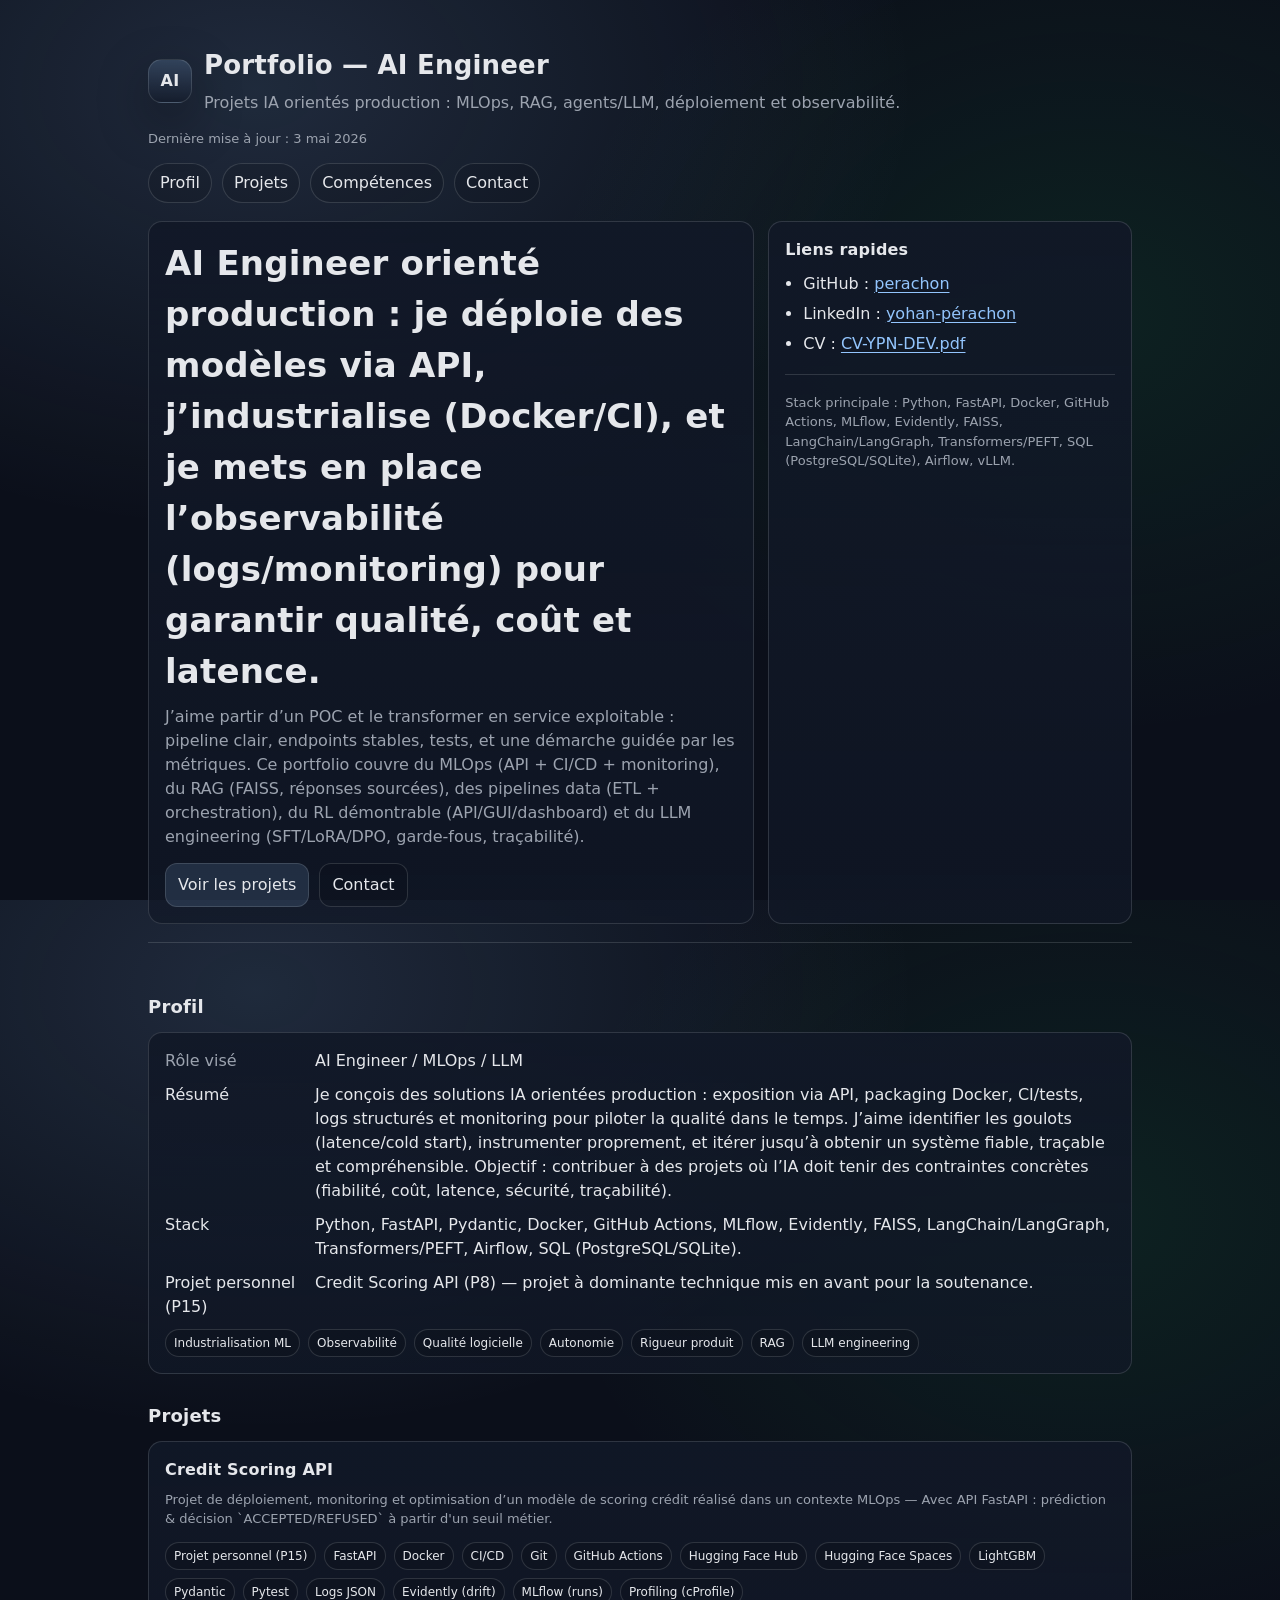
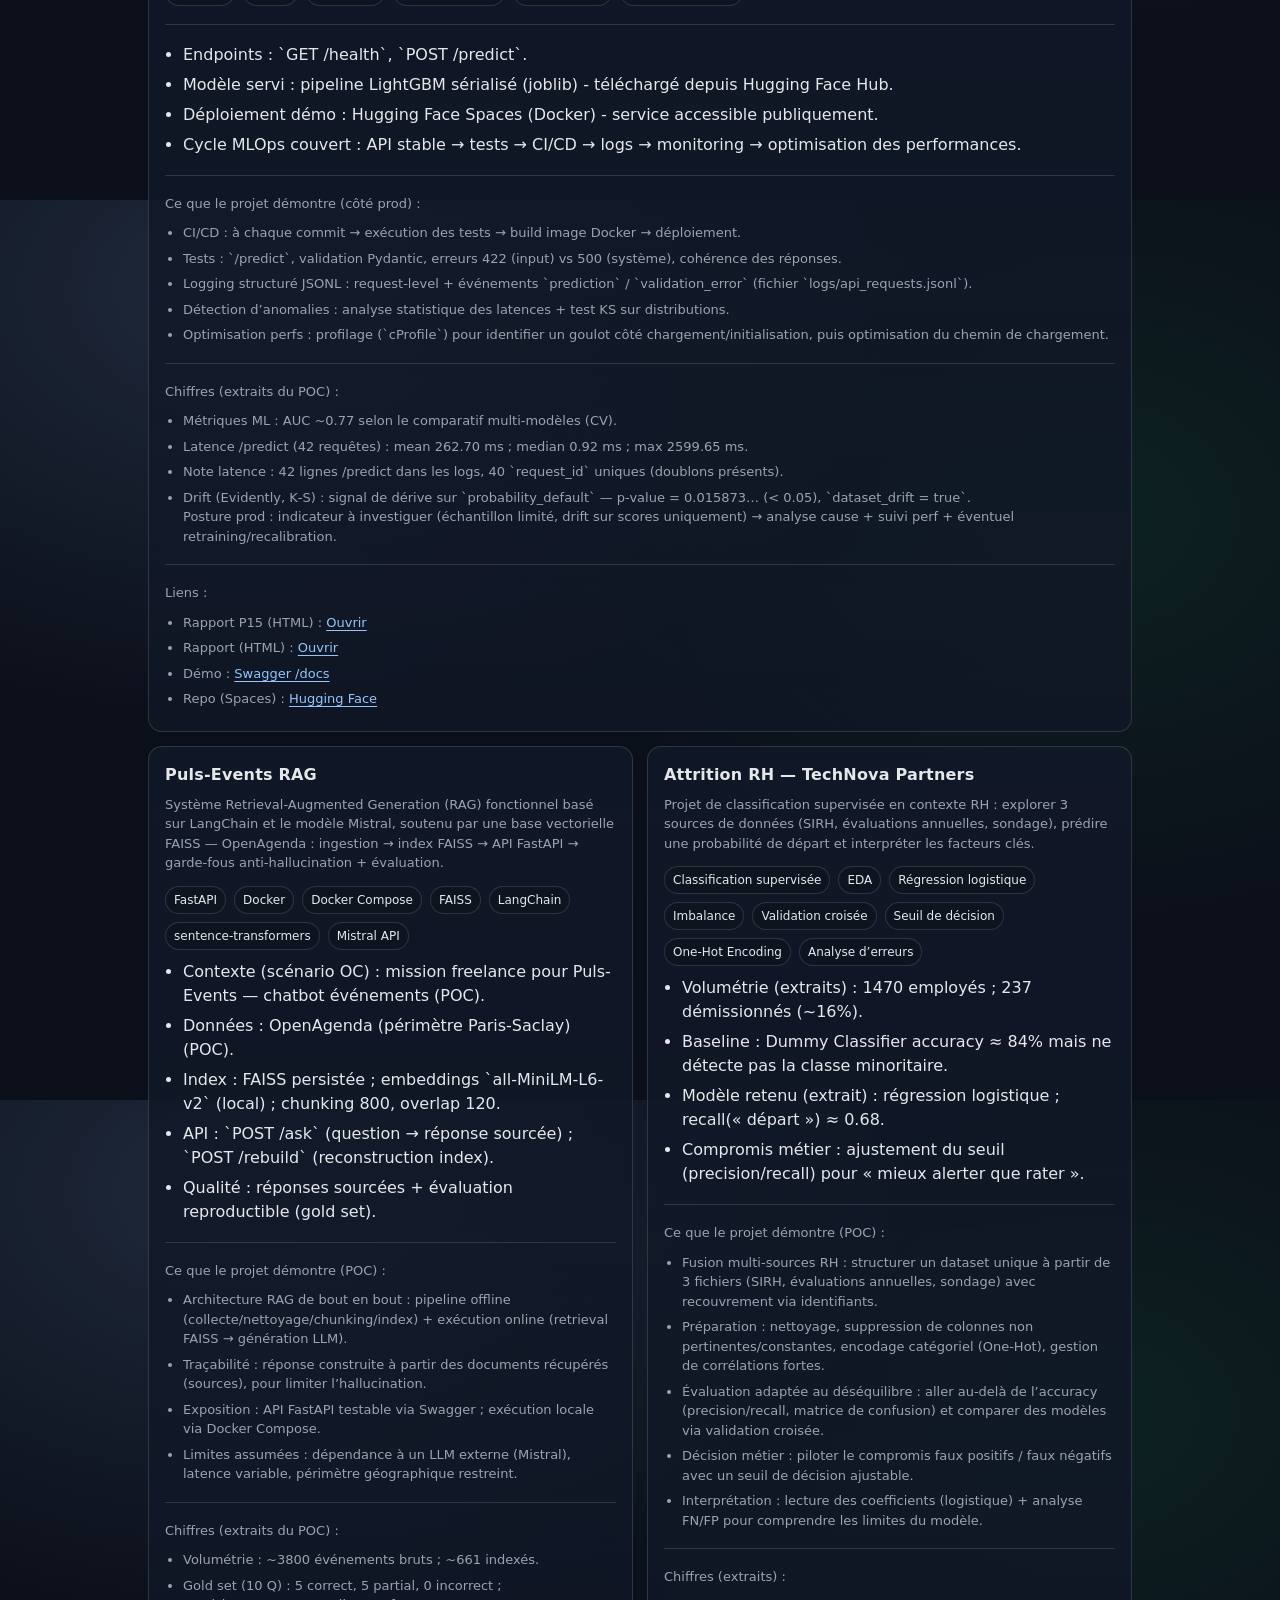
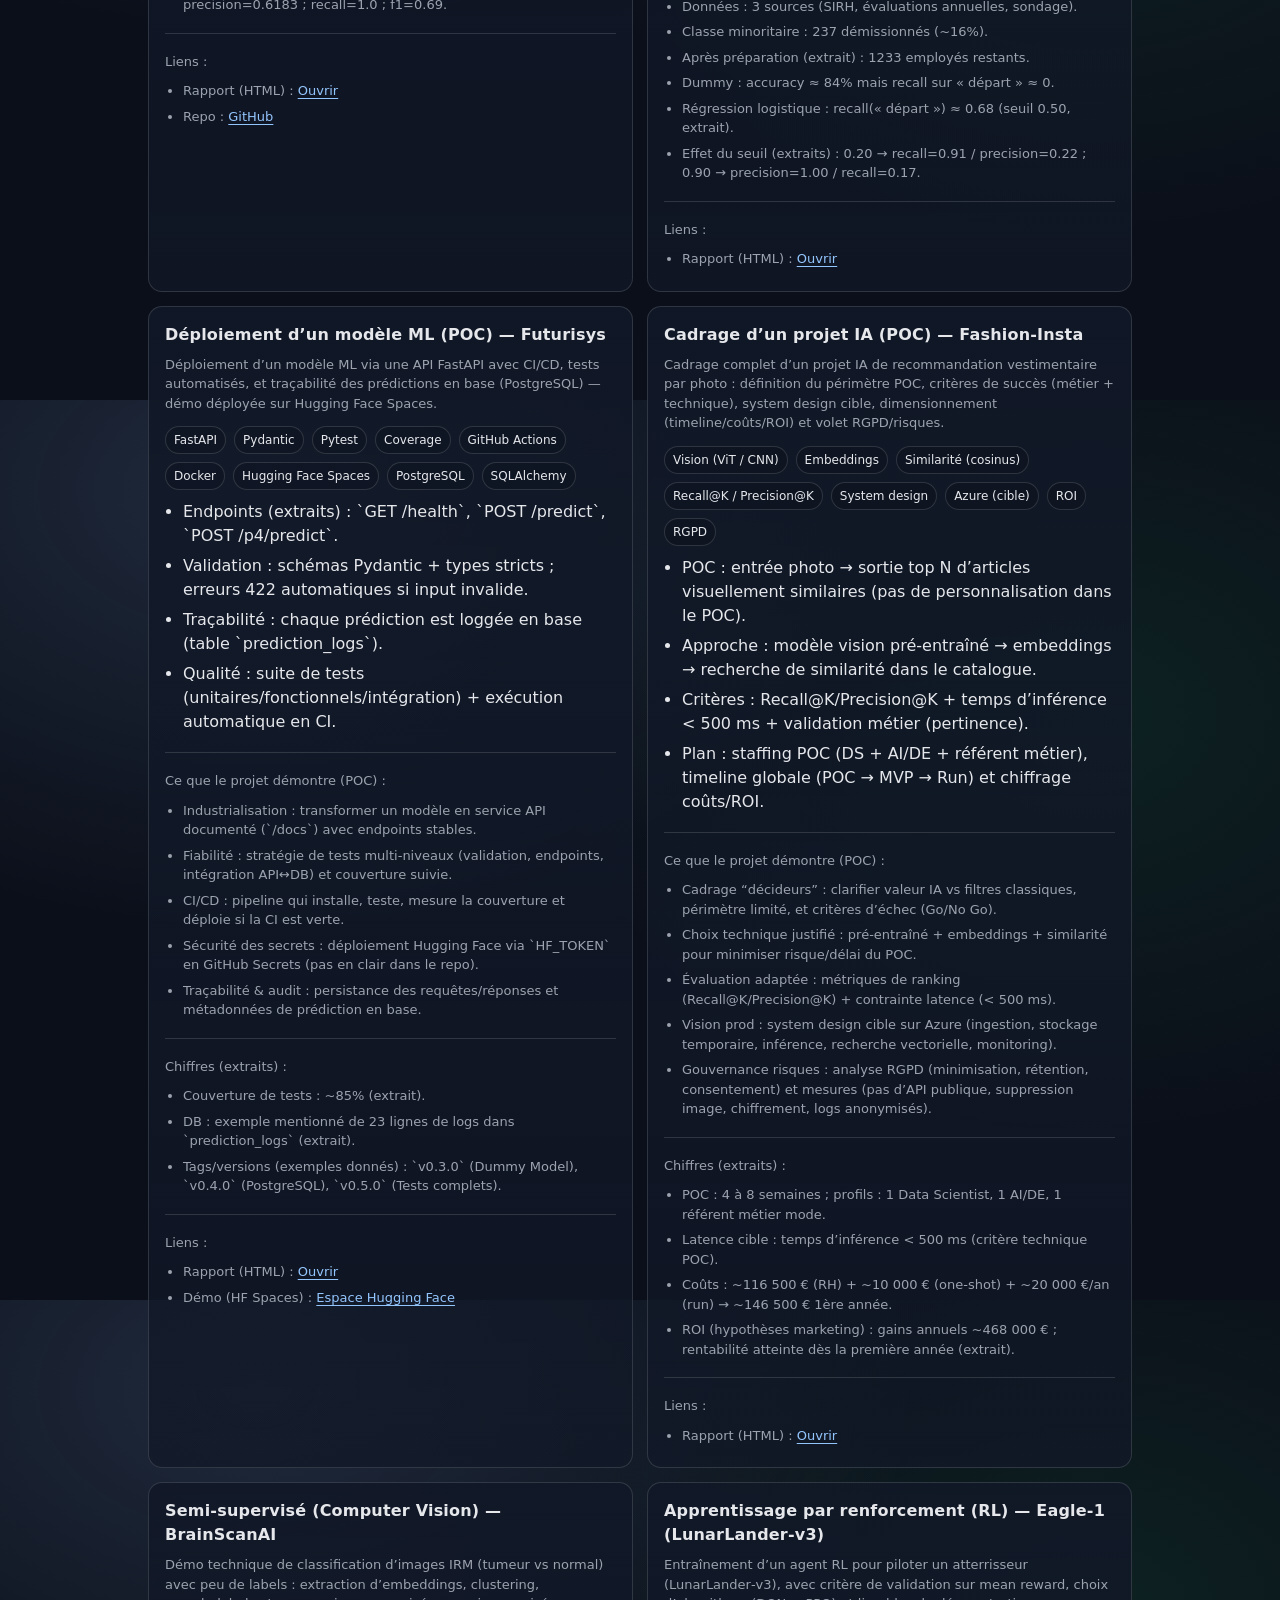
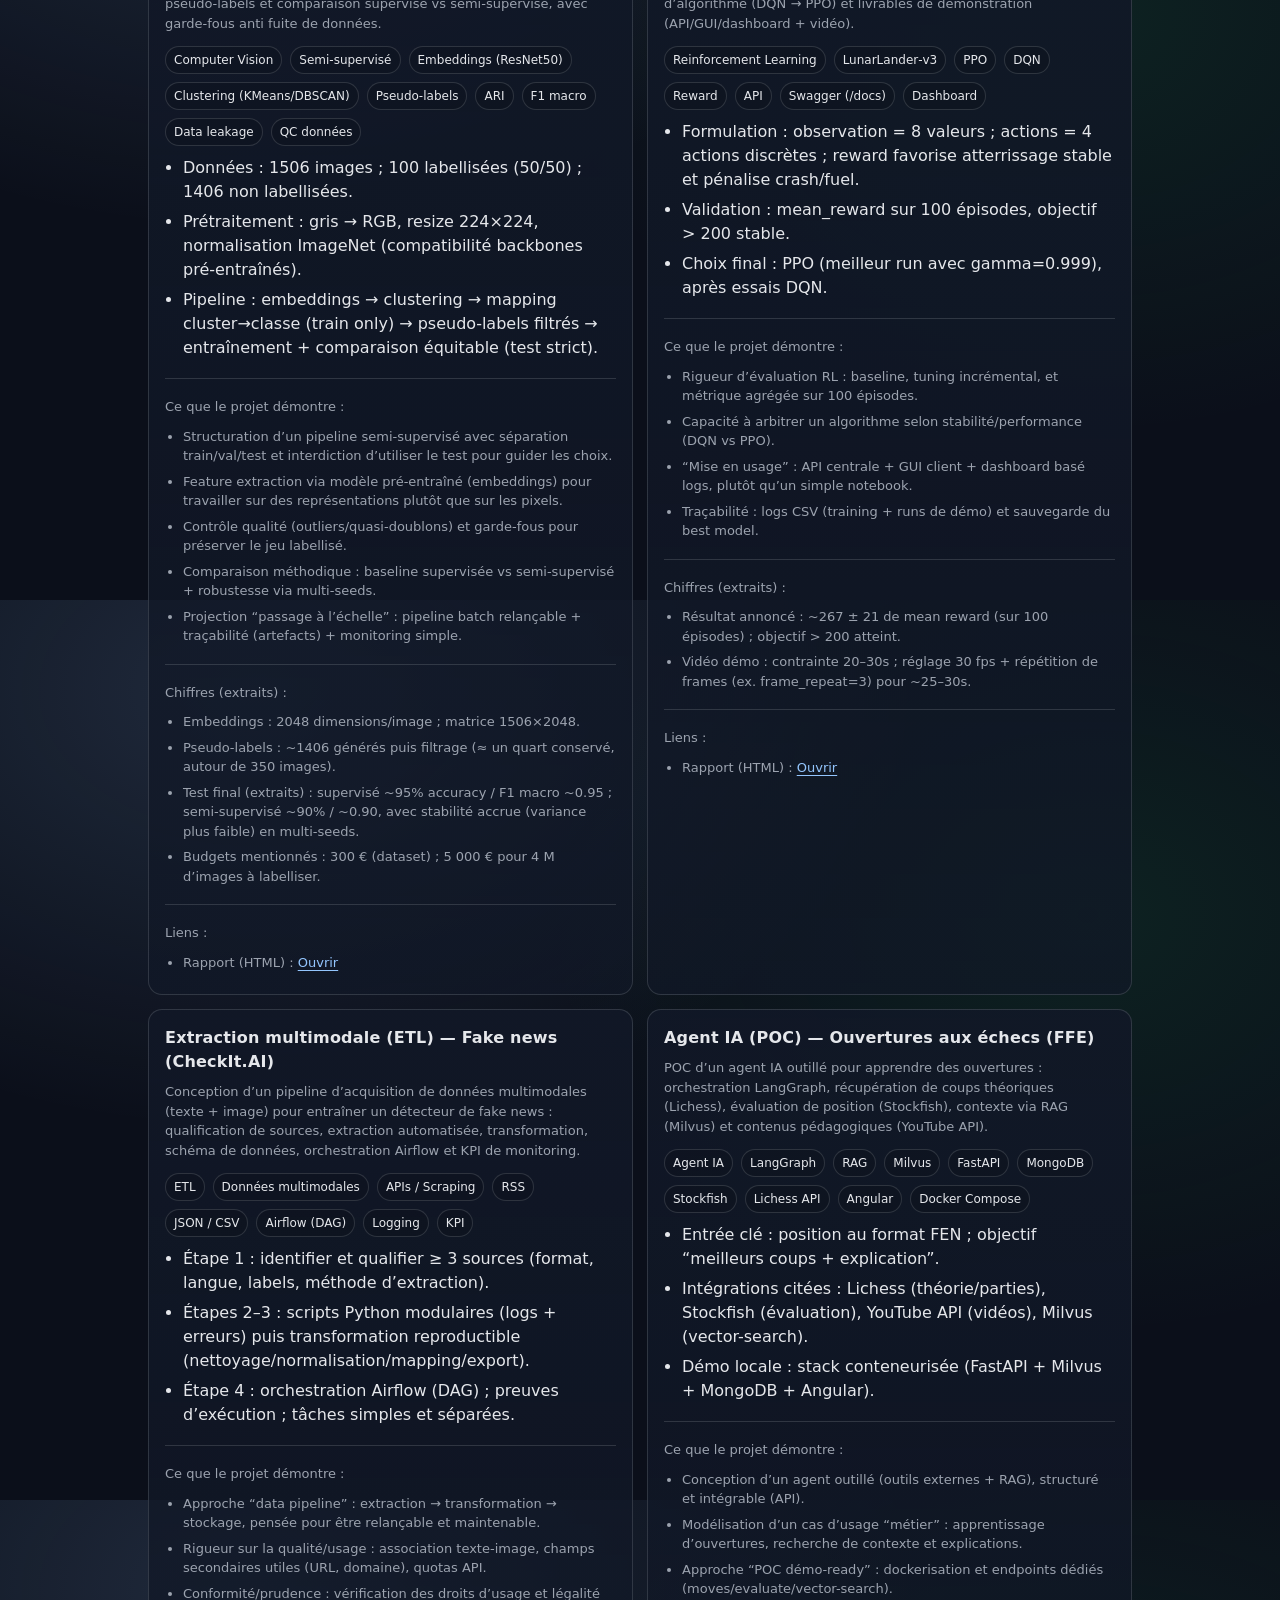
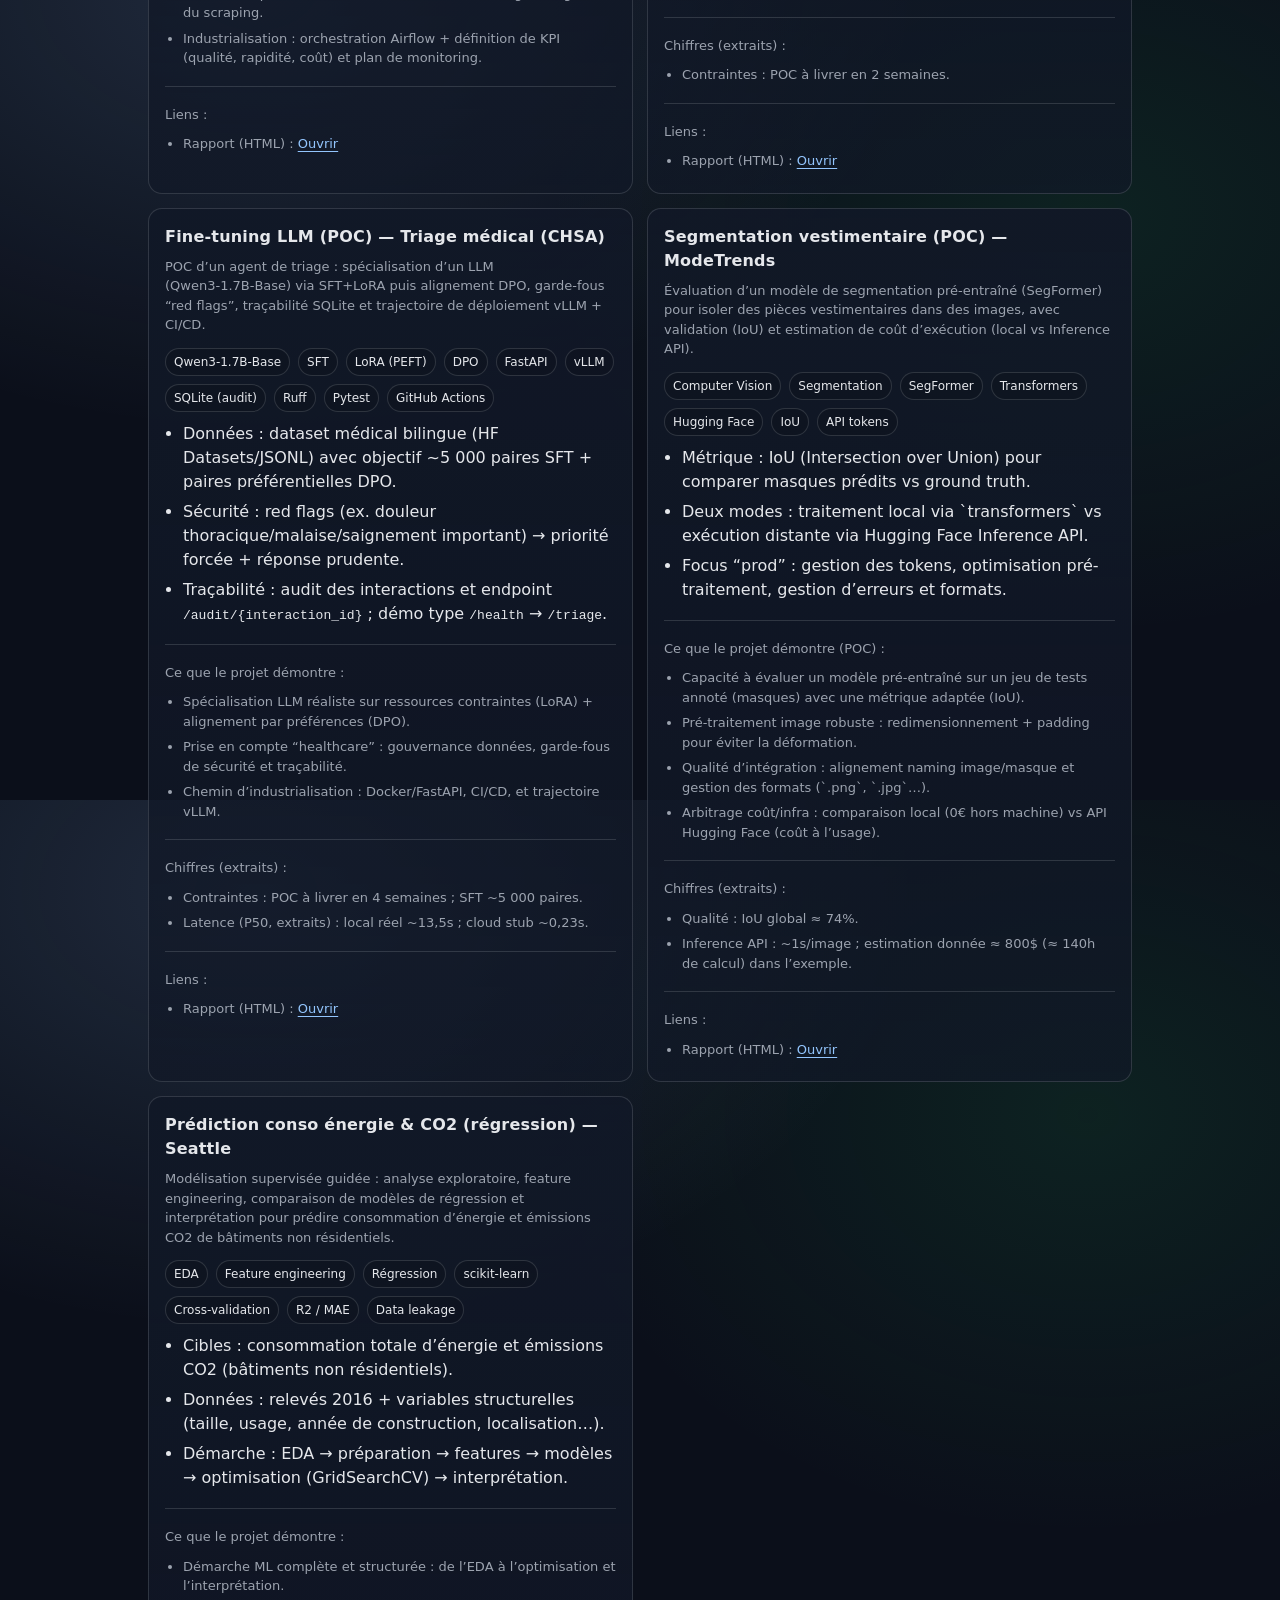
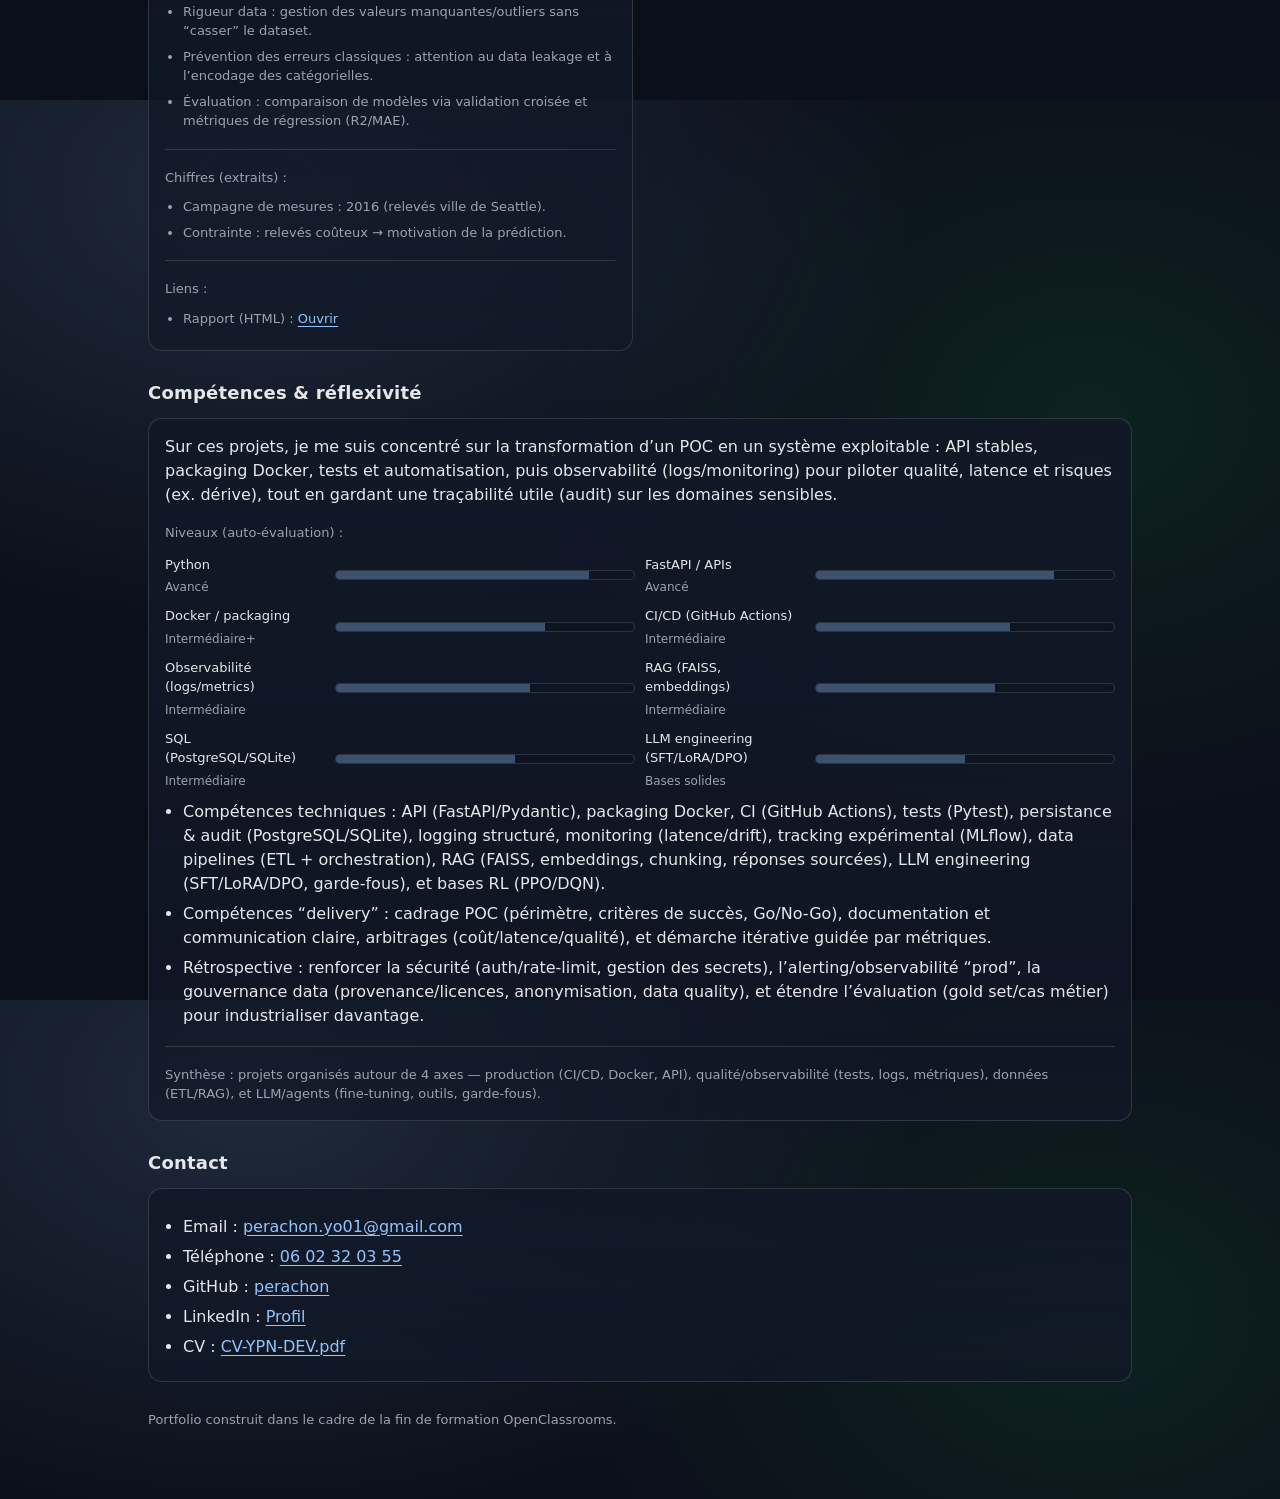
==== docs/index.html @ b08e054f "Add P15 report for P8 personal project" ====
<!doctype html>
<html lang="fr">
  <head>
    <meta charset="utf-8" />
    <meta name="viewport" content="width=device-width, initial-scale=1" />
    <title>Portfolio — AI Engineer</title>
    <meta name="description" content="Portfolio (P15 OpenClassrooms) : projets, compétences et contact." />
    <link rel="stylesheet" href="./style.css" />
  </head>
  <body>
    <div class="container">
      <header>
        <div class="brand">
          <div class="brand__left">
            <div class="logo" aria-hidden="true">AI</div>
            <div>
              <h1>Portfolio — AI Engineer</h1>
              <p class="mb-0">
                Projets IA orientés production : MLOps, RAG, agents/LLM, déploiement et observabilité.
              </p>
            </div>
          </div>
          <div class="small muted">
            Dernière mise à jour : 3 mai 2026
          </div>
        </div>
        <nav>
          <a href="#profil">Profil</a>
          <a href="#projets">Projets</a>
          <a href="#competences">Compétences</a>
          <a href="#contact">Contact</a>
        </nav>

        <div class="hero">
          <div class="card">
            <h2 class="hero__title">AI Engineer orienté production : je déploie des modèles via API, j’industrialise (Docker/CI), et je mets en place l’observabilité (logs/monitoring) pour garantir qualité, coût et latence.</h2>
            <p class="hero__subtitle">
              J’aime partir d’un POC et le transformer en service exploitable : pipeline clair, endpoints stables, tests, et une démarche guidée par les métriques.
              Ce portfolio couvre du MLOps (API + CI/CD + monitoring), du RAG (FAISS, réponses sourcées), des pipelines data (ETL + orchestration), du RL démontrable (API/GUI/dashboard) et du LLM engineering (SFT/LoRA/DPO, garde-fous, traçabilité).
            </p>
            <div class="actions">
              <a class="btn" href="#projets">Voir les projets</a>
              <a class="btn btn--ghost" href="#contact">Contact</a>
            </div>
          </div>

          <div class="card">
            <h3>Liens rapides</h3>
            <ul>
              <li>GitHub : <a href="https://github.com/perachon" target="_blank" rel="noreferrer">perachon</a></li>
              <li>LinkedIn : <a href="https://www.linkedin.com/in/yohan-p%C3%A9rachon-b7b6a2107/" target="_blank" rel="noreferrer">yohan-pérachon</a></li>
              <li>CV : <a href="./CV-YPN-DEV.pdf" target="_blank" rel="noreferrer">CV-YPN-DEV.pdf</a></li>
            </ul>
            <hr />
            <div class="small muted">
              Stack principale : Python, FastAPI, Docker, GitHub Actions, MLflow, Evidently, FAISS, LangChain/LangGraph, Transformers/PEFT, SQL (PostgreSQL/SQLite), Airflow, vLLM.
            </div>
          </div>
        </div>
      </header>

      <main>
        <section id="profil">
          <h2>Profil</h2>
          <div class="card">
            <div class="kv">
              <div>Rôle visé</div>
              <div>AI Engineer / MLOps / LLM</div>

              <div>Résumé</div>
              <div>
                Je conçois des solutions IA orientées production : exposition via API, packaging Docker, CI/tests, logs structurés et monitoring pour piloter la qualité dans le temps.
                J’aime identifier les goulots (latence/cold start), instrumenter proprement, et itérer jusqu’à obtenir un système fiable, traçable et compréhensible.
                Objectif : contribuer à des projets où l’IA doit tenir des contraintes concrètes (fiabilité, coût, latence, sécurité, traçabilité).
              </div>

              <div>Stack</div>
              <div>Python, FastAPI, Pydantic, Docker, GitHub Actions, MLflow, Evidently, FAISS, LangChain/LangGraph, Transformers/PEFT, Airflow, SQL (PostgreSQL/SQLite).</div>

              <div>Projet personnel (P15)</div>
              <div>Credit Scoring API (P8) — projet à dominante technique mis en avant pour la soutenance.</div>
            </div>
            <div class="badges" aria-label="mots-clés">
              <span class="badge">Industrialisation ML</span>
              <span class="badge">Observabilité</span>
              <span class="badge">Qualité logicielle</span>
              <span class="badge">Autonomie</span>
              <span class="badge">Rigueur produit</span>
              <span class="badge">RAG</span>
              <span class="badge">LLM engineering</span>
            </div>
          </div>
        </section>

        <section id="projets">
          <h2>Projets</h2>
          <div class="grid">
            <div class="card col-12">
              <h3>Credit Scoring API</h3>
              <p class="small mt-0">
                Projet de déploiement, monitoring et optimisation d’un modèle de scoring crédit réalisé dans un contexte MLOps — Avec API FastAPI : prédiction & décision `ACCEPTED/REFUSED` à partir d'un seuil métier.
              </p>

              <div class="badges" aria-label="stack p8">
                <span class="badge">Projet personnel (P15)</span>
                <span class="badge">FastAPI</span>
                <span class="badge">Docker</span>
                <span class="badge">CI/CD</span>
                <span class="badge">Git</span>
                <span class="badge">GitHub Actions</span>
                <span class="badge">Hugging Face Hub</span>
                <span class="badge">Hugging Face Spaces</span>
                <span class="badge">LightGBM</span>
                <span class="badge">Pydantic</span>
                <span class="badge">Pytest</span>
                <span class="badge">Logs JSON</span>
                <span class="badge">Evidently (drift)</span>
                <span class="badge">MLflow (runs)</span>
                <span class="badge">Profiling (cProfile)</span>
              </div>

              <hr />

              <ul>
                <li>Endpoints : `GET /health`, `POST /predict`.</li>
                <li>Modèle servi : pipeline LightGBM sérialisé (joblib) - téléchargé depuis Hugging Face Hub.</li>
                <li>Déploiement démo : Hugging Face Spaces (Docker) - service accessible publiquement.</li>
                <li>Cycle MLOps couvert : API stable → tests → CI/CD → logs → monitoring → optimisation des performances.</li>
              </ul>

              <hr />
              <div class="small">
                Ce que le projet démontre (côté prod) :
                <ul>
                  <li>CI/CD : à chaque commit → exécution des tests → build image Docker → déploiement.</li>
                  <li>Tests : `/predict`, validation Pydantic, erreurs 422 (input) vs 500 (système), cohérence des réponses.</li>
                  <li>Logging structuré JSONL : request-level + événements `prediction` / `validation_error` (fichier `logs/api_requests.jsonl`).</li>
                  <li>Détection d’anomalies : analyse statistique des latences + test KS sur distributions.</li>
                  <li>Optimisation perfs : profilage (`cProfile`) pour identifier un goulot côté chargement/initialisation, puis optimisation du chemin de chargement.</li>
                </ul>
              </div>

              <hr />
              <div class="small">
                Chiffres (extraits du POC) :
                <ul>
                  <li>Métriques ML : AUC ~0.77 selon le comparatif multi-modèles (CV).</li>
                  <li>Latence /predict (42 requêtes) : mean 262.70 ms ; median 0.92 ms ; max 2599.65 ms.</li>
                  <li>Note latence : 42 lignes /predict dans les logs, 40 `request_id` uniques (doublons présents).</li>
                  <li>
                    Drift (Evidently, K‑S) : signal de dérive sur `probability_default` — p-value = 0.015873… (&lt; 0.05), `dataset_drift = true`.
                    <br>Posture prod : indicateur à investiguer (échantillon limité, drift sur scores uniquement) → analyse cause + suivi perf + éventuel retraining/recalibration.
                  </li>
                </ul>
              </div>
              <hr />
              <div class="small">
                Liens :
                <ul>
                  <li>Rapport P15 (HTML) : <a target="_blank" href="./rapports/rapport_P15_projet_perso_credit_scoring.html">Ouvrir</a></li>
                  <li>Rapport (HTML) : <a target="_blank" href="./rapports/rapport_P8_credit_scoring.html">Ouvrir</a></li>
                  <li>Démo : <a href="https://perachon-credit-scoring-api-v2.hf.space/docs" target="_blank" rel="noreferrer">Swagger /docs</a></li>
                  <li>Repo (Spaces) : <a href="https://huggingface.co/spaces/perachon/credit-scoring-api-v2/tree/main" target="_blank" rel="noreferrer">Hugging Face</a></li>
                </ul>
              </div>
            </div>

            <div class="card col-6">
              <h3>Puls-Events RAG</h3>
              <p class="small mt-0">
                Système Retrieval-Augmented Generation (RAG) fonctionnel basé sur LangChain et le modèle Mistral, soutenu par une base vectorielle FAISS — OpenAgenda : ingestion → index FAISS → API FastAPI → garde-fous anti-hallucination + évaluation.
              </p>

              <div class="badges" aria-label="stack p7">
                <span class="badge">FastAPI</span>
                <span class="badge">Docker</span>
                <span class="badge">Docker Compose</span>
                <span class="badge">FAISS</span>
                <span class="badge">LangChain</span>
                <span class="badge">sentence-transformers</span>
                <span class="badge">Mistral API</span>
              </div>

              <ul>
                <li>Contexte (scénario OC) : mission freelance pour Puls-Events — chatbot événements (POC).</li>
                <li>Données : OpenAgenda (périmètre Paris-Saclay) (POC).</li>
                <li>Index : FAISS persistée ; embeddings `all-MiniLM-L6-v2` (local) ; chunking 800, overlap 120.</li>
                <li>API : `POST /ask` (question → réponse sourcée) ; `POST /rebuild` (reconstruction index).</li>
                <li>Qualité : réponses sourcées + évaluation reproductible (gold set).</li>
              </ul>

              <hr />
              <div class="small">
                Ce que le projet démontre (POC) :
                <ul>
                  <li>Architecture RAG de bout en bout : pipeline offline (collecte/nettoyage/chunking/index) + exécution online (retrieval FAISS → génération LLM).</li>
                  <li>Traçabilité : réponse construite à partir des documents récupérés (sources), pour limiter l’hallucination.</li>
                  <li>Exposition : API FastAPI testable via Swagger ; exécution locale via Docker Compose.</li>
                  <li>Limites assumées : dépendance à un LLM externe (Mistral), latence variable, périmètre géographique restreint.</li>
                </ul>
              </div>

              <hr />
              <div class="small">
                Chiffres (extraits du POC) :
                <ul>
                  <li>Volumétrie : ~3800 événements bruts ; ~661 indexés.</li>
                  <li>Gold set (10 Q) : 5 correct, 5 partial, 0 incorrect ; precision=0.6183 ; recall=1.0 ; f1=0.69.</li>
                </ul>
              </div>
              <hr />
              <div class="small">
                Liens :
                <ul>
                  <li>Rapport (HTML) : <a target="_blank" href="./rapports/rapport_P7_puls_events_rag.html">Ouvrir</a></li>
                  <li>Repo : <a href="https://github.com/perachon/p7-puls-events-rag" target="_blank" rel="noreferrer">GitHub</a></li>
                </ul>
              </div>
            </div>

            <div class="card col-6">
              <h3>Attrition RH — TechNova Partners</h3>
              <p class="small mt-0">
                Projet de classification supervisée en contexte RH : explorer 3 sources de données (SIRH, évaluations annuelles, sondage), prédire une probabilité de départ et interpréter les facteurs clés.
              </p>

              <div class="badges" aria-label="stack p4">
                <span class="badge">Classification supervisée</span>
                <span class="badge">EDA</span>
                <span class="badge">Régression logistique</span>
                <span class="badge">Imbalance</span>
                <span class="badge">Validation croisée</span>
                <span class="badge">Seuil de décision</span>
                <span class="badge">One‑Hot Encoding</span>
                <span class="badge">Analyse d’erreurs</span>
              </div>

              <ul>
                <li>Volumétrie (extraits) : 1470 employés ; 237 démissionnés (~16%).</li>
                <li>Baseline : Dummy Classifier accuracy ≈ 84% mais ne détecte pas la classe minoritaire.</li>
                <li>Modèle retenu (extrait) : régression logistique ; recall(« départ ») ≈ 0.68.</li>
                <li>Compromis métier : ajustement du seuil (precision/recall) pour « mieux alerter que rater ».</li>
              </ul>

              <hr />
              <div class="small">
                Ce que le projet démontre (POC) :
                <ul>
                  <li>Fusion multi-sources RH : structurer un dataset unique à partir de 3 fichiers (SIRH, évaluations annuelles, sondage) avec recouvrement via identifiants.</li>
                  <li>Préparation : nettoyage, suppression de colonnes non pertinentes/constantes, encodage catégoriel (One‑Hot), gestion de corrélations fortes.</li>
                  <li>Évaluation adaptée au déséquilibre : aller au-delà de l’accuracy (precision/recall, matrice de confusion) et comparer des modèles via validation croisée.</li>
                  <li>Décision métier : piloter le compromis faux positifs / faux négatifs avec un seuil de décision ajustable.</li>
                  <li>Interprétation : lecture des coefficients (logistique) + analyse FN/FP pour comprendre les limites du modèle.</li>
                </ul>
              </div>

              <hr />
              <div class="small">
                Chiffres (extraits) :
                <ul>
                  <li>Données : 3 sources (SIRH, évaluations annuelles, sondage).</li>
                  <li>Classe minoritaire : 237 démissionnés (~16%).</li>
                  <li>Après préparation (extrait) : 1233 employés restants.</li>
                  <li>Dummy : accuracy ≈ 84% mais recall sur « départ » ≈ 0.</li>
                  <li>Régression logistique : recall(« départ ») ≈ 0.68 (seuil 0.50, extrait).</li>
                  <li>Effet du seuil (extraits) : 0.20 → recall=0.91 / precision=0.22 ; 0.90 → precision=1.00 / recall=0.17.</li>
                </ul>
              </div>

              <hr />
              <div class="small">
                Liens :
                <ul>
                  <li>Rapport (HTML) : <a target="_blank" href="./rapports/rapport_P4_attrition.html">Ouvrir</a></li>
                </ul>
              </div>
            </div>

            <div class="card col-6">
              <h3>Déploiement d’un modèle ML (POC) — Futurisys</h3>
              <p class="small mt-0">
                Déploiement d’un modèle ML via une API FastAPI avec CI/CD, tests automatisés, et traçabilité des prédictions en base (PostgreSQL) — démo déployée sur Hugging Face Spaces.
              </p>

              <div class="badges" aria-label="stack p5">
                <span class="badge">FastAPI</span>
                <span class="badge">Pydantic</span>
                <span class="badge">Pytest</span>
                <span class="badge">Coverage</span>
                <span class="badge">GitHub Actions</span>
                <span class="badge">Docker</span>
                <span class="badge">Hugging Face Spaces</span>
                <span class="badge">PostgreSQL</span>
                <span class="badge">SQLAlchemy</span>
              </div>

              <ul>
                <li>Endpoints (extraits) : `GET /health`, `POST /predict`, `POST /p4/predict`.</li>
                <li>Validation : schémas Pydantic + types stricts ; erreurs 422 automatiques si input invalide.</li>
                <li>Traçabilité : chaque prédiction est loggée en base (table `prediction_logs`).</li>
                <li>Qualité : suite de tests (unitaires/fonctionnels/intégration) + exécution automatique en CI.</li>
              </ul>

              <hr />
              <div class="small">
                Ce que le projet démontre (POC) :
                <ul>
                  <li>Industrialisation : transformer un modèle en service API documenté (`/docs`) avec endpoints stables.</li>
                  <li>Fiabilité : stratégie de tests multi-niveaux (validation, endpoints, intégration API↔DB) et couverture suivie.</li>
                  <li>CI/CD : pipeline qui installe, teste, mesure la couverture et déploie si la CI est verte.</li>
                  <li>Sécurité des secrets : déploiement Hugging Face via `HF_TOKEN` en GitHub Secrets (pas en clair dans le repo).</li>
                  <li>Traçabilité & audit : persistance des requêtes/réponses et métadonnées de prédiction en base.</li>
                </ul>
              </div>

              <hr />
              <div class="small">
                Chiffres (extraits) :
                <ul>
                  <li>Couverture de tests : ~85% (extrait).</li>
                  <li>DB : exemple mentionné de 23 lignes de logs dans `prediction_logs` (extrait).</li>
                  <li>Tags/versions (exemples donnés) : `v0.3.0` (Dummy Model), `v0.4.0` (PostgreSQL), `v0.5.0` (Tests complets).</li>
                </ul>
              </div>

              <hr />
              <div class="small">
                Liens :
                <ul>
                  <li>Rapport (HTML) : <a target="_blank" href="./rapports/rapport_P5_deploiement_modele_ml.html">Ouvrir</a></li>
                  <li>Démo (HF Spaces) : <a href="https://huggingface.co/spaces/perachon/p5-ml-deploy-poc-dev" target="_blank" rel="noreferrer">Espace Hugging Face</a></li>
                </ul>
              </div>
            </div>

            <div class="card col-6">
              <h3>Cadrage d’un projet IA (POC) — Fashion‑Insta</h3>
              <p class="small mt-0">
                Cadrage complet d’un projet IA de recommandation vestimentaire par photo : définition du périmètre POC, critères de succès (métier + technique), system design cible, dimensionnement (timeline/coûts/ROI) et volet RGPD/risques.
              </p>

              <div class="badges" aria-label="stack p9">
                <span class="badge">Vision (ViT / CNN)</span>
                <span class="badge">Embeddings</span>
                <span class="badge">Similarité (cosinus)</span>
                <span class="badge">Recall@K / Precision@K</span>
                <span class="badge">System design</span>
                <span class="badge">Azure (cible)</span>
                <span class="badge">ROI</span>
                <span class="badge">RGPD</span>
              </div>

              <ul>
                <li>POC : entrée photo → sortie top N d’articles visuellement similaires (pas de personnalisation dans le POC).</li>
                <li>Approche : modèle vision pré-entraîné → embeddings → recherche de similarité dans le catalogue.</li>
                <li>Critères : Recall@K/Precision@K + temps d’inférence &lt; 500 ms + validation métier (pertinence).</li>
                <li>Plan : staffing POC (DS + AI/DE + référent métier), timeline globale (POC → MVP → Run) et chiffrage coûts/ROI.</li>
              </ul>

              <hr />
              <div class="small">
                Ce que le projet démontre (POC) :
                <ul>
                  <li>Cadrage “décideurs” : clarifier valeur IA vs filtres classiques, périmètre limité, et critères d’échec (Go/No Go).</li>
                  <li>Choix technique justifié : pré-entraîné + embeddings + similarité pour minimiser risque/délai du POC.</li>
                  <li>Évaluation adaptée : métriques de ranking (Recall@K/Precision@K) + contrainte latence (&lt; 500 ms).</li>
                  <li>Vision prod : system design cible sur Azure (ingestion, stockage temporaire, inférence, recherche vectorielle, monitoring).</li>
                  <li>Gouvernance risques : analyse RGPD (minimisation, rétention, consentement) et mesures (pas d’API publique, suppression image, chiffrement, logs anonymisés).</li>
                </ul>
              </div>

              <hr />
              <div class="small">
                Chiffres (extraits) :
                <ul>
                  <li>POC : 4 à 8 semaines ; profils : 1 Data Scientist, 1 AI/DE, 1 référent métier mode.</li>
                  <li>Latence cible : temps d’inférence &lt; 500 ms (critère technique POC).</li>
                  <li>Coûts : ~116 500 € (RH) + ~10 000 € (one-shot) + ~20 000 €/an (run) → ~146 500 € 1ère année.</li>
                  <li>ROI (hypothèses marketing) : gains annuels ~468 000 € ; rentabilité atteinte dès la première année (extrait).</li>
                </ul>
              </div>

              <hr />
              <div class="small">
                Liens :
                <ul>
                  <li>Rapport (HTML) : <a target="_blank" href="./rapports/rapport_P9_cadrage_projet_ia.html">Ouvrir</a></li>
                </ul>
              </div>
            </div>

            <div class="card col-6">
              <h3>Semi‑supervisé (Computer Vision) — BrainScanAI</h3>
              <p class="small mt-0">
                Démo technique de classification d’images IRM (tumeur vs normal) avec peu de labels : extraction d’embeddings, clustering, pseudo‑labels et comparaison supervisé vs semi‑supervisé, avec garde‑fous anti fuite de données.
              </p>

              <div class="badges" aria-label="stack p10">
                <span class="badge">Computer Vision</span>
                <span class="badge">Semi‑supervisé</span>
                <span class="badge">Embeddings (ResNet50)</span>
                <span class="badge">Clustering (KMeans/DBSCAN)</span>
                <span class="badge">Pseudo‑labels</span>
                <span class="badge">ARI</span>
                <span class="badge">F1 macro</span>
                <span class="badge">Data leakage</span>
                <span class="badge">QC données</span>
              </div>

              <ul>
                <li>Données : 1506 images ; 100 labellisées (50/50) ; 1406 non labellisées.</li>
                <li>Prétraitement : gris → RGB, resize 224×224, normalisation ImageNet (compatibilité backbones pré‑entraînés).</li>
                <li>Pipeline : embeddings → clustering → mapping cluster→classe (train only) → pseudo‑labels filtrés → entraînement + comparaison équitable (test strict).</li>
              </ul>

              <hr />
              <div class="small">
                Ce que le projet démontre :
                <ul>
                  <li>Structuration d’un pipeline semi‑supervisé avec séparation train/val/test et interdiction d’utiliser le test pour guider les choix.</li>
                  <li>Feature extraction via modèle pré‑entraîné (embeddings) pour travailler sur des représentations plutôt que sur les pixels.</li>
                  <li>Contrôle qualité (outliers/quasi‑doublons) et garde‑fous pour préserver le jeu labellisé.</li>
                  <li>Comparaison méthodique : baseline supervisée vs semi‑supervisé + robustesse via multi‑seeds.</li>
                  <li>Projection “passage à l’échelle” : pipeline batch relançable + traçabilité (artefacts) + monitoring simple.</li>
                </ul>
              </div>

              <hr />
              <div class="small">
                Chiffres (extraits) :
                <ul>
                  <li>Embeddings : 2048 dimensions/image ; matrice 1506×2048.</li>
                  <li>Pseudo‑labels : ~1406 générés puis filtrage (≈ un quart conservé, autour de 350 images).</li>
                  <li>Test final (extraits) : supervisé ~95% accuracy / F1 macro ~0.95 ; semi‑supervisé ~90% / ~0.90, avec stabilité accrue (variance plus faible) en multi‑seeds.</li>
                  <li>Budgets mentionnés : 300 € (dataset) ; 5 000 € pour 4 M d’images à labelliser.</li>
                </ul>
              </div>

              <hr />
              <div class="small">
                Liens :
                <ul>
                  <li>Rapport (HTML) : <a target="_blank" href="./rapports/rapport_P10_labellisez_semi_supervisees_traitement_images.html">Ouvrir</a></li>
                </ul>
              </div>
            </div>

            <div class="card col-6">
              <h3>Apprentissage par renforcement (RL) — Eagle‑1 (LunarLander‑v3)</h3>
              <p class="small mt-0">
                Entraînement d’un agent RL pour piloter un atterrisseur (LunarLander‑v3), avec critère de validation sur mean reward, choix d’algorithme (DQN → PPO) et livrables de démonstration (API/GUI/dashboard + vidéo).
              </p>

              <div class="badges" aria-label="stack p11">
                <span class="badge">Reinforcement Learning</span>
                <span class="badge">LunarLander‑v3</span>
                <span class="badge">PPO</span>
                <span class="badge">DQN</span>
                <span class="badge">Reward</span>
                <span class="badge">API</span>
                <span class="badge">Swagger (/docs)</span>
                <span class="badge">Dashboard</span>
              </div>

              <ul>
                <li>Formulation : observation = 8 valeurs ; actions = 4 actions discrètes ; reward favorise atterrissage stable et pénalise crash/fuel.</li>
                <li>Validation : mean_reward sur 100 épisodes, objectif &gt; 200 stable.</li>
                <li>Choix final : PPO (meilleur run avec gamma=0.999), après essais DQN.</li>
              </ul>

              <hr />
              <div class="small">
                Ce que le projet démontre :
                <ul>
                  <li>Rigueur d’évaluation RL : baseline, tuning incrémental, et métrique agrégée sur 100 épisodes.</li>
                  <li>Capacité à arbitrer un algorithme selon stabilité/performance (DQN vs PPO).</li>
                  <li>“Mise en usage” : API centrale + GUI client + dashboard basé logs, plutôt qu’un simple notebook.</li>
                  <li>Traçabilité : logs CSV (training + runs de démo) et sauvegarde du best model.</li>
                </ul>
              </div>

              <hr />
              <div class="small">
                Chiffres (extraits) :
                <ul>
                  <li>Résultat annoncé : ~267 ± 21 de mean reward (sur 100 épisodes) ; objectif &gt; 200 atteint.</li>
                  <li>Vidéo démo : contrainte 20–30s ; réglage 30 fps + répétition de frames (ex. frame_repeat=3) pour ~25–30s.</li>
                </ul>
              </div>

              <hr />
              <div class="small">
                Liens :
                <ul>
                  <li>Rapport (HTML) : <a target="_blank" href="./rapports/rapport_P11_entrainer_agent_rl.html">Ouvrir</a></li>
                </ul>
              </div>
            </div>

            <div class="card col-6">
              <h3>Extraction multimodale (ETL) — Fake news (CheckIt.AI)</h3>
              <p class="small mt-0">
                Conception d’un pipeline d’acquisition de données multimodales (texte + image) pour entraîner un détecteur de fake news : qualification de sources, extraction automatisée, transformation, schéma de données, orchestration Airflow et KPI de monitoring.
              </p>

              <div class="badges" aria-label="stack p12">
                <span class="badge">ETL</span>
                <span class="badge">Données multimodales</span>
                <span class="badge">APIs / Scraping</span>
                <span class="badge">RSS</span>
                <span class="badge">JSON / CSV</span>
                <span class="badge">Airflow (DAG)</span>
                <span class="badge">Logging</span>
                <span class="badge">KPI</span>
              </div>

              <ul>
                <li>Étape 1 : identifier et qualifier ≥ 3 sources (format, langue, labels, méthode d’extraction).</li>
                <li>Étapes 2–3 : scripts Python modulaires (logs + erreurs) puis transformation reproductible (nettoyage/normalisation/mapping/export).</li>
                <li>Étape 4 : orchestration Airflow (DAG) ; preuves d’exécution ; tâches simples et séparées.</li>
              </ul>

              <hr />
              <div class="small">
                Ce que le projet démontre :
                <ul>
                  <li>Approche “data pipeline” : extraction → transformation → stockage, pensée pour être relançable et maintenable.</li>
                  <li>Rigueur sur la qualité/usage : association texte‑image, champs secondaires utiles (URL, domaine), quotas API.</li>
                  <li>Conformité/prudence : vérification des droits d’usage et légalité du scraping.</li>
                  <li>Industrialisation : orchestration Airflow + définition de KPI (qualité, rapidité, coût) et plan de monitoring.</li>
                </ul>
              </div>

              <hr />
              <div class="small">
                Liens :
                <ul>
                  <li>Rapport (HTML) : <a target="_blank" href="./rapports/rapport_P12_extrayez_donnes_multimodales_web.html">Ouvrir</a></li>
                </ul>
              </div>
            </div>

            <div class="card col-6">
              <h3>Agent IA (POC) — Ouvertures aux échecs (FFE)</h3>
              <p class="small mt-0">
                POC d’un agent IA outillé pour apprendre des ouvertures : orchestration LangGraph, récupération de coups théoriques (Lichess), évaluation de position (Stockfish), contexte via RAG (Milvus) et contenus pédagogiques (YouTube API).
              </p>

              <div class="badges" aria-label="stack p13">
                <span class="badge">Agent IA</span>
                <span class="badge">LangGraph</span>
                <span class="badge">RAG</span>
                <span class="badge">Milvus</span>
                <span class="badge">FastAPI</span>
                <span class="badge">MongoDB</span>
                <span class="badge">Stockfish</span>
                <span class="badge">Lichess API</span>
                <span class="badge">Angular</span>
                <span class="badge">Docker Compose</span>
              </div>

              <ul>
                <li>Entrée clé : position au format FEN ; objectif “meilleurs coups + explication”.</li>
                <li>Intégrations citées : Lichess (théorie/parties), Stockfish (évaluation), YouTube API (vidéos), Milvus (vector-search).</li>
                <li>Démo locale : stack conteneurisée (FastAPI + Milvus + MongoDB + Angular).</li>
              </ul>

              <hr />
              <div class="small">
                Ce que le projet démontre :
                <ul>
                  <li>Conception d’un agent outillé (outils externes + RAG), structuré et intégrable (API).</li>
                  <li>Modélisation d’un cas d’usage “métier” : apprentissage d’ouvertures, recherche de contexte et explications.</li>
                  <li>Approche “POC démo‑ready” : dockerisation et endpoints dédiés (moves/evaluate/vector-search).</li>
                </ul>
              </div>

              <hr />
              <div class="small">
                Chiffres (extraits) :
                <ul>
                  <li>Contraintes : POC à livrer en 2 semaines.</li>
                </ul>
              </div>

              <hr />
              <div class="small">
                Liens :
                <ul>
                  <li>Rapport (HTML) : <a target="_blank" href="./rapports/rapport_P13_agent_ia.html">Ouvrir</a></li>
                </ul>
              </div>
            </div>

            <div class="card col-6">
              <h3>Fine-tuning LLM (POC) — Triage médical (CHSA)</h3>
              <p class="small mt-0">
                POC d’un agent de triage : spécialisation d’un LLM (Qwen3‑1.7B‑Base) via SFT+LoRA puis alignement DPO, garde‑fous “red flags”, traçabilité SQLite et trajectoire de déploiement vLLM + CI/CD.
              </p>

              <div class="badges" aria-label="stack p14">
                <span class="badge">Qwen3‑1.7B‑Base</span>
                <span class="badge">SFT</span>
                <span class="badge">LoRA (PEFT)</span>
                <span class="badge">DPO</span>
                <span class="badge">FastAPI</span>
                <span class="badge">vLLM</span>
                <span class="badge">SQLite (audit)</span>
                <span class="badge">Ruff</span>
                <span class="badge">Pytest</span>
                <span class="badge">GitHub Actions</span>
              </div>

              <ul>
                <li>Données : dataset médical bilingue (HF Datasets/JSONL) avec objectif ~5 000 paires SFT + paires préférentielles DPO.</li>
                <li>Sécurité : red flags (ex. douleur thoracique/malaise/saignement important) → priorité forcée + réponse prudente.</li>
                <li>Traçabilité : audit des interactions et endpoint <code>/audit/{interaction_id}</code> ; démo type <code>/health</code> → <code>/triage</code>.</li>
              </ul>

              <hr />
              <div class="small">
                Ce que le projet démontre :
                <ul>
                  <li>Spécialisation LLM réaliste sur ressources contraintes (LoRA) + alignement par préférences (DPO).</li>
                  <li>Prise en compte “healthcare” : gouvernance données, garde‑fous de sécurité et traçabilité.</li>
                  <li>Chemin d’industrialisation : Docker/FastAPI, CI/CD, et trajectoire vLLM.</li>
                </ul>
              </div>

              <hr />
              <div class="small">
                Chiffres (extraits) :
                <ul>
                  <li>Contraintes : POC à livrer en 4 semaines ; SFT ~5 000 paires.</li>
                  <li>Latence (P50, extraits) : local réel ~13,5s ; cloud stub ~0,23s.</li>
                </ul>
              </div>

              <hr />
              <div class="small">
                Liens :
                <ul>
                  <li>Rapport (HTML) : <a target="_blank" href="./rapports/rapport_P14_finetuning_poc_ia.html">Ouvrir</a></li>
                </ul>
              </div>
            </div>

            <div class="card col-6">
              <h3>Segmentation vestimentaire (POC) — ModeTrends</h3>
              <p class="small mt-0">
                Évaluation d’un modèle de segmentation pré‑entraîné (SegFormer) pour isoler des pièces vestimentaires dans des images, avec validation (IoU) et estimation de coût d’exécution (local vs Inference API).
              </p>

              <div class="badges" aria-label="stack p2">
                <span class="badge">Computer Vision</span>
                <span class="badge">Segmentation</span>
                <span class="badge">SegFormer</span>
                <span class="badge">Transformers</span>
                <span class="badge">Hugging Face</span>
                <span class="badge">IoU</span>
                <span class="badge">API tokens</span>
              </div>

              <ul>
                <li>Métrique : IoU (Intersection over Union) pour comparer masques prédits vs ground truth.</li>
                <li>Deux modes : traitement local via `transformers` vs exécution distante via Hugging Face Inference API.</li>
                <li>Focus “prod” : gestion des tokens, optimisation pré-traitement, gestion d’erreurs et formats.</li>
              </ul>

              <hr />
              <div class="small">
                Ce que le projet démontre (POC) :
                <ul>
                  <li>Capacité à évaluer un modèle pré‑entraîné sur un jeu de tests annoté (masques) avec une métrique adaptée (IoU).</li>
                  <li>Pré-traitement image robuste : redimensionnement + padding pour éviter la déformation.</li>
                  <li>Qualité d’intégration : alignement naming image/masque et gestion des formats (`.png`, `.jpg`…).</li>
                  <li>Arbitrage coût/infra : comparaison local (0€ hors machine) vs API Hugging Face (coût à l’usage).</li>
                </ul>
              </div>

              <hr />
              <div class="small">
                Chiffres (extraits) :
                <ul>
                  <li>Qualité : IoU global ≈ 74%.</li>
                  <li>Inference API : ~1s/image ; estimation donnée ≈ 800$ (≈ 140h de calcul) dans l’exemple.</li>
                </ul>
              </div>

              <hr />
              <div class="small">
                Liens :
                <ul>
                  <li>Rapport (HTML) : <a target="_blank" href="./rapports/rapport_P2_requetez_services_ia.html">Ouvrir</a></li>
                </ul>
              </div>
            </div>

            <div class="card col-6">
              <h3>Prédiction conso énergie & CO2 (régression) — Seattle</h3>
              <p class="small mt-0">
                Modélisation supervisée guidée : analyse exploratoire, feature engineering, comparaison de modèles de régression et interprétation pour prédire consommation d’énergie et émissions CO2 de bâtiments non résidentiels.
              </p>

              <div class="badges" aria-label="stack p3">
                <span class="badge">EDA</span>
                <span class="badge">Feature engineering</span>
                <span class="badge">Régression</span>
                <span class="badge">scikit-learn</span>
                <span class="badge">Cross-validation</span>
                <span class="badge">R2 / MAE</span>
                <span class="badge">Data leakage</span>
              </div>

              <ul>
                <li>Cibles : consommation totale d’énergie et émissions CO2 (bâtiments non résidentiels).</li>
                <li>Données : relevés 2016 + variables structurelles (taille, usage, année de construction, localisation…).</li>
                <li>Démarche : EDA → préparation → features → modèles → optimisation (GridSearchCV) → interprétation.</li>
              </ul>

              <hr />
              <div class="small">
                Ce que le projet démontre :
                <ul>
                  <li>Démarche ML complète et structurée : de l’EDA à l’optimisation et l’interprétation.</li>
                  <li>Rigueur data : gestion des valeurs manquantes/outliers sans “casser” le dataset.</li>
                  <li>Prévention des erreurs classiques : attention au data leakage et à l’encodage des catégorielles.</li>
                  <li>Évaluation : comparaison de modèles via validation croisée et métriques de régression (R2/MAE).</li>
                </ul>
              </div>

              <hr />
              <div class="small">
                Chiffres (extraits) :
                <ul>
                  <li>Campagne de mesures : 2016 (relevés ville de Seattle).</li>
                  <li>Contrainte : relevés coûteux → motivation de la prédiction.</li>
                </ul>
              </div>

              <hr />
              <div class="small">
                Liens :
                <ul>
                  <li>Rapport (HTML) : <a target="_blank" href="./rapports/rapport_P3_anticipez_besoins_consommations.html">Ouvrir</a></li>
                </ul>
              </div>
            </div>
          </div>

        </section>

        <section id="competences">
          <h2>Compétences & réflexivité</h2>
          <div class="card">
            <p class="mt-0">
              Sur ces projets, je me suis concentré sur la transformation d’un POC en un système exploitable : API stables, packaging Docker,
              tests et automatisation, puis observabilité (logs/monitoring) pour piloter qualité, latence et risques (ex. dérive), tout en gardant une traçabilité utile (audit) sur les domaines sensibles.
            </p>

            <div class="small">
              Niveaux (auto‑évaluation) :
              <div class="skills" aria-label="niveaux competences">
                <div class="skill">
                  <div>
                    <div class="skill__name">Python</div>
                    <div class="skill__level">Avancé</div>
                  </div>
                  <div class="meter" aria-hidden="true"><div class="meter__fill" style="width:85%"></div></div>
                </div>

                <div class="skill">
                  <div>
                    <div class="skill__name">FastAPI / APIs</div>
                    <div class="skill__level">Avancé</div>
                  </div>
                  <div class="meter" aria-hidden="true"><div class="meter__fill" style="width:80%"></div></div>
                </div>

                <div class="skill">
                  <div>
                    <div class="skill__name">Docker / packaging</div>
                    <div class="skill__level">Intermédiaire+</div>
                  </div>
                  <div class="meter" aria-hidden="true"><div class="meter__fill" style="width:70%"></div></div>
                </div>

                <div class="skill">
                  <div>
                    <div class="skill__name">CI/CD (GitHub Actions)</div>
                    <div class="skill__level">Intermédiaire</div>
                  </div>
                  <div class="meter" aria-hidden="true"><div class="meter__fill" style="width:65%"></div></div>
                </div>

                <div class="skill">
                  <div>
                    <div class="skill__name">Observabilité (logs/metrics)</div>
                    <div class="skill__level">Intermédiaire</div>
                  </div>
                  <div class="meter" aria-hidden="true"><div class="meter__fill" style="width:65%"></div></div>
                </div>

                <div class="skill">
                  <div>
                    <div class="skill__name">RAG (FAISS, embeddings)</div>
                    <div class="skill__level">Intermédiaire</div>
                  </div>
                  <div class="meter" aria-hidden="true"><div class="meter__fill" style="width:60%"></div></div>
                </div>

                <div class="skill">
                  <div>
                    <div class="skill__name">SQL (PostgreSQL/SQLite)</div>
                    <div class="skill__level">Intermédiaire</div>
                  </div>
                  <div class="meter" aria-hidden="true"><div class="meter__fill" style="width:60%"></div></div>
                </div>

                <div class="skill">
                  <div>
                    <div class="skill__name">LLM engineering (SFT/LoRA/DPO)</div>
                    <div class="skill__level">Bases solides</div>
                  </div>
                  <div class="meter" aria-hidden="true"><div class="meter__fill" style="width:50%"></div></div>
                </div>
              </div>
            </div>

            <ul>
              <li>Compétences techniques : API (FastAPI/Pydantic), packaging Docker, CI (GitHub Actions), tests (Pytest), persistance & audit (PostgreSQL/SQLite), logging structuré, monitoring (latence/drift), tracking expérimental (MLflow), data pipelines (ETL + orchestration), RAG (FAISS, embeddings, chunking, réponses sourcées), LLM engineering (SFT/LoRA/DPO, garde-fous), et bases RL (PPO/DQN).</li>
              <li>Compétences “delivery” : cadrage POC (périmètre, critères de succès, Go/No-Go), documentation et communication claire, arbitrages (coût/latence/qualité), et démarche itérative guidée par métriques.</li>
              <li>Rétrospective : renforcer la sécurité (auth/rate-limit, gestion des secrets), l’alerting/observabilité “prod”, la gouvernance data (provenance/licences, anonymisation, data quality), et étendre l’évaluation (gold set/cas métier) pour industrialiser davantage.</li>
            </ul>
            <hr />
            <div class="small">
              Synthèse : projets organisés autour de 4 axes — production (CI/CD, Docker, API), qualité/observabilité (tests, logs, métriques), données (ETL/RAG), et LLM/agents (fine-tuning, outils, garde-fous).
            </div>
          </div>
        </section>

        <section id="contact">
          <h2>Contact</h2>
          <div class="card">
            <ul>
              <li>Email : <a href="mailto:perachon.yo01@gmail.com">perachon.yo01@gmail.com</a></li>
              <li>Téléphone : <a href="tel:+33602320355">06 02 32 03 55</a></li>
              <li>GitHub : <a href="https://github.com/perachon" target="_blank" rel="noreferrer">perachon</a></li>
              <li>LinkedIn : <a href="https://www.linkedin.com/in/yohan-p%C3%A9rachon-b7b6a2107/" target="_blank" rel="noreferrer">Profil</a></li>
              <li>CV : <a href="./CV-YPN-DEV.pdf" target="_blank" rel="noreferrer">CV-YPN-DEV.pdf</a></li>
            </ul>
          </div>
        </section>
      </main>

      <footer>
        <div>Portfolio construit dans le cadre de la fin de formation OpenClassrooms.</div>
      </footer>
    </div>
  </body>
</html>
---- docs/style.css ----
:root{
  --bg:#0b0f1a;
  --panel:#111827;
  --text:#e5e7eb;
  --muted:#9ca3af;
  --link:#93c5fd;
  --border:rgba(229,231,235,.15);
  --border-strong:rgba(229,231,235,.22);
  --ring:rgba(147,197,253,.35);
  --shadow: 0 18px 50px rgba(0,0,0,.35);
}
*{box-sizing:border-box}
html,body{height:100%}
html{scroll-behavior:smooth}
body{
  margin:0;
  font-family: system-ui, -apple-system, Segoe UI, Roboto, Ubuntu, Cantarell, Noto Sans, Arial, "Apple Color Emoji", "Segoe UI Emoji";
  background: radial-gradient(1200px 800px at 20% 10%, rgba(147,197,253,.15), transparent 55%),
              radial-gradient(900px 700px at 85% 35%, rgba(34,197,94,.10), transparent 60%),
              var(--bg);
  color:var(--text);
  line-height:1.5;
}
.container{max-width:1020px;margin:0 auto;padding:28px 18px 70px}
header{padding:18px 0 18px;border-bottom:1px solid var(--border)}

.brand{display:flex;align-items:center;justify-content:space-between;gap:14px;flex-wrap:wrap}
.brand__left{display:flex;align-items:center;gap:12px;min-width:260px}
.logo{
  width:44px;height:44px;border-radius:14px;
  border:1px solid var(--border);
  background: linear-gradient(180deg, rgba(147,197,253,.18), rgba(17,24,39,.65));
  box-shadow: var(--shadow);
  display:grid;place-items:center;
  font-weight:700;letter-spacing:.3px;
}
.brand h1{margin:0;font-size:26px;letter-spacing:.2px}
.brand p{margin:6px 0 0;color:var(--muted)}

nav{margin-top:14px;display:flex;flex-wrap:wrap;gap:10px}
nav a{
  color:var(--text);
  text-decoration:none;
  padding:7px 11px;
  border:1px solid var(--border);
  border-radius:999px;
  background: rgba(0,0,0,.10);
  transition: border-color .15s ease, transform .15s ease, background-color .15s ease;
}
nav a:hover{border-color:var(--border-strong);background:rgba(0,0,0,.20);transform:translateY(-1px)}
nav a:focus-visible{outline:2px solid var(--ring);outline-offset:2px}

.hero{margin-top:18px;display:grid;grid-template-columns:1fr;gap:14px}
@media (min-width:820px){.hero{grid-template-columns:1.25fr .75fr;align-items:stretch}}
.hero__title{margin:0;font-size:30px;letter-spacing:.2px}
@media (min-width:820px){.hero__title{font-size:34px}}
.hero__subtitle{margin:8px 0 0;color:var(--muted)}
.actions{display:flex;flex-wrap:wrap;gap:10px;margin-top:14px}
.btn{
  display:inline-flex;align-items:center;justify-content:center;
  gap:8px;
  padding:9px 12px;
  border-radius:12px;
  border:1px solid var(--border);
  background: rgba(147,197,253,.14);
  color:var(--text);
  text-decoration:none;
  transition: transform .15s ease, border-color .15s ease, background-color .15s ease;
}
.btn:hover{transform:translateY(-1px);border-color:var(--border-strong);background:rgba(147,197,253,.18)}
.btn--ghost{background:rgba(0,0,0,.10)}
.btn--ghost:hover{background:rgba(0,0,0,.20)}
.btn:focus-visible{outline:2px solid var(--ring);outline-offset:2px}

main{padding-top:22px}
section{margin:28px 0}
section h2{margin:0 0 12px;font-size:18px;letter-spacing:.2px}
.card{
  background: linear-gradient(180deg, rgba(17,24,39,.92), rgba(17,24,39,.72));
  border:1px solid var(--border);
  border-radius:14px;
  padding:16px;
  box-shadow: 0 0 0 rgba(0,0,0,0);
  transition: transform .15s ease, border-color .15s ease, box-shadow .15s ease;
}
.card:hover{transform:translateY(-2px);border-color:var(--border-strong);box-shadow: var(--shadow)}
.card:focus-within{border-color:var(--border-strong);box-shadow: 0 0 0 4px rgba(147,197,253,.12)}
.grid{display:grid;grid-template-columns:repeat(12,1fr);gap:14px}
.col-12{grid-column:span 12}
.col-6{grid-column:span 12}
@media (min-width:820px){.col-6{grid-column:span 6}}
.kv{display:grid;grid-template-columns:140px 1fr;gap:10px}
.kv div:first-child{color:var(--muted)}
a{color:var(--link);text-decoration-thickness: from-font; text-underline-offset: 3px}
ul{margin:10px 0 0;padding-left:18px}
li{margin:6px 0}
.badges{display:flex;flex-wrap:wrap;gap:8px;margin-top:10px}
.badge{font-size:12px;color:var(--text);border:1px solid var(--border);padding:4px 8px;border-radius:999px;background:rgba(0,0,0,.12)}
hr{border:0;border-top:1px solid var(--border);margin:18px 0}
footer{margin-top:28px;color:var(--muted);font-size:13px}
.small{font-size:13px;color:var(--muted)}
.notice{border-left:3px solid rgba(147,197,253,.6);padding-left:12px;color:var(--muted)}

.skills{display:grid;grid-template-columns:1fr;gap:10px;margin-top:12px}
@media (min-width:820px){.skills{grid-template-columns:1fr 1fr}}
.skill{display:grid;grid-template-columns:160px 1fr;gap:10px;align-items:center}
.skill__name{color:var(--text);font-size:13px}
.meter{height:10px;border-radius:999px;border:1px solid var(--border);background:rgba(0,0,0,.10);overflow:hidden}
.meter__fill{height:100%;background:rgba(147,197,253,.35)}
.skill__level{color:var(--muted);font-size:12px;margin-top:4px}

h3{margin:0 0 8px;font-size:16px;letter-spacing:.2px}
.muted{color:var(--muted)}
.mb-0{margin-bottom:0}
.mt-0{margin-top:0}

@media (prefers-reduced-motion: reduce){
  html{scroll-behavior:auto}
  .card,.btn,nav a{transition:none}
  .card:hover,.btn:hover,nav a:hover{transform:none}
}
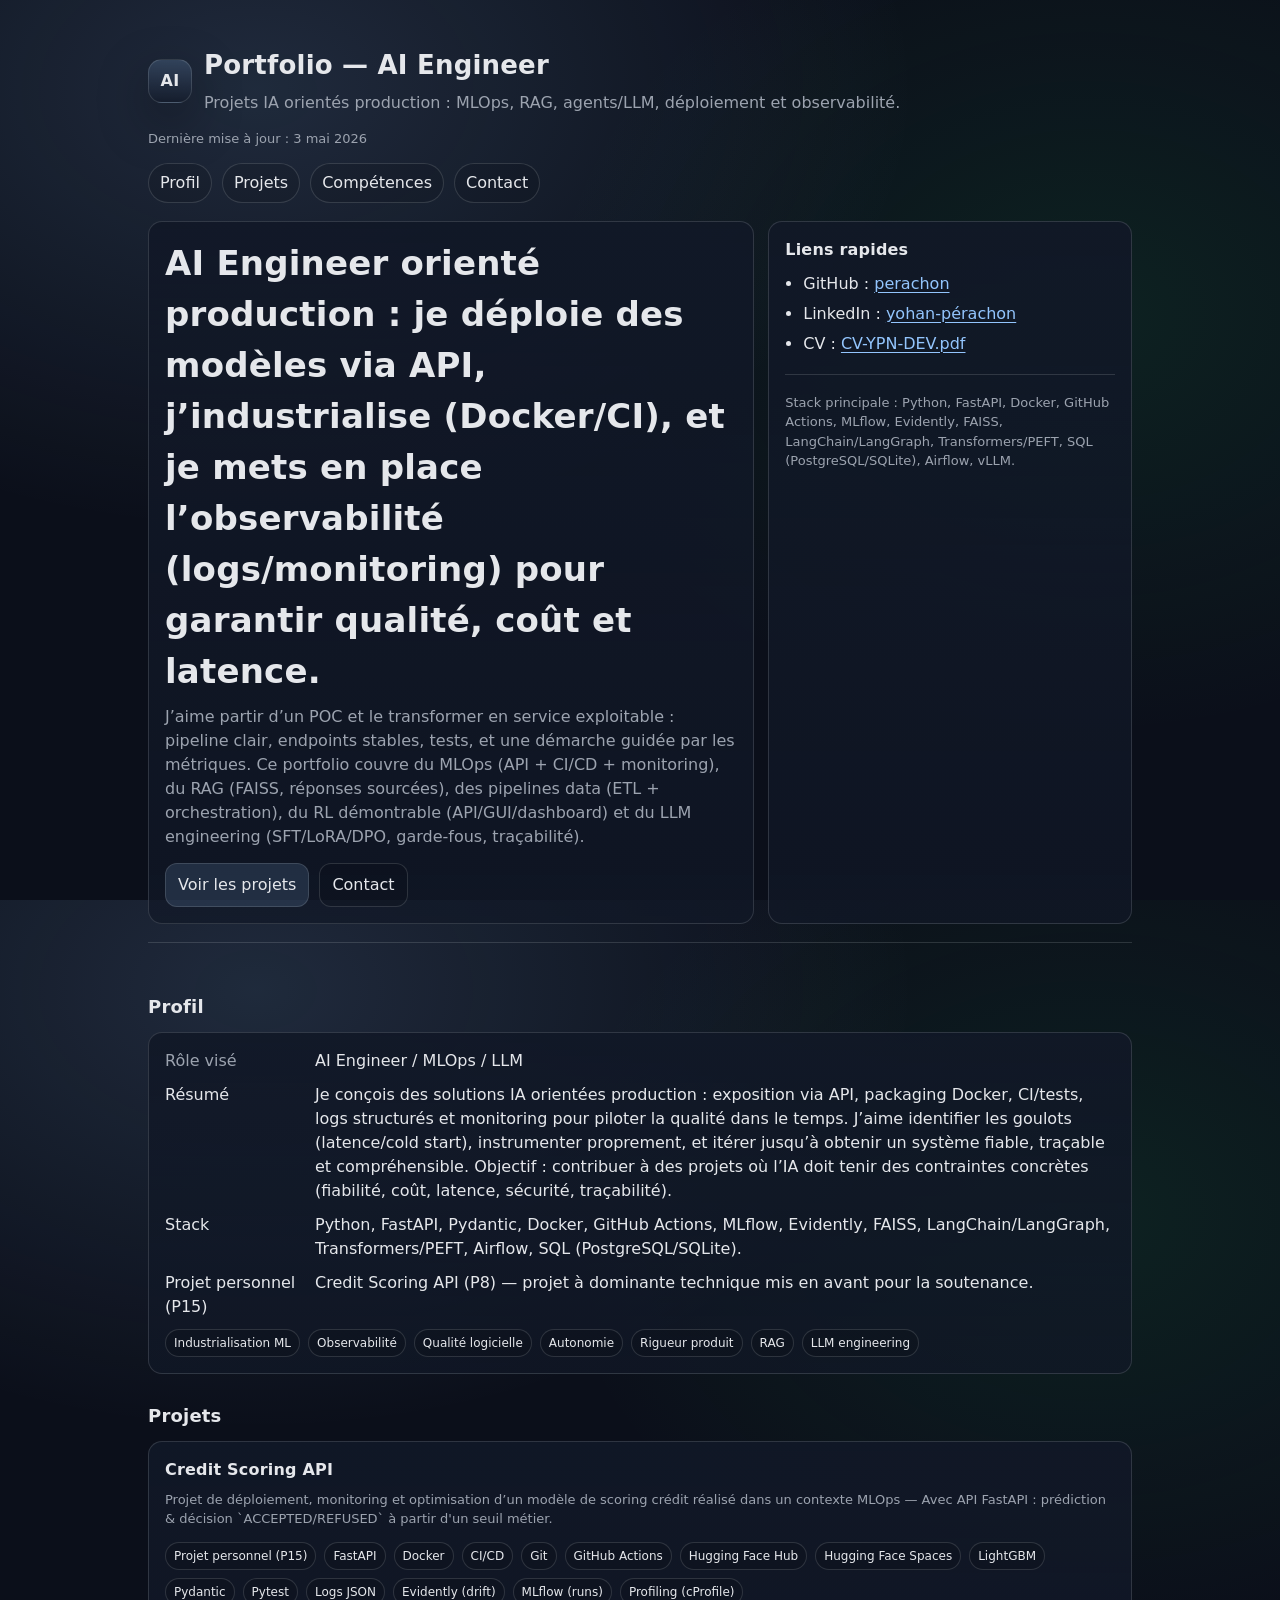
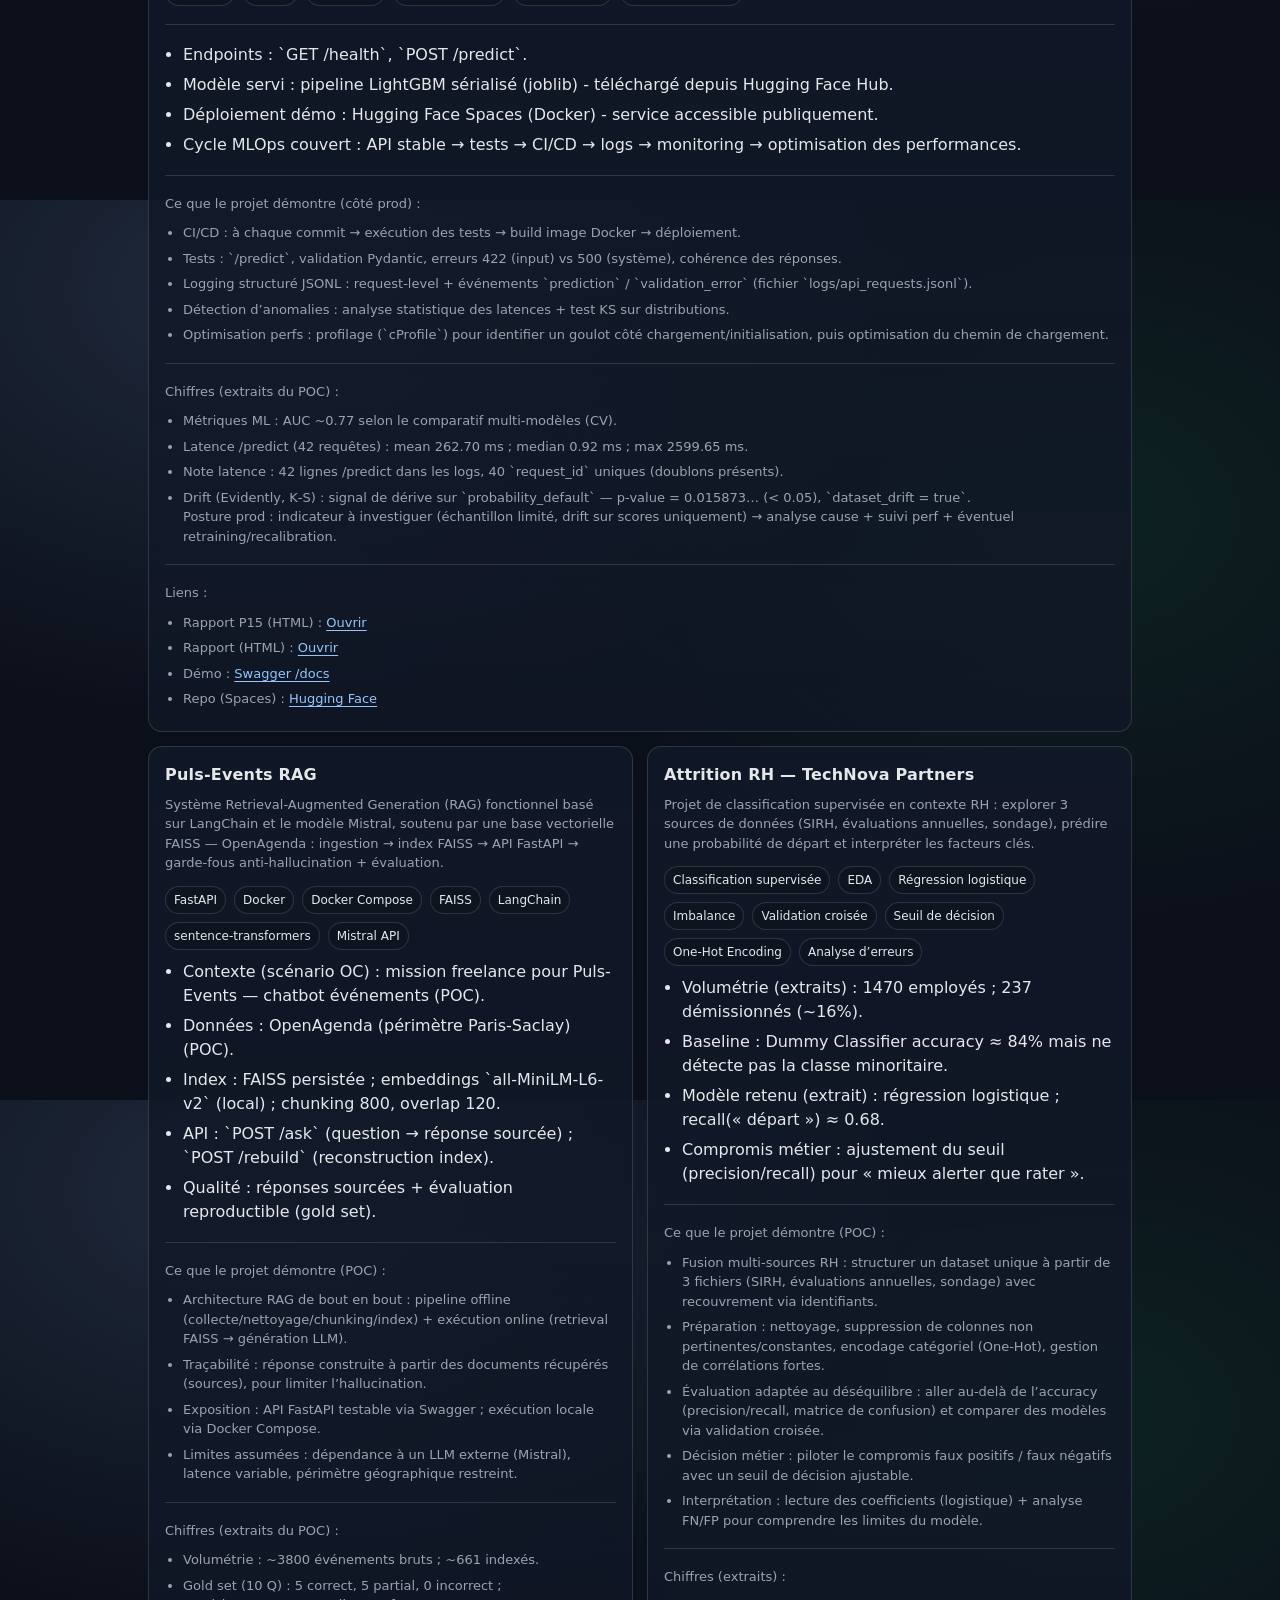
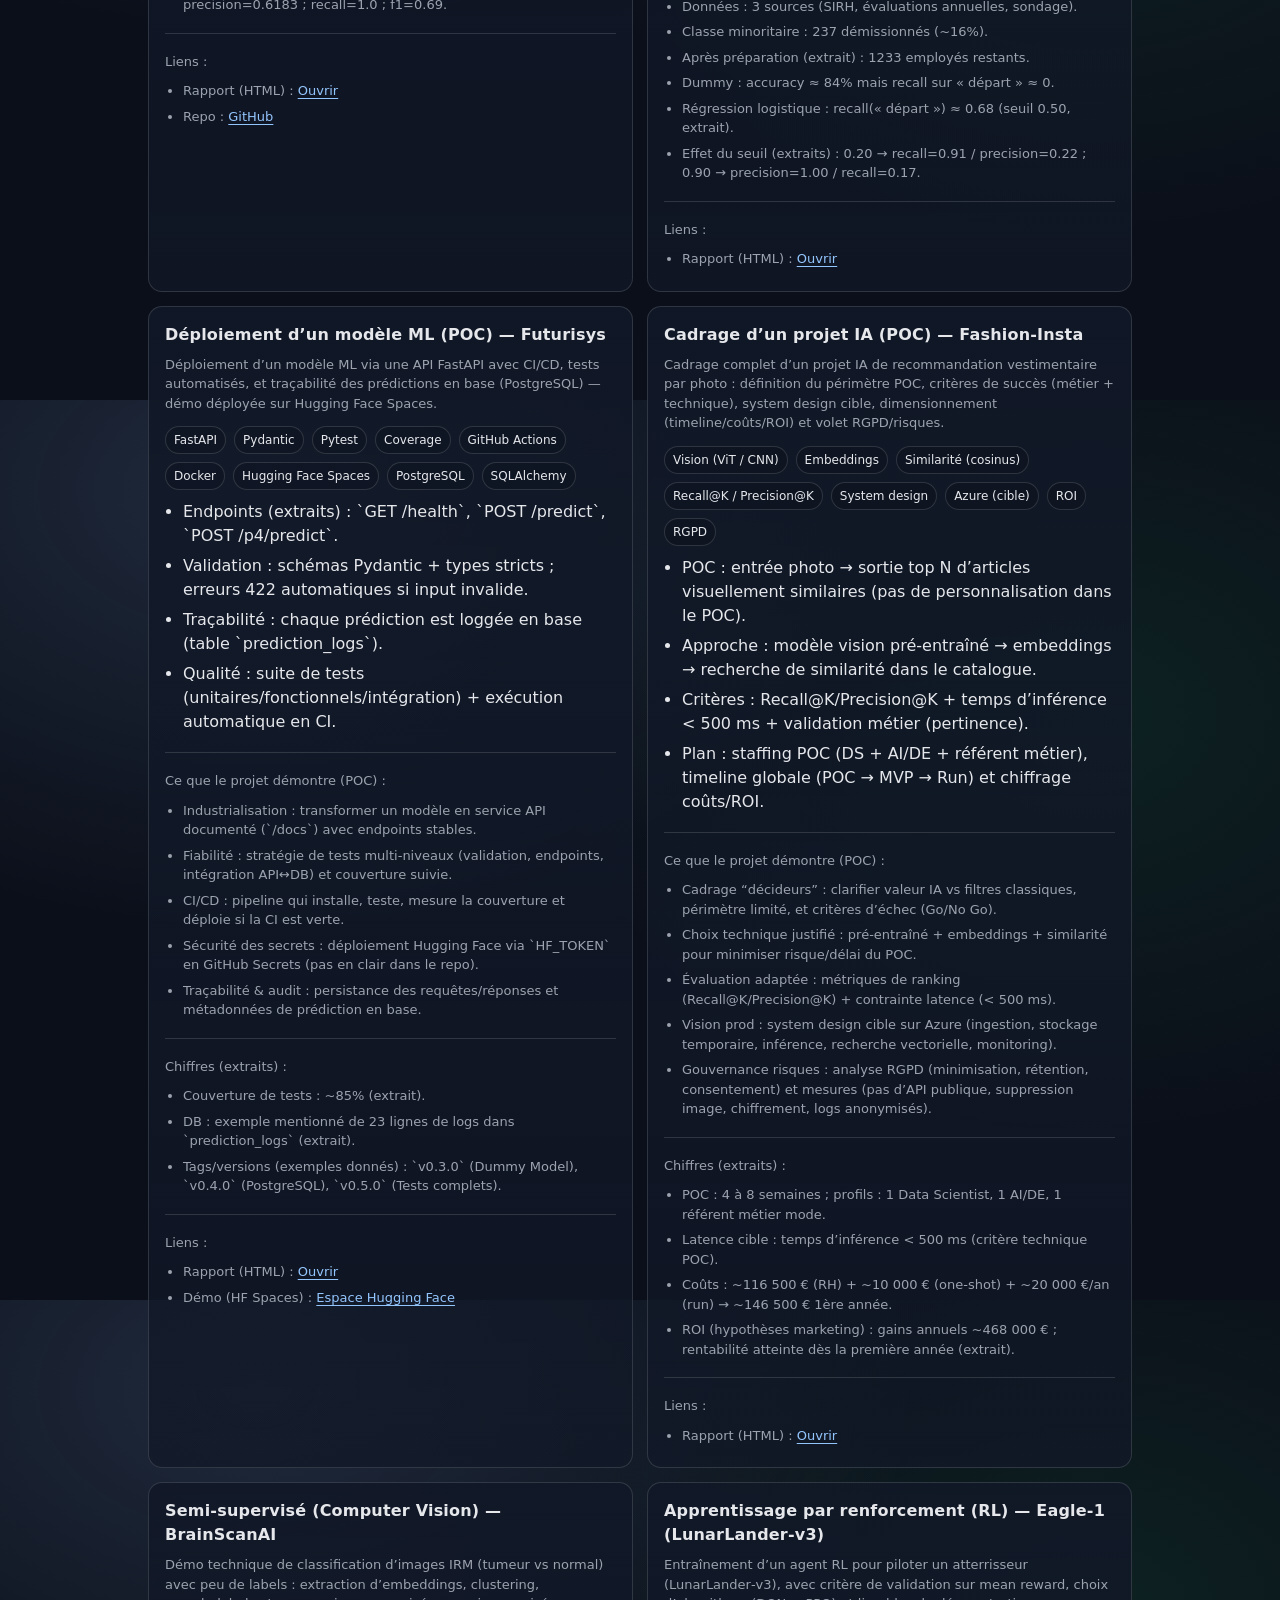
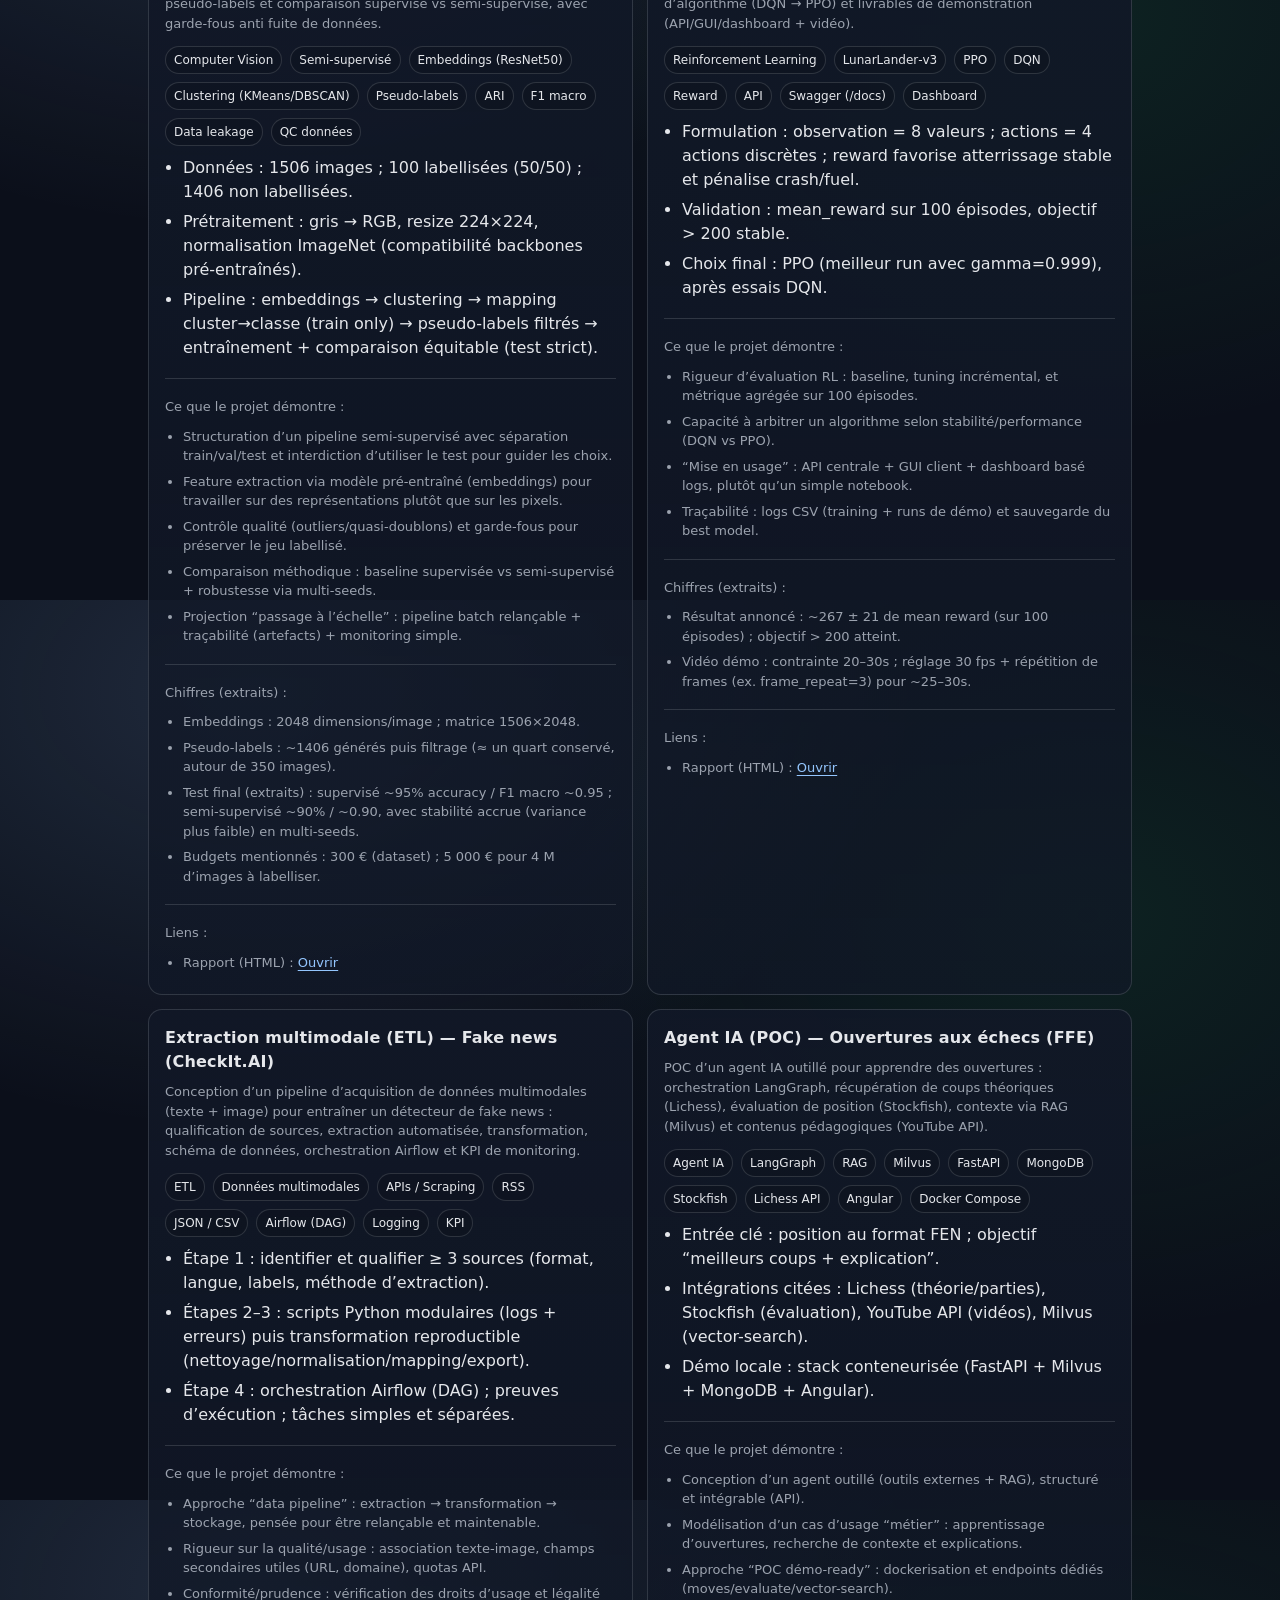
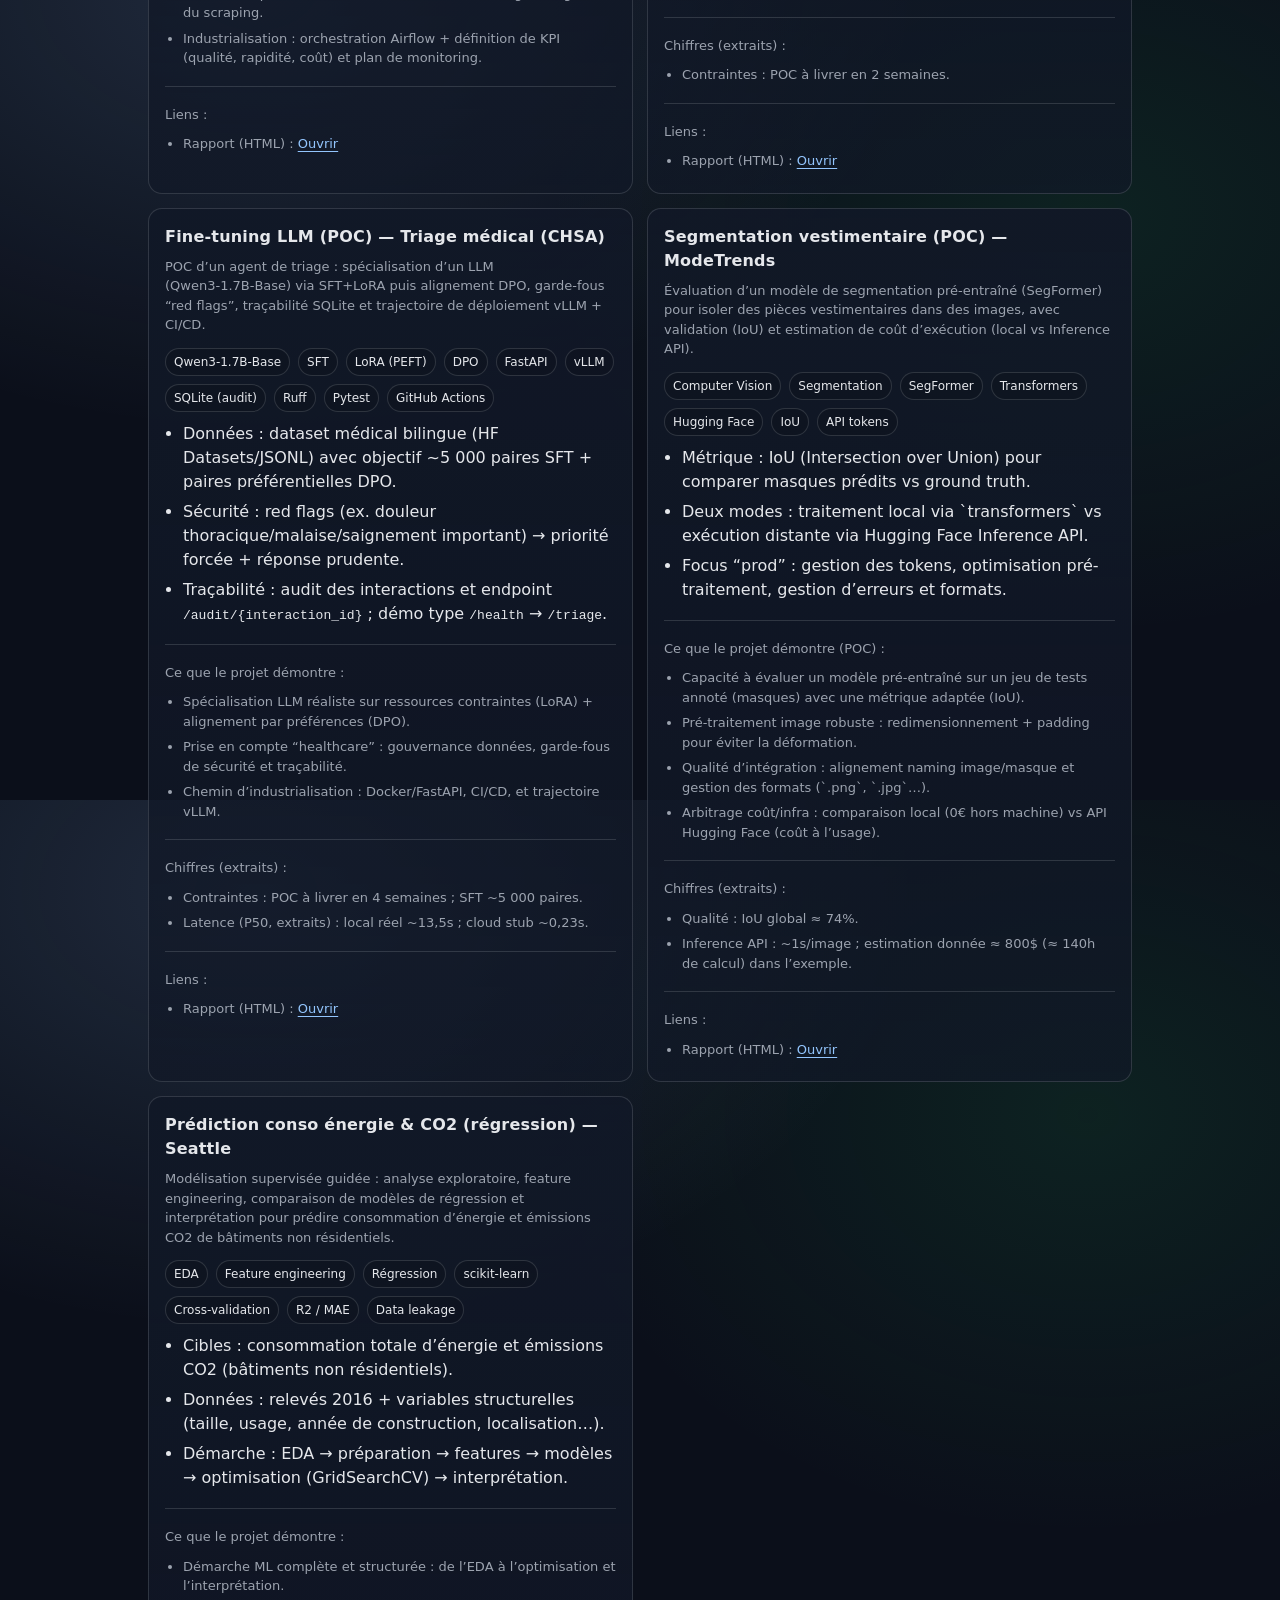
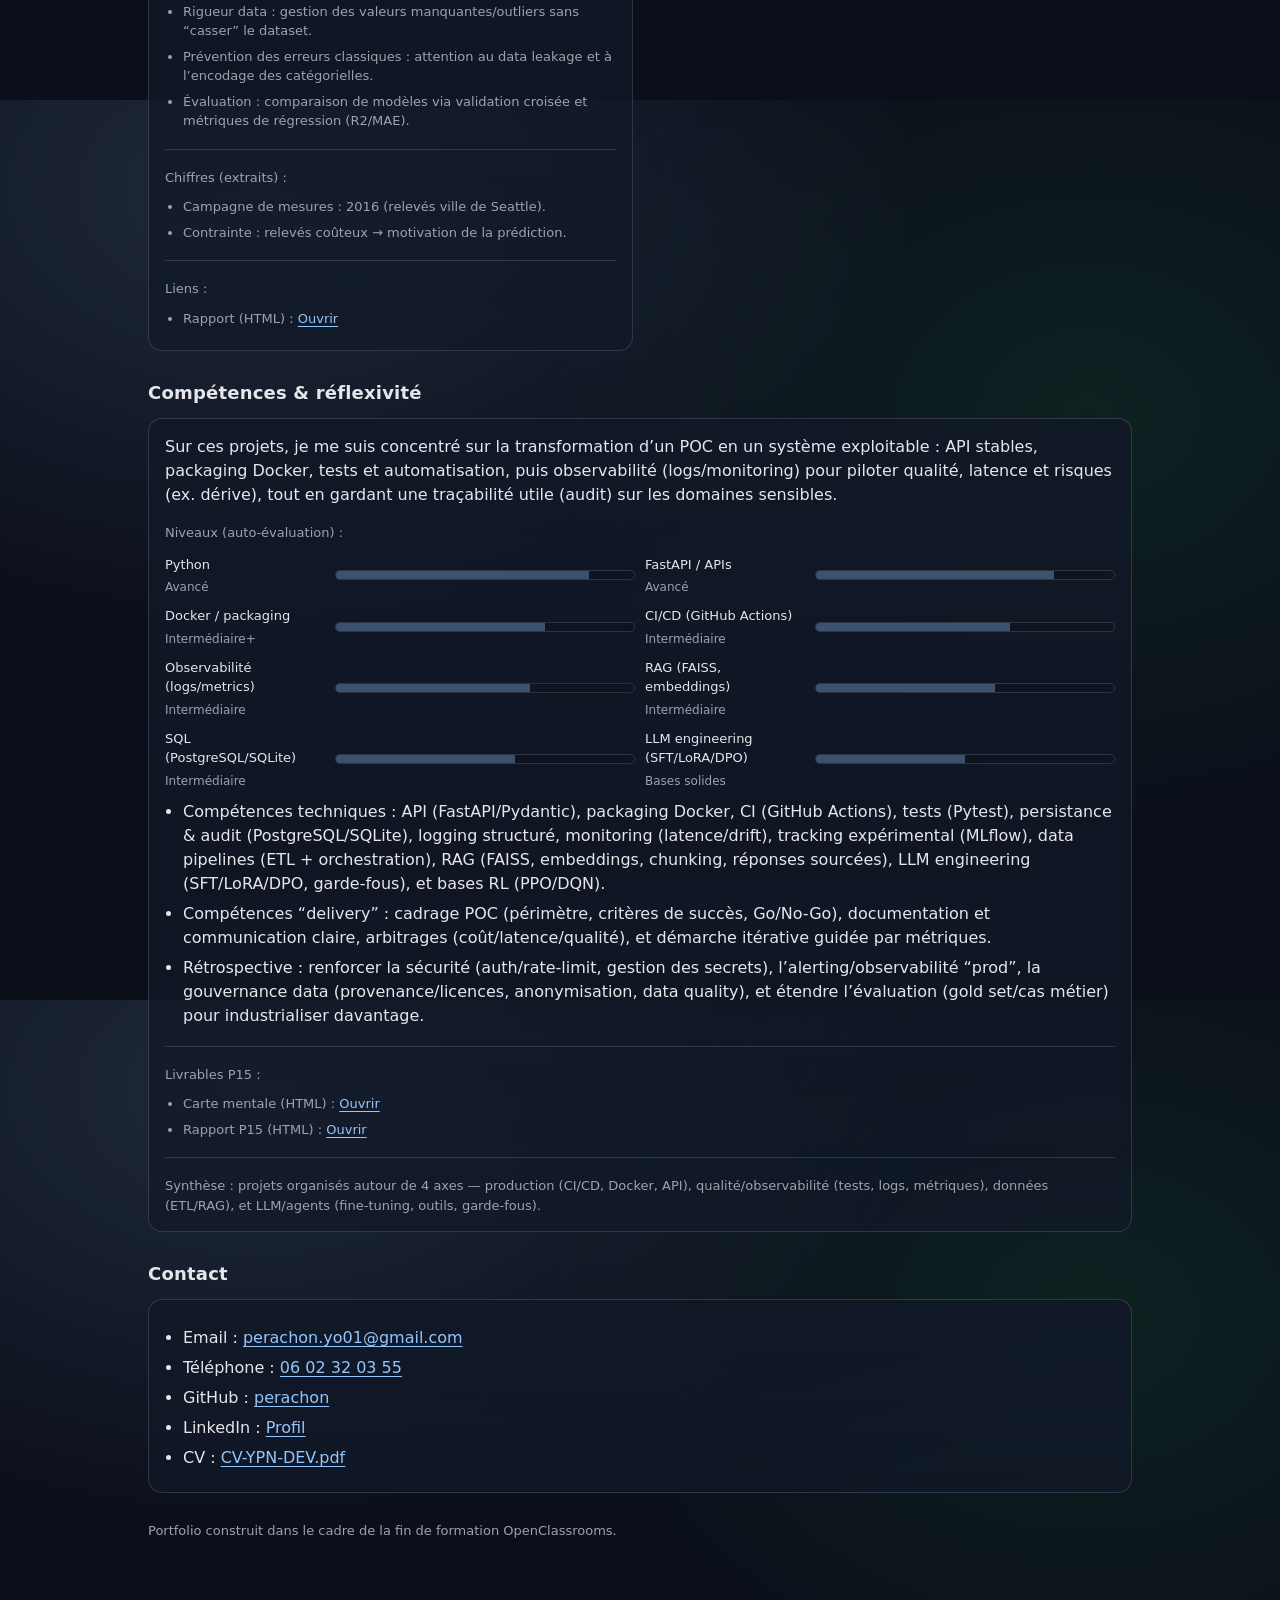
==== commit 7352f2d0: "Add P15 concept map and Step 1 transcripts" ====
--- a/docs/index.html
+++ b/docs/index.html
@@ -832,6 +832,15 @@
               <li>Compétences “delivery” : cadrage POC (périmètre, critères de succès, Go/No-Go), documentation et communication claire, arbitrages (coût/latence/qualité), et démarche itérative guidée par métriques.</li>
               <li>Rétrospective : renforcer la sécurité (auth/rate-limit, gestion des secrets), l’alerting/observabilité “prod”, la gouvernance data (provenance/licences, anonymisation, data quality), et étendre l’évaluation (gold set/cas métier) pour industrialiser davantage.</li>
             </ul>
+
+            <hr />
+            <div class="small">
+              Livrables P15 :
+              <ul>
+                <li>Carte mentale (HTML) : <a target="_blank" href="./rapports/carte_mentale_P15.html">Ouvrir</a></li>
+                <li>Rapport P15 (HTML) : <a target="_blank" href="./rapports/rapport_P15_projet_perso_credit_scoring.html">Ouvrir</a></li>
+              </ul>
+            </div>
             <hr />
             <div class="small">
               Synthèse : projets organisés autour de 4 axes — production (CI/CD, Docker, API), qualité/observabilité (tests, logs, métriques), données (ETL/RAG), et LLM/agents (fine-tuning, outils, garde-fous).
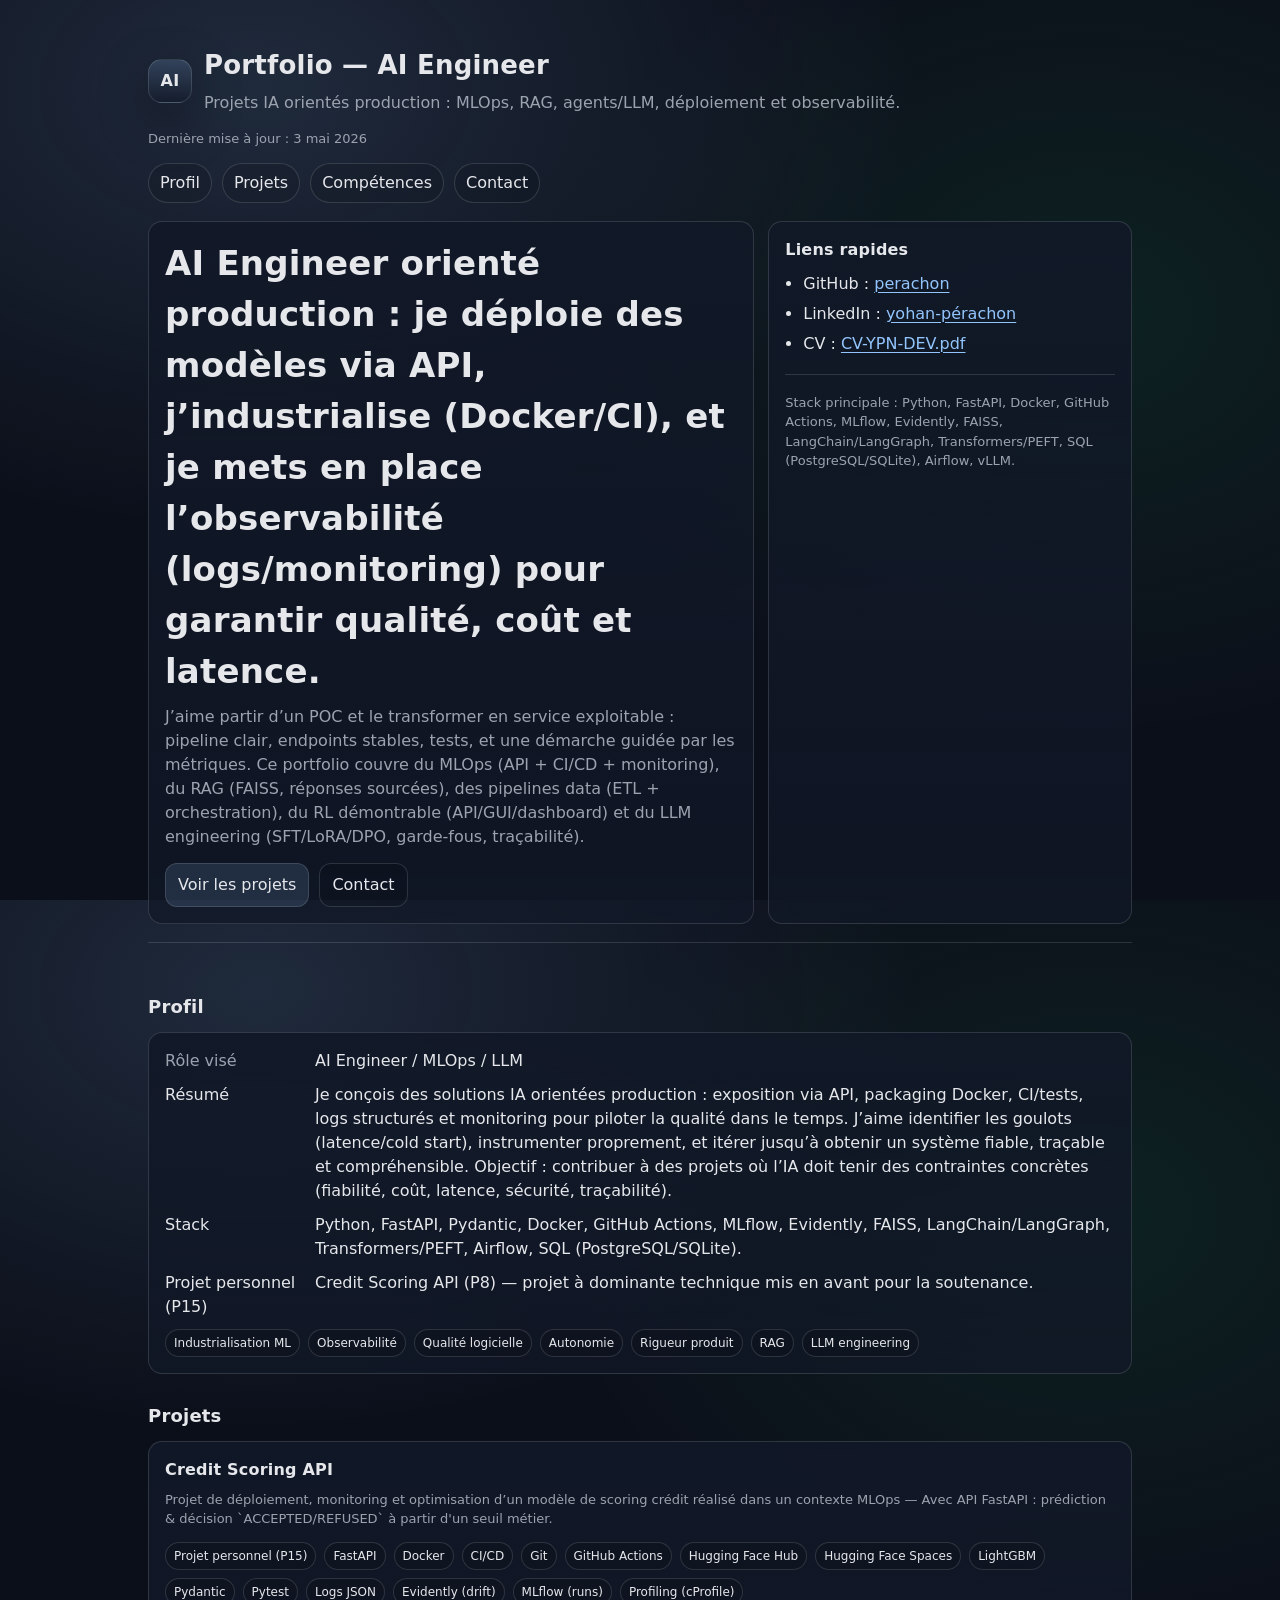
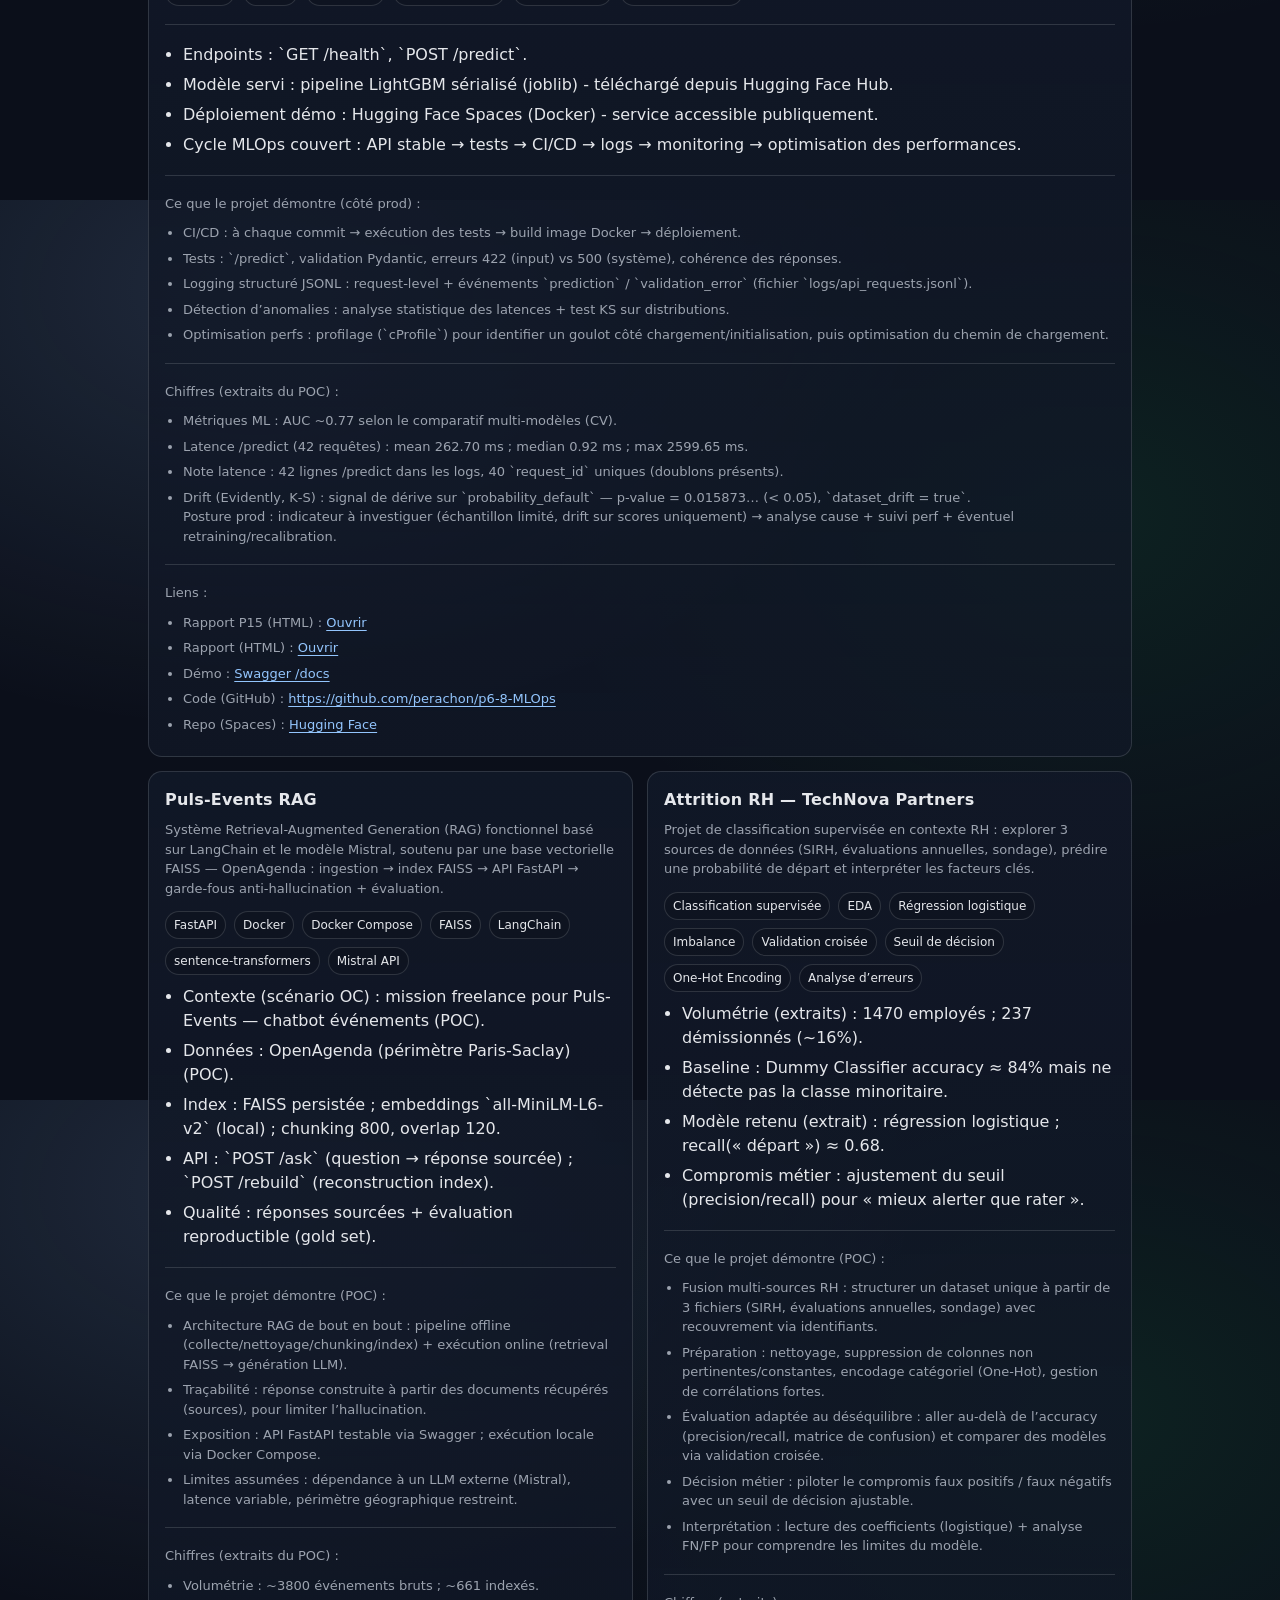
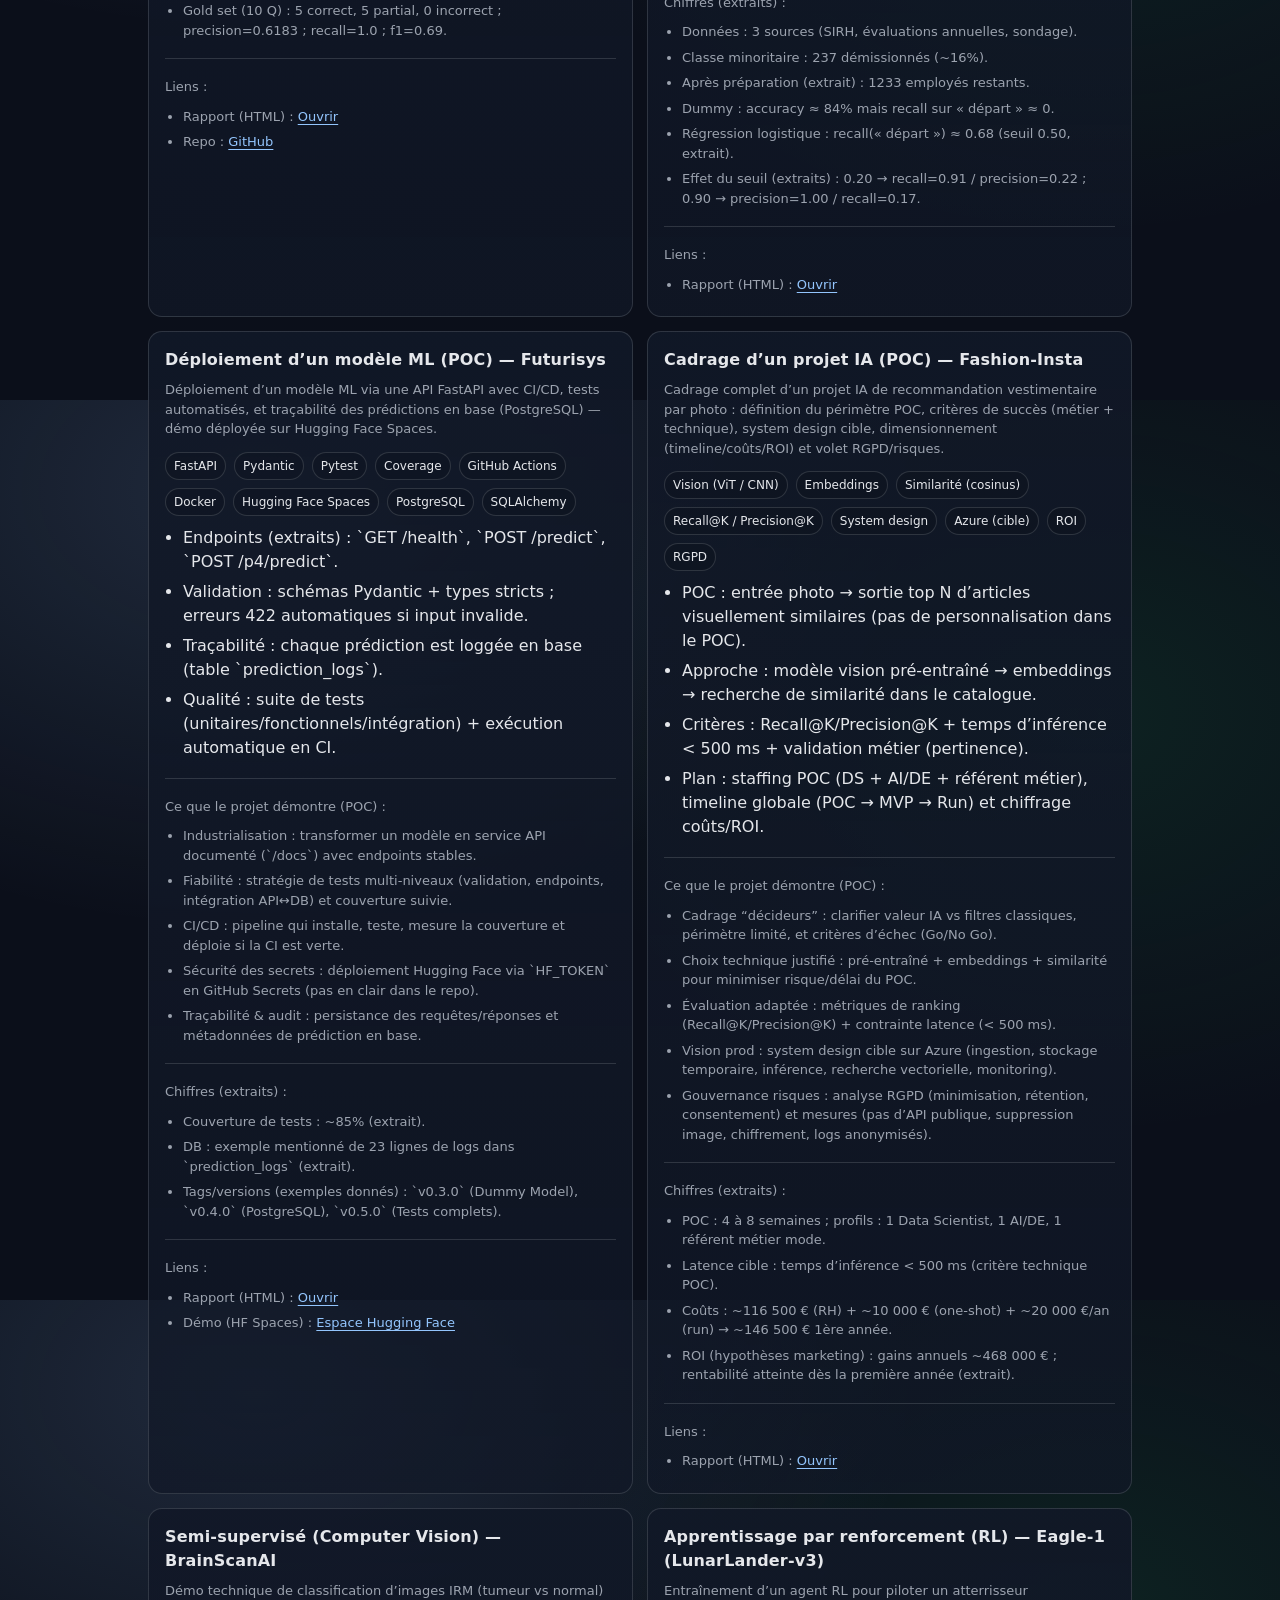
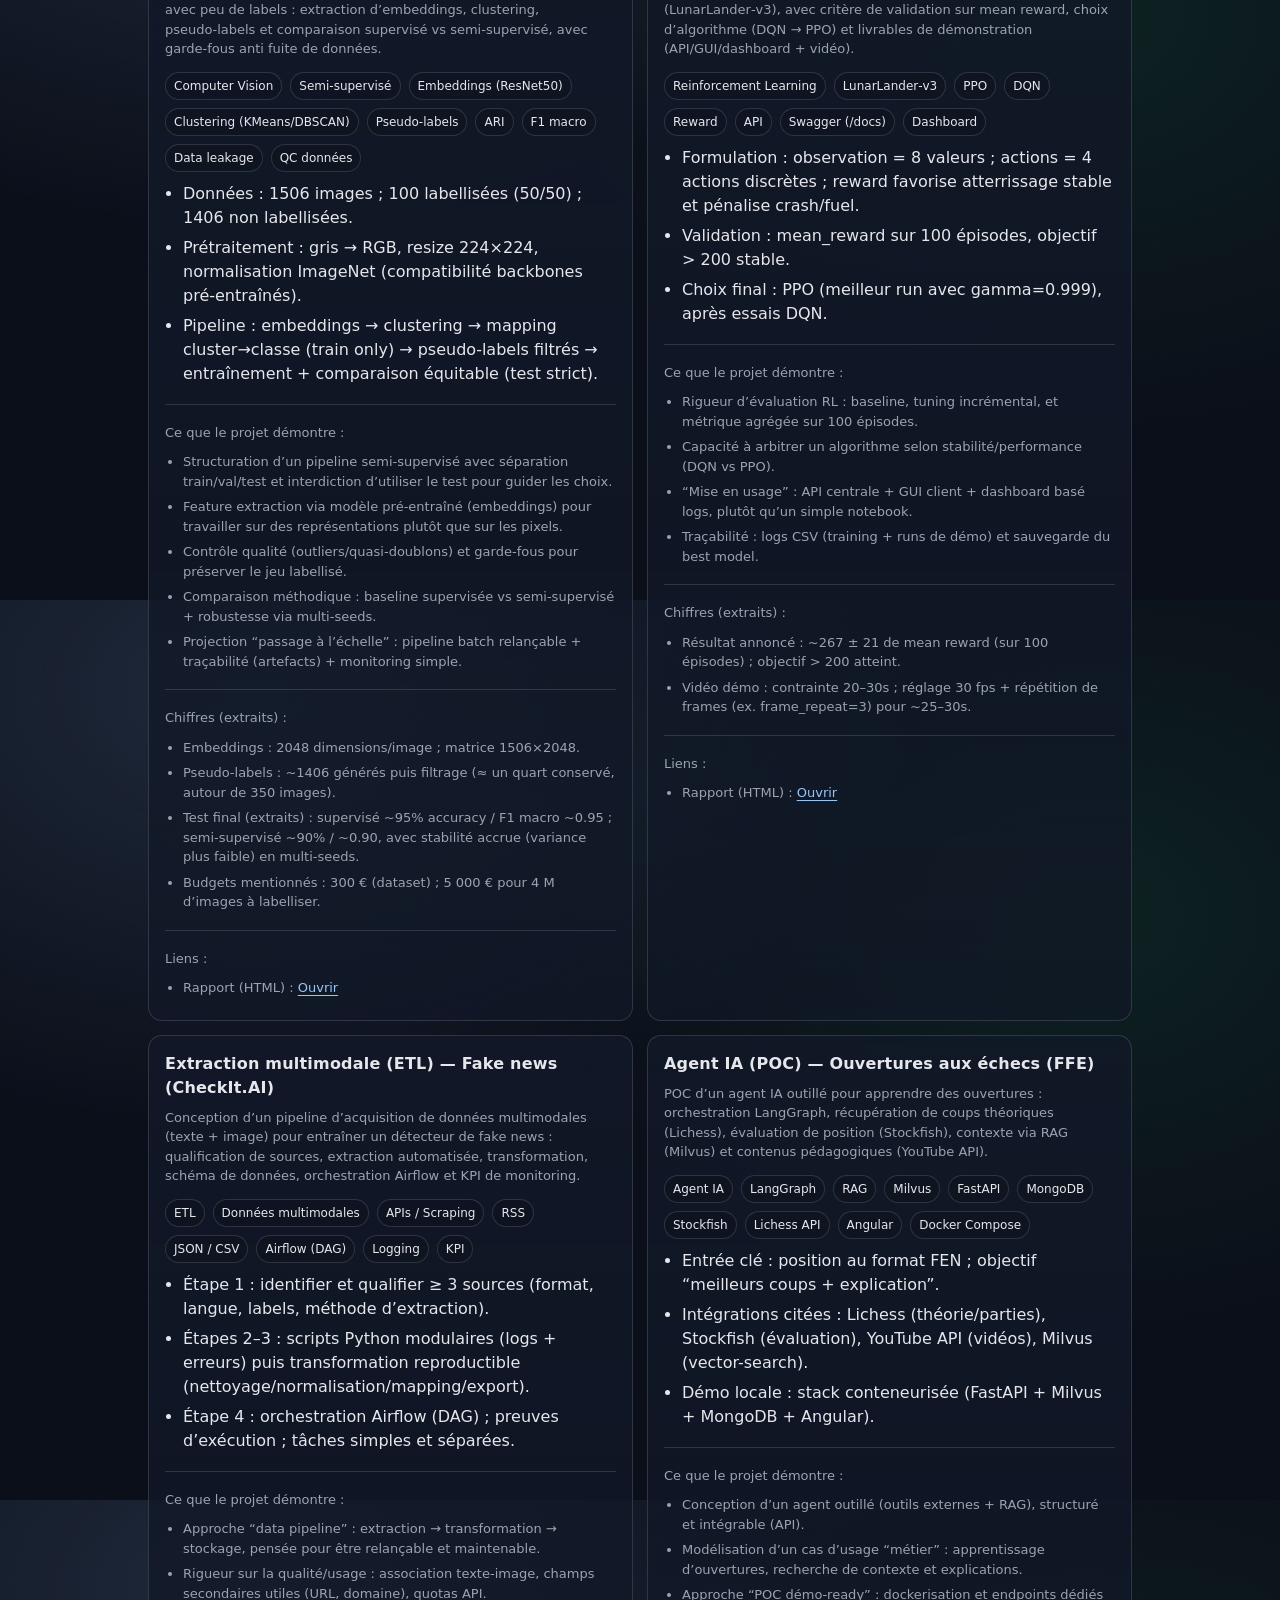
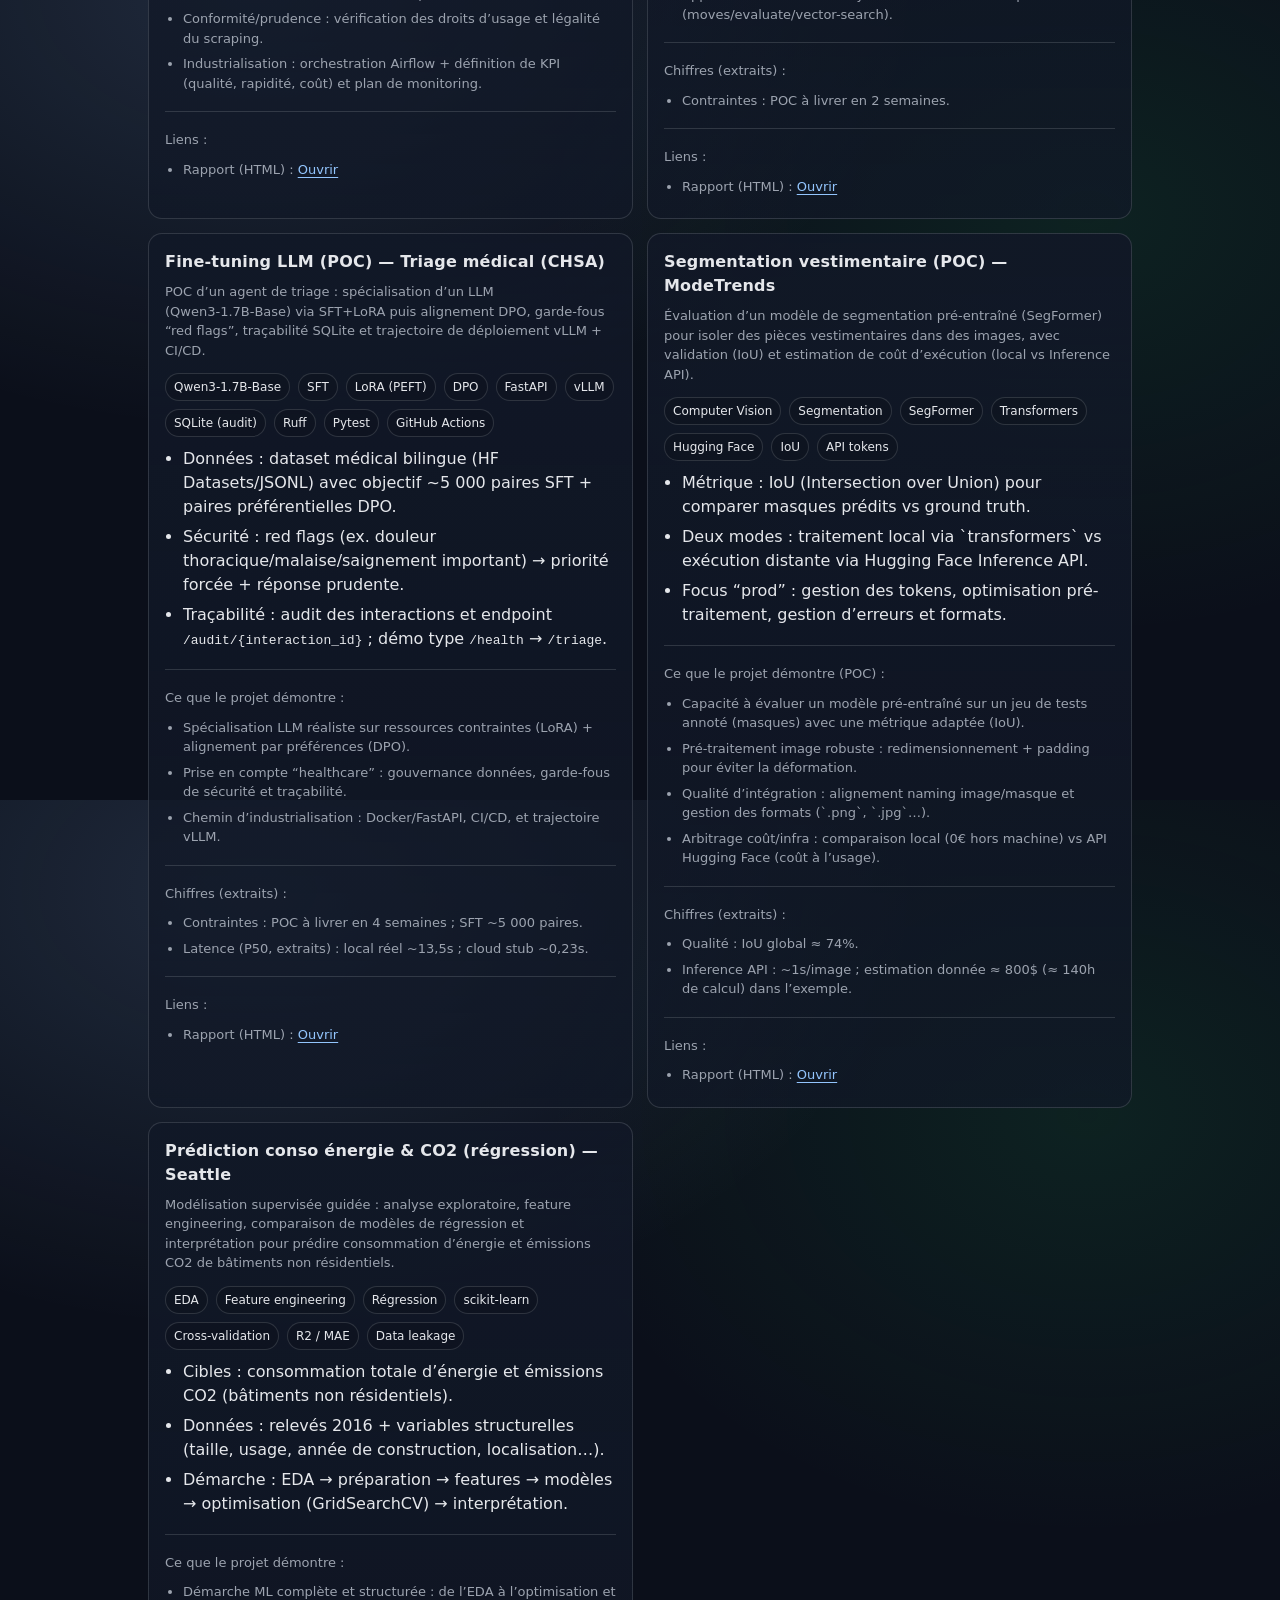
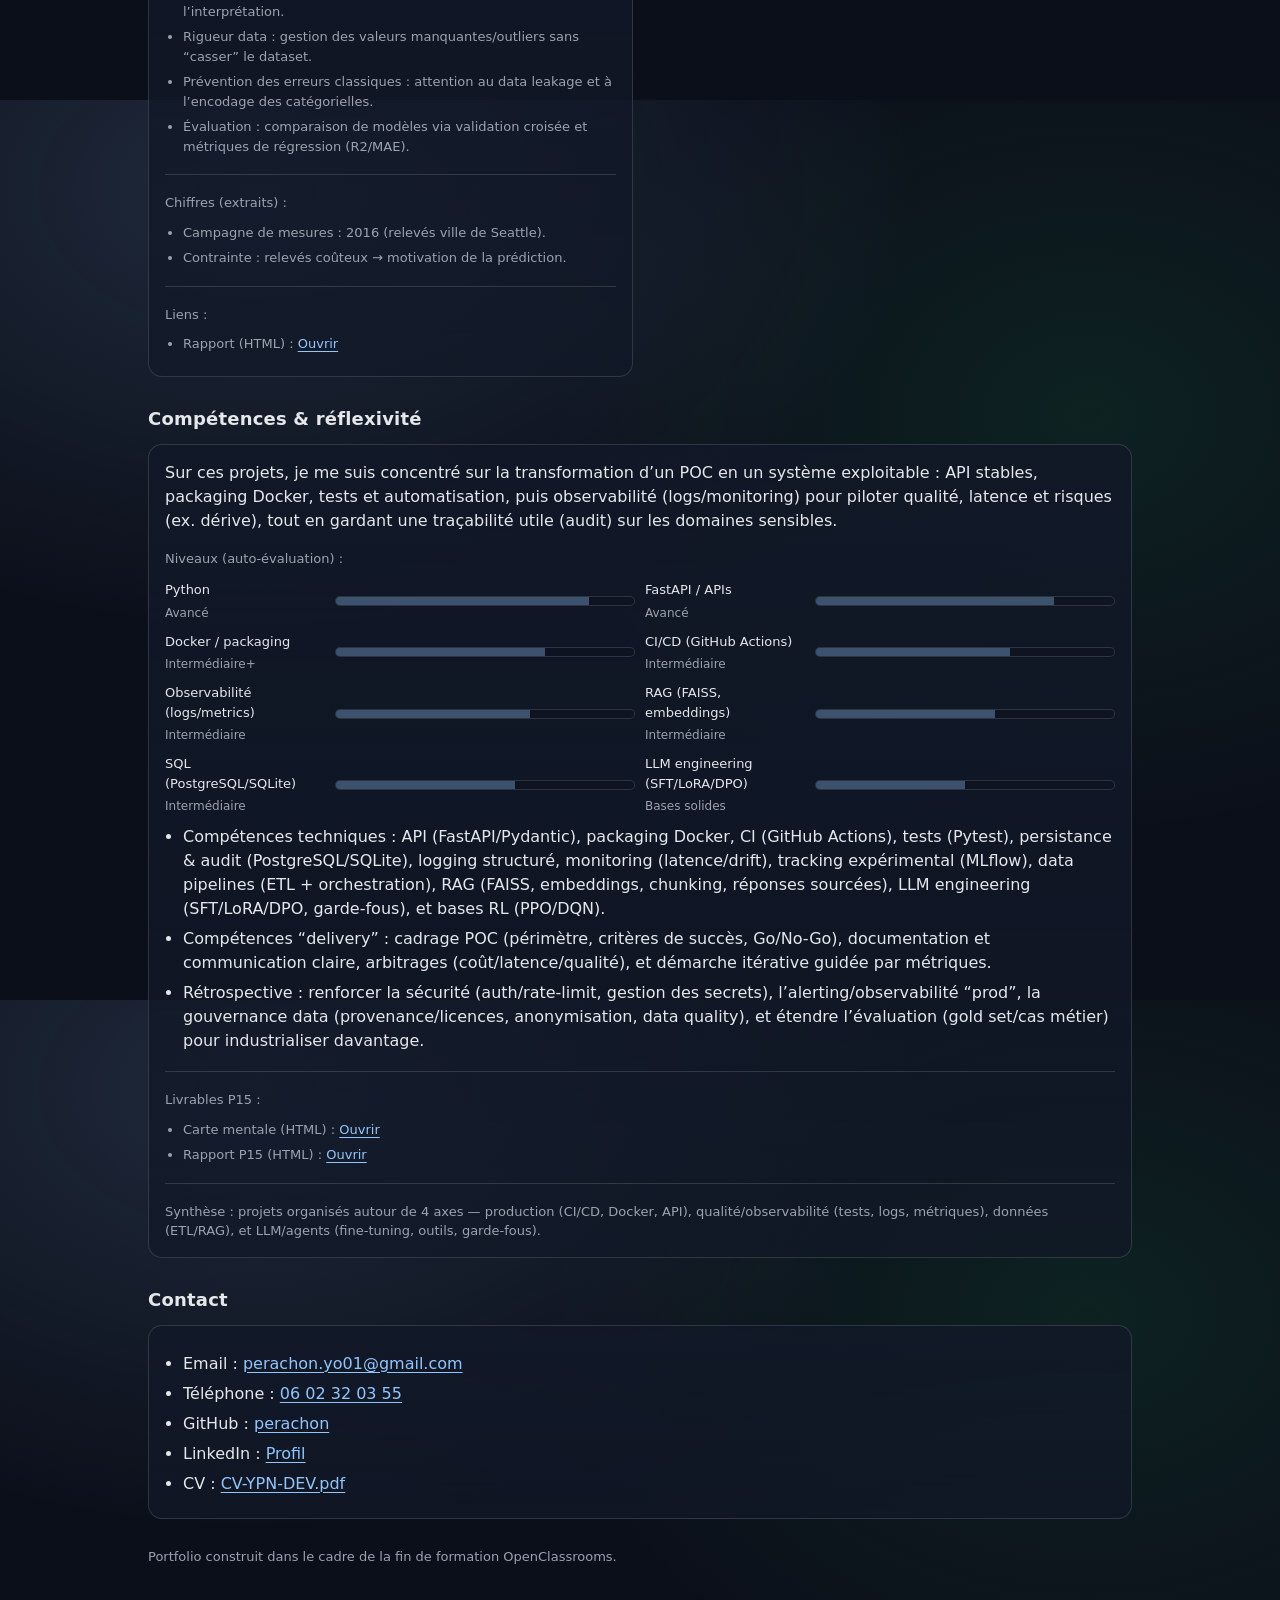
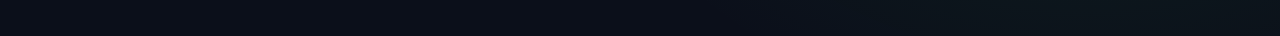
==== commit e6aac4cf: "Add P8 GitHub source link" ====
--- a/docs/index.html
+++ b/docs/index.html
@@ -160,6 +160,7 @@
                   <li>Rapport P15 (HTML) : <a target="_blank" href="./rapports/rapport_P15_projet_perso_credit_scoring.html">Ouvrir</a></li>
                   <li>Rapport (HTML) : <a target="_blank" href="./rapports/rapport_P8_credit_scoring.html">Ouvrir</a></li>
                   <li>Démo : <a href="https://perachon-credit-scoring-api-v2.hf.space/docs" target="_blank" rel="noreferrer">Swagger /docs</a></li>
+                  <li>Code (GitHub) : <a href="https://github.com/perachon/p6-8-MLOps" target="_blank" rel="noreferrer">https://github.com/perachon/p6-8-MLOps</a></li>
                   <li>Repo (Spaces) : <a href="https://huggingface.co/spaces/perachon/credit-scoring-api-v2/tree/main" target="_blank" rel="noreferrer">Hugging Face</a></li>
                 </ul>
               </div>
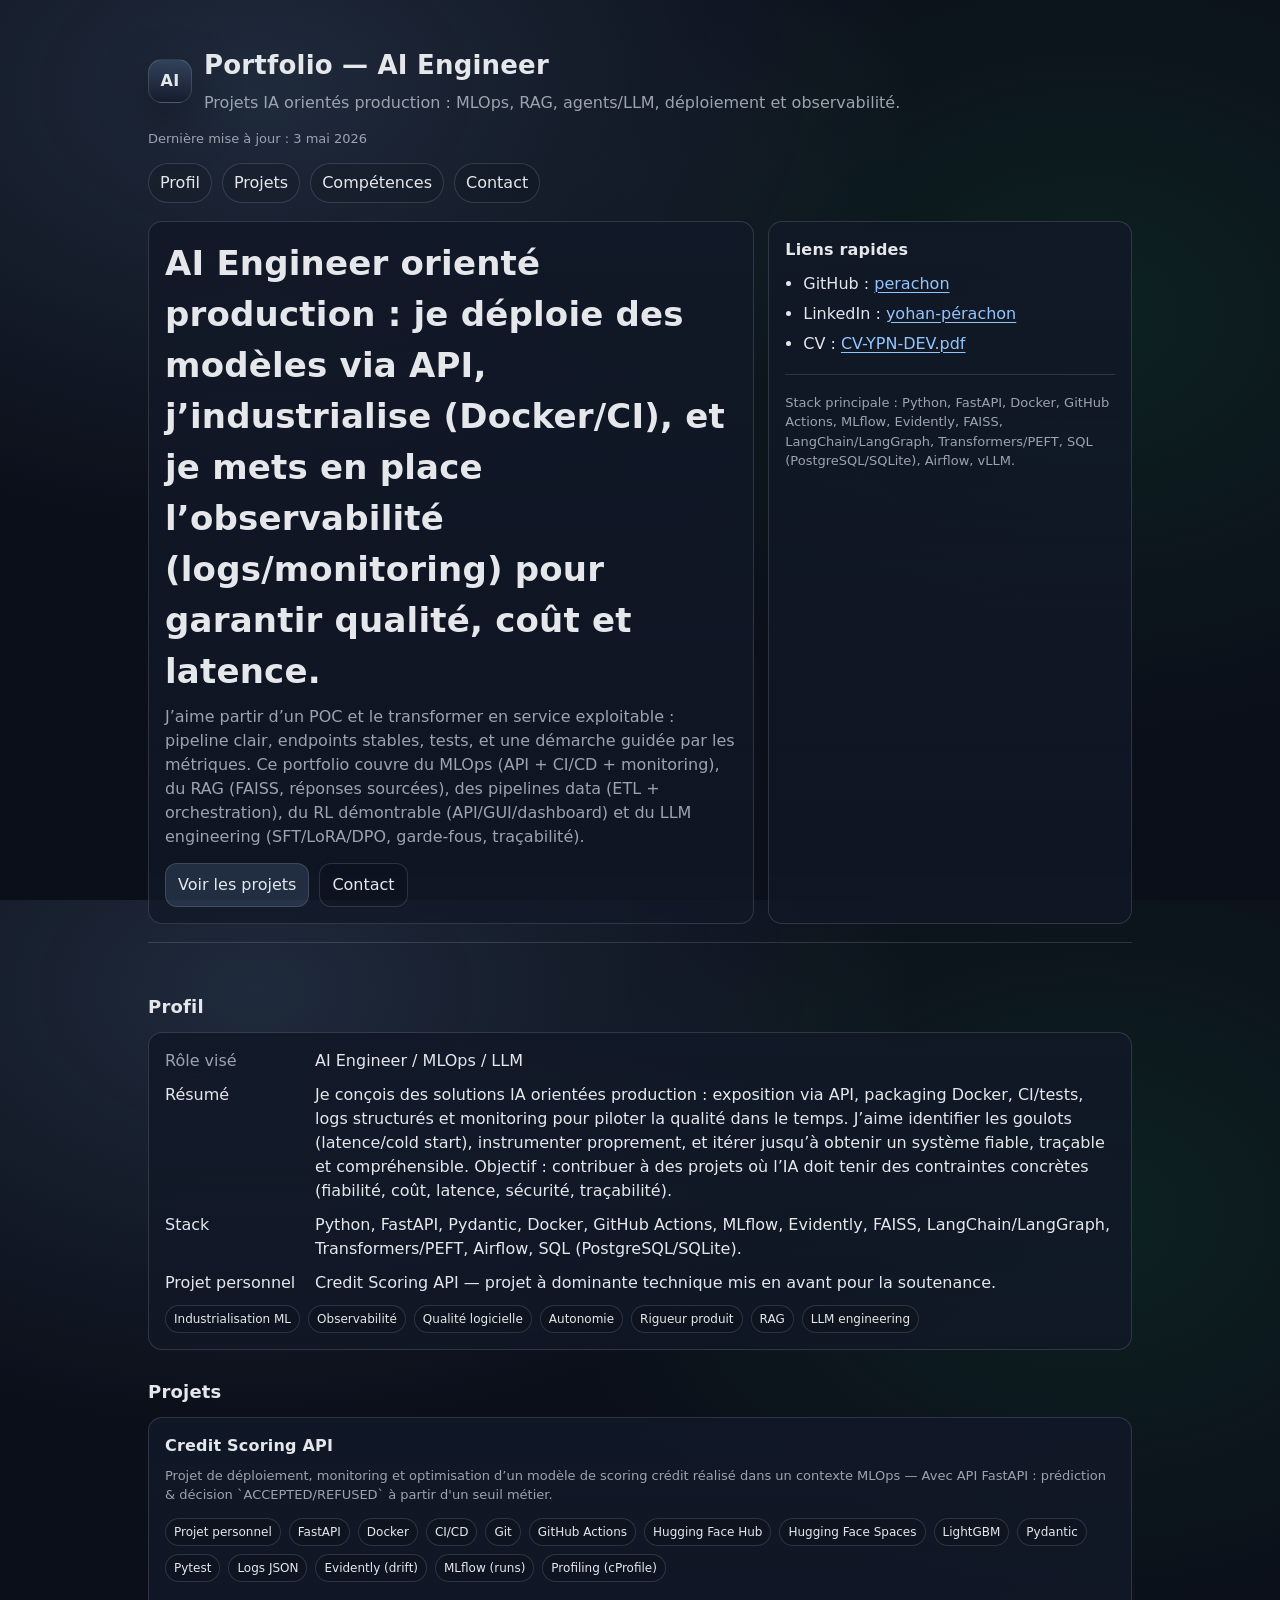
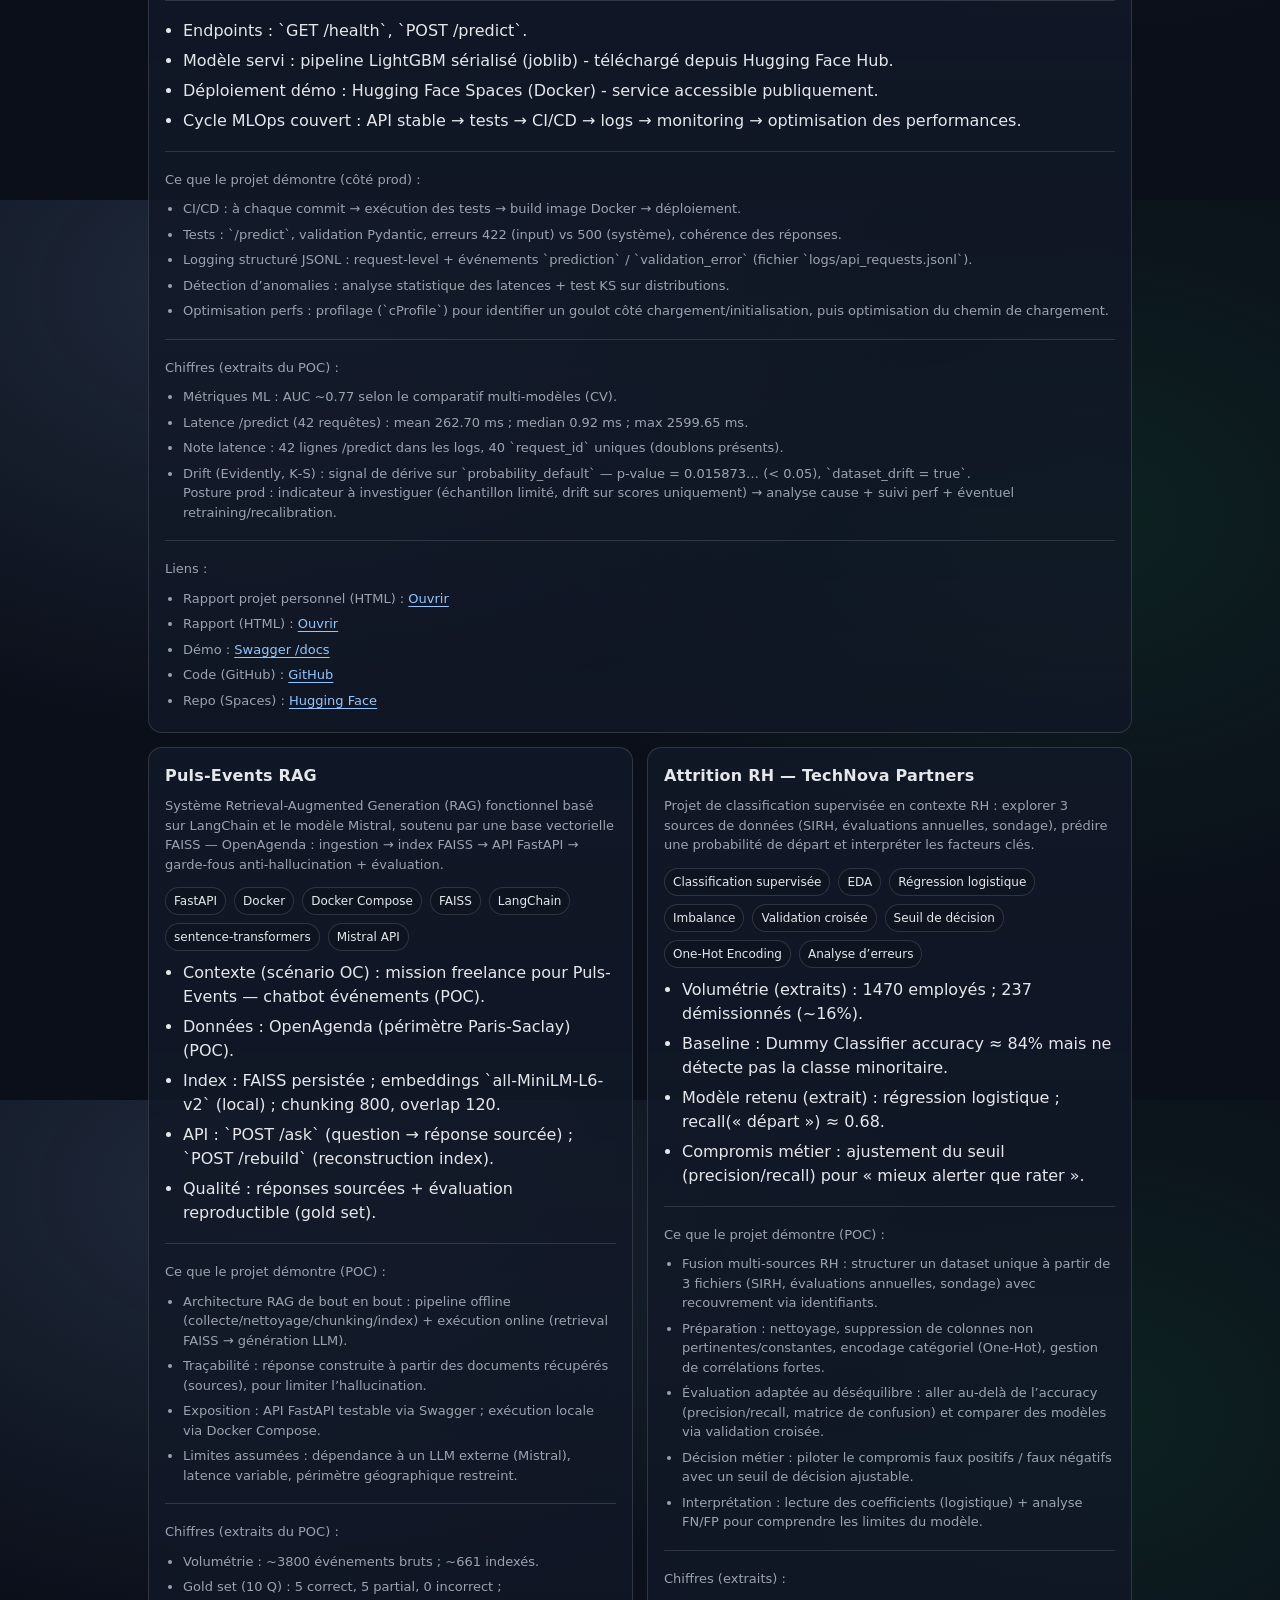
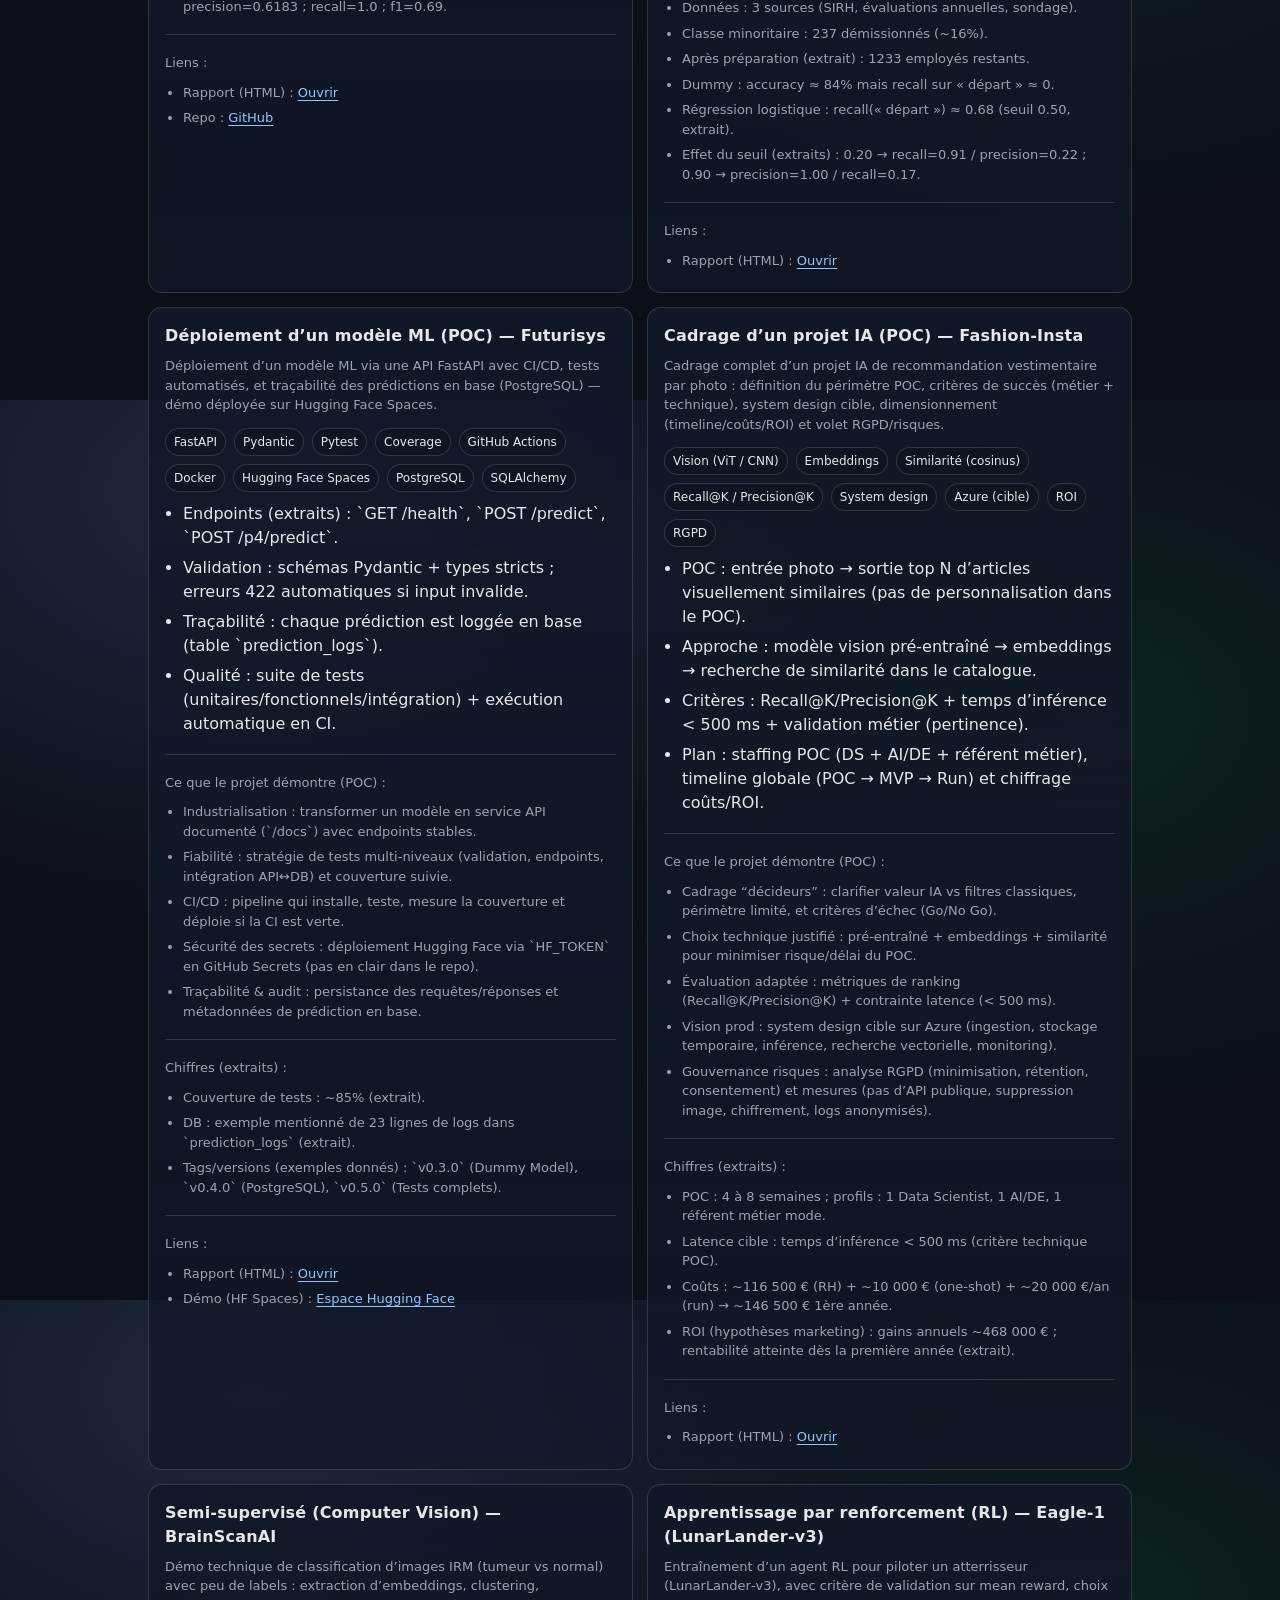
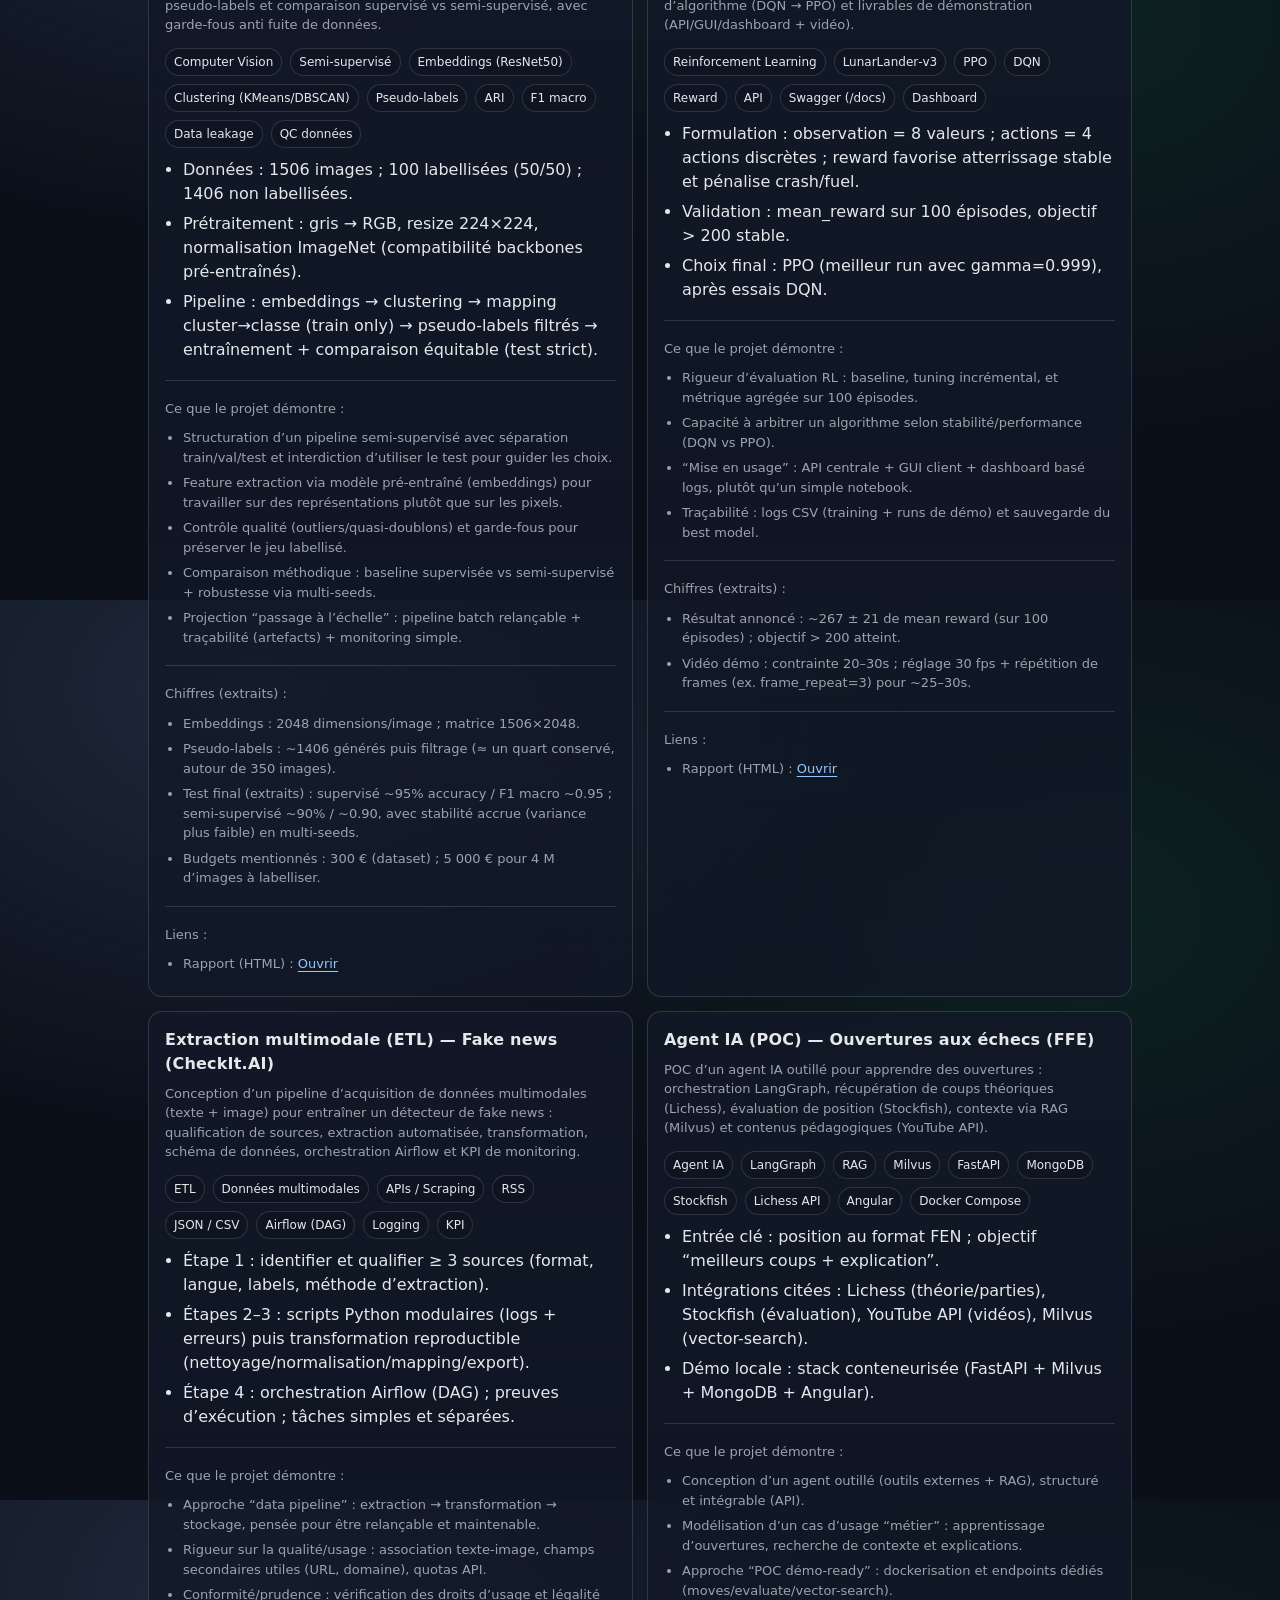
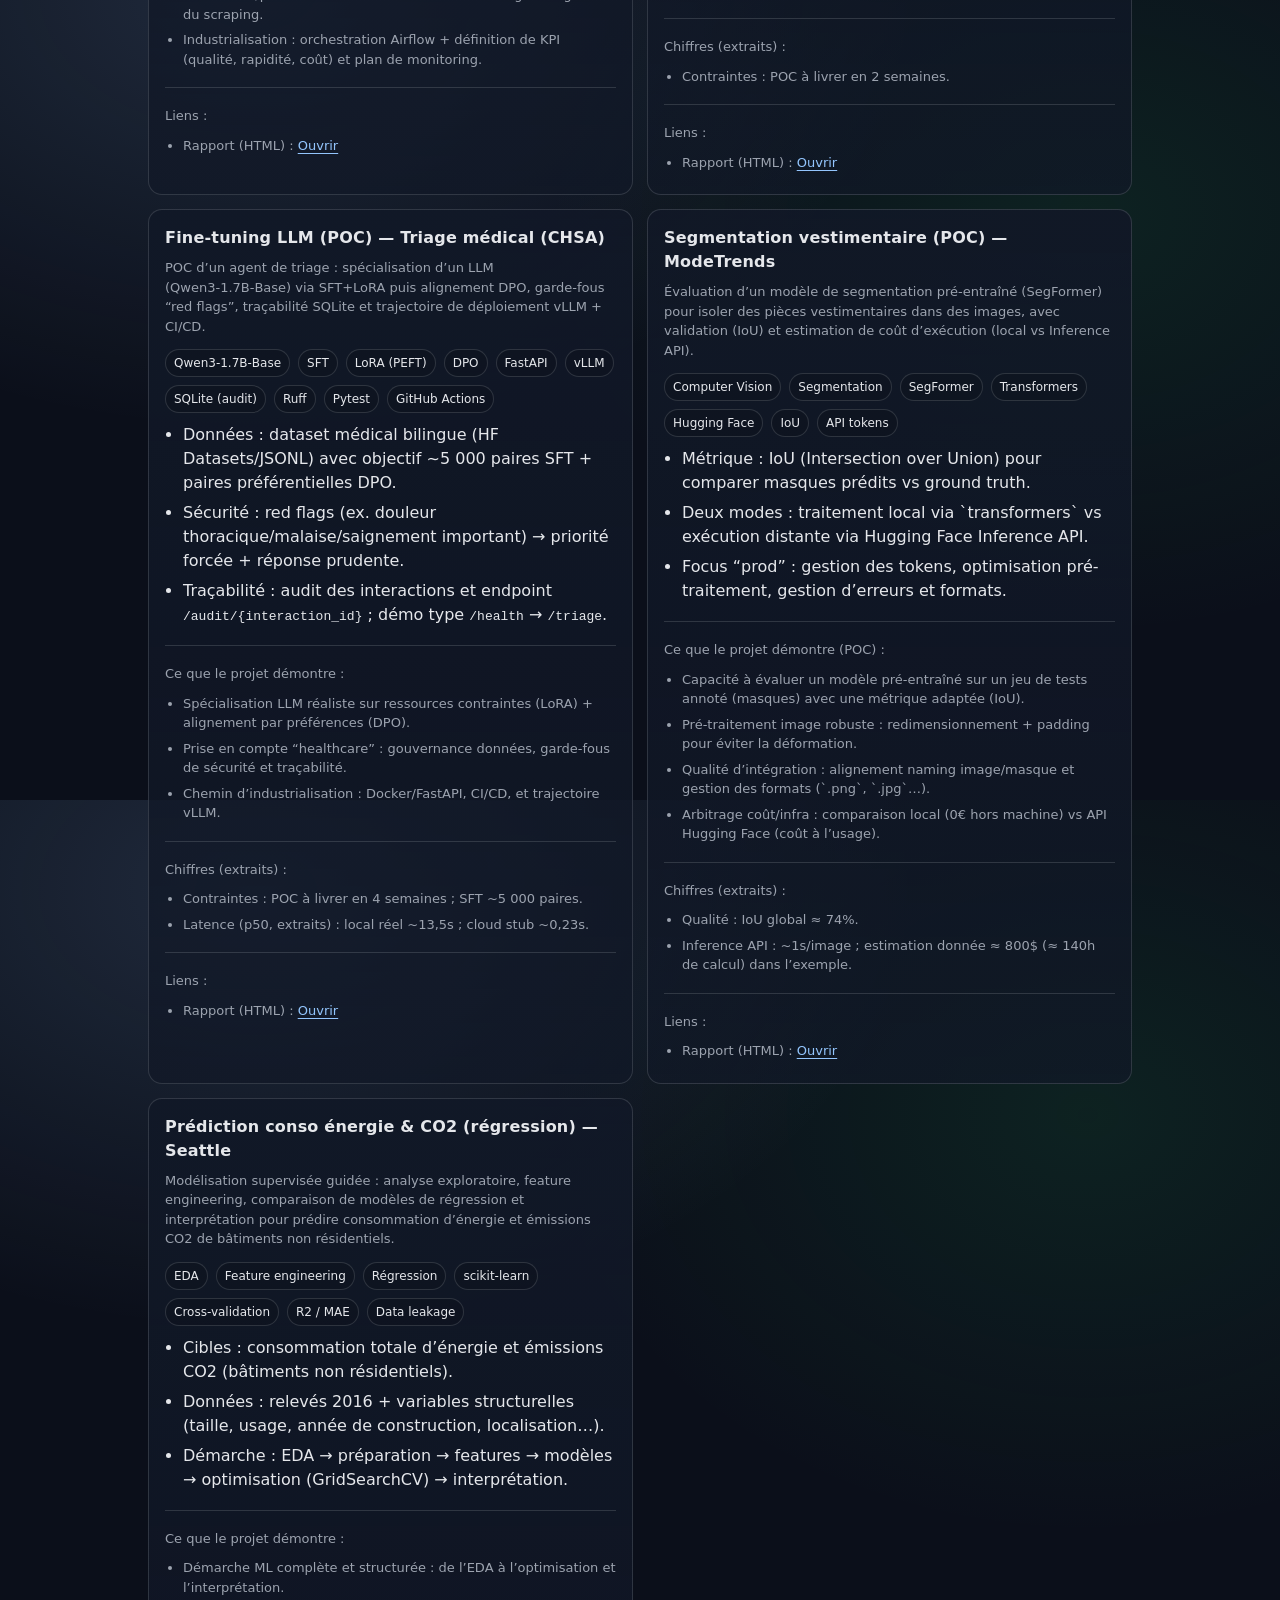
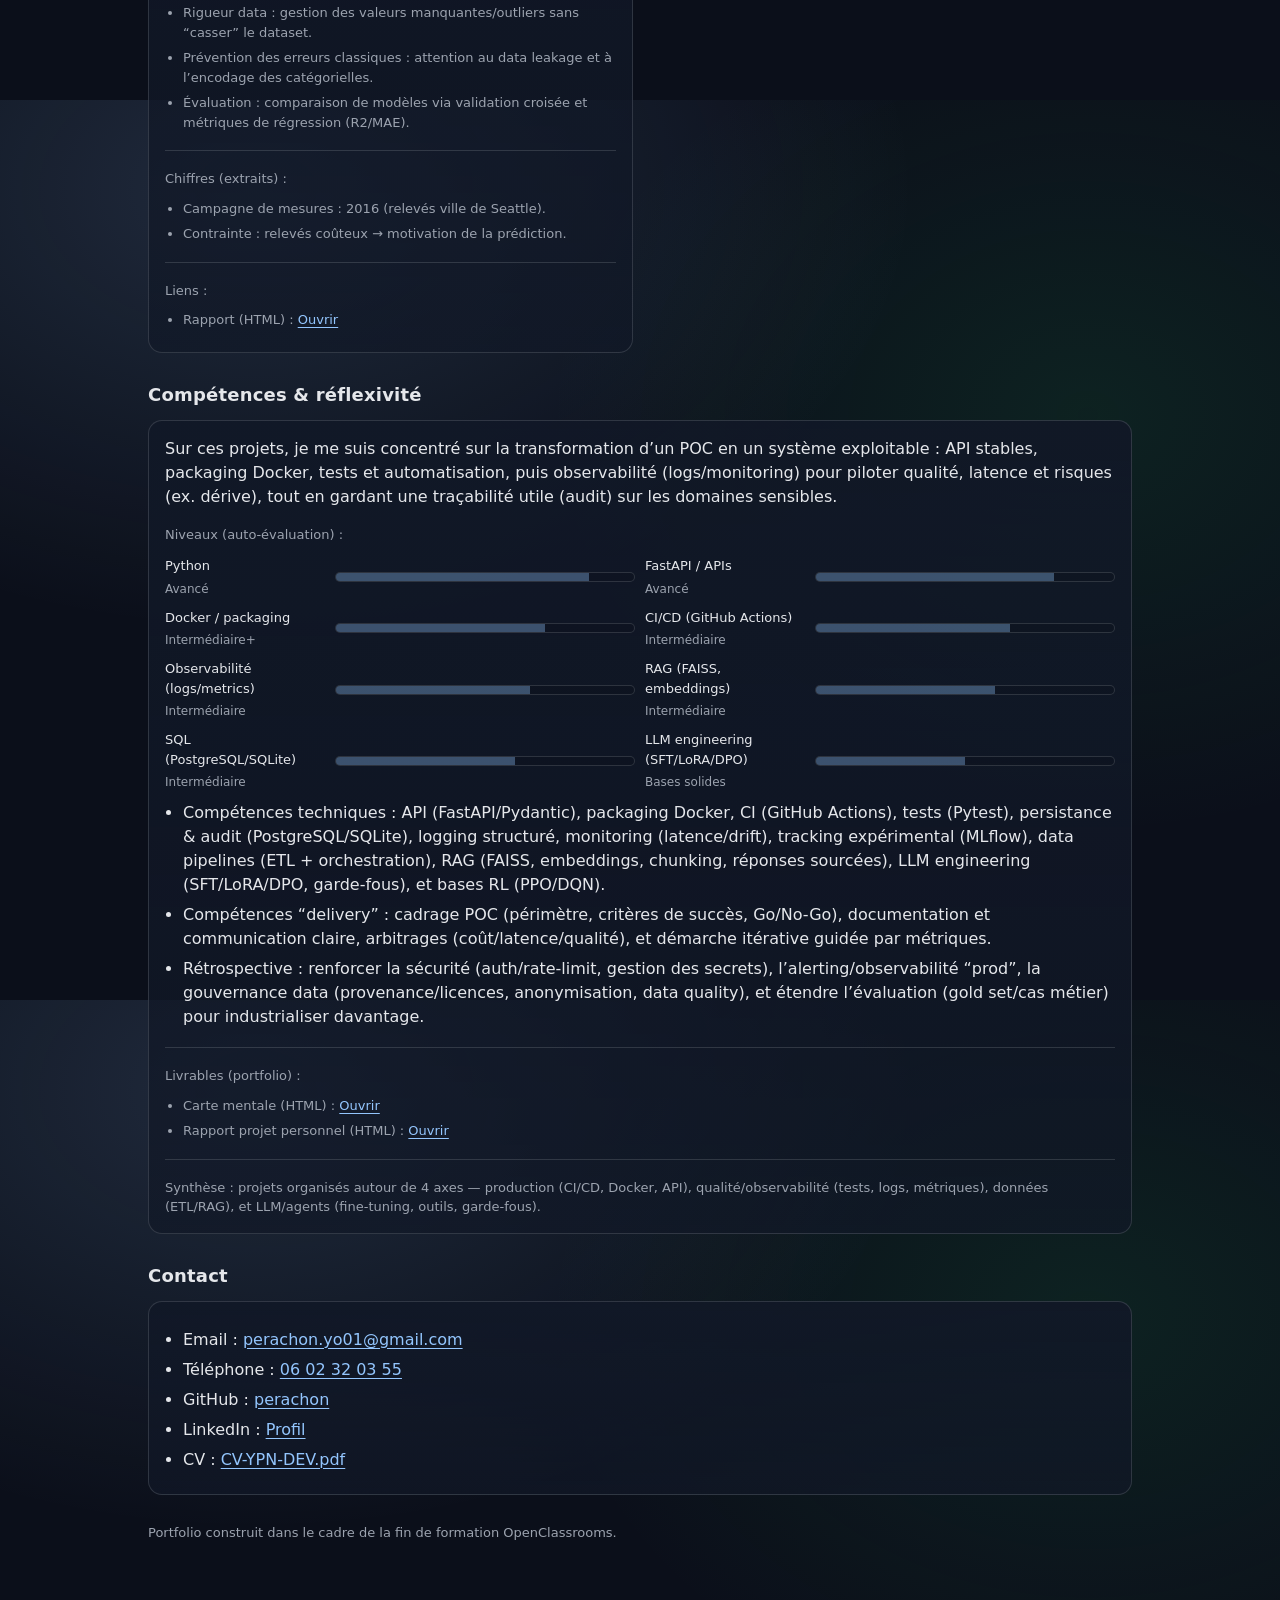
==== commit f1ba7c7b: "chore(portfolio): remove TBD and OC project numbers" ====
--- a/docs/index.html
+++ b/docs/index.html
@@ -4,7 +4,7 @@
     <meta charset="utf-8" />
     <meta name="viewport" content="width=device-width, initial-scale=1" />
     <title>Portfolio — AI Engineer</title>
-    <meta name="description" content="Portfolio (P15 OpenClassrooms) : projets, compétences et contact." />
+    <meta name="description" content="Portfolio OpenClassrooms : projets, compétences et contact." />
     <link rel="stylesheet" href="./style.css" />
   </head>
   <body>
@@ -77,8 +77,8 @@
               <div>Stack</div>
               <div>Python, FastAPI, Pydantic, Docker, GitHub Actions, MLflow, Evidently, FAISS, LangChain/LangGraph, Transformers/PEFT, Airflow, SQL (PostgreSQL/SQLite).</div>
 
-              <div>Projet personnel (P15)</div>
-              <div>Credit Scoring API (P8) — projet à dominante technique mis en avant pour la soutenance.</div>
+              <div>Projet personnel</div>
+              <div>Credit Scoring API — projet à dominante technique mis en avant pour la soutenance.</div>
             </div>
             <div class="badges" aria-label="mots-clés">
               <span class="badge">Industrialisation ML</span>
@@ -102,7 +102,7 @@
               </p>
 
               <div class="badges" aria-label="stack p8">
-                <span class="badge">Projet personnel (P15)</span>
+                <span class="badge">Projet personnel</span>
                 <span class="badge">FastAPI</span>
                 <span class="badge">Docker</span>
                 <span class="badge">CI/CD</span>
@@ -157,10 +157,10 @@
               <div class="small">
                 Liens :
                 <ul>
-                  <li>Rapport P15 (HTML) : <a target="_blank" href="./rapports/rapport_P15_projet_perso_credit_scoring.html">Ouvrir</a></li>
+                  <li>Rapport projet personnel (HTML) : <a target="_blank" href="./rapports/rapport_P15_projet_perso_credit_scoring.html">Ouvrir</a></li>
                   <li>Rapport (HTML) : <a target="_blank" href="./rapports/rapport_P8_credit_scoring.html">Ouvrir</a></li>
                   <li>Démo : <a href="https://perachon-credit-scoring-api-v2.hf.space/docs" target="_blank" rel="noreferrer">Swagger /docs</a></li>
-                  <li>Code (GitHub) : <a href="https://github.com/perachon/p6-8-MLOps" target="_blank" rel="noreferrer">https://github.com/perachon/p6-8-MLOps</a></li>
+                  <li>Code (GitHub) : <a href="https://github.com/perachon/p6-8-MLOps" target="_blank" rel="noreferrer">GitHub</a></li>
                   <li>Repo (Spaces) : <a href="https://huggingface.co/spaces/perachon/credit-scoring-api-v2/tree/main" target="_blank" rel="noreferrer">Hugging Face</a></li>
                 </ul>
               </div>
@@ -633,7 +633,7 @@
                 Chiffres (extraits) :
                 <ul>
                   <li>Contraintes : POC à livrer en 4 semaines ; SFT ~5 000 paires.</li>
-                  <li>Latence (P50, extraits) : local réel ~13,5s ; cloud stub ~0,23s.</li>
+                  <li>Latence (p50, extraits) : local réel ~13,5s ; cloud stub ~0,23s.</li>
                 </ul>
               </div>
 
@@ -836,10 +836,10 @@
 
             <hr />
             <div class="small">
-              Livrables P15 :
+              Livrables (portfolio) :
               <ul>
                 <li>Carte mentale (HTML) : <a target="_blank" href="./rapports/carte_mentale_P15.html">Ouvrir</a></li>
-                <li>Rapport P15 (HTML) : <a target="_blank" href="./rapports/rapport_P15_projet_perso_credit_scoring.html">Ouvrir</a></li>
+                <li>Rapport projet personnel (HTML) : <a target="_blank" href="./rapports/rapport_P15_projet_perso_credit_scoring.html">Ouvrir</a></li>
               </ul>
             </div>
             <hr />
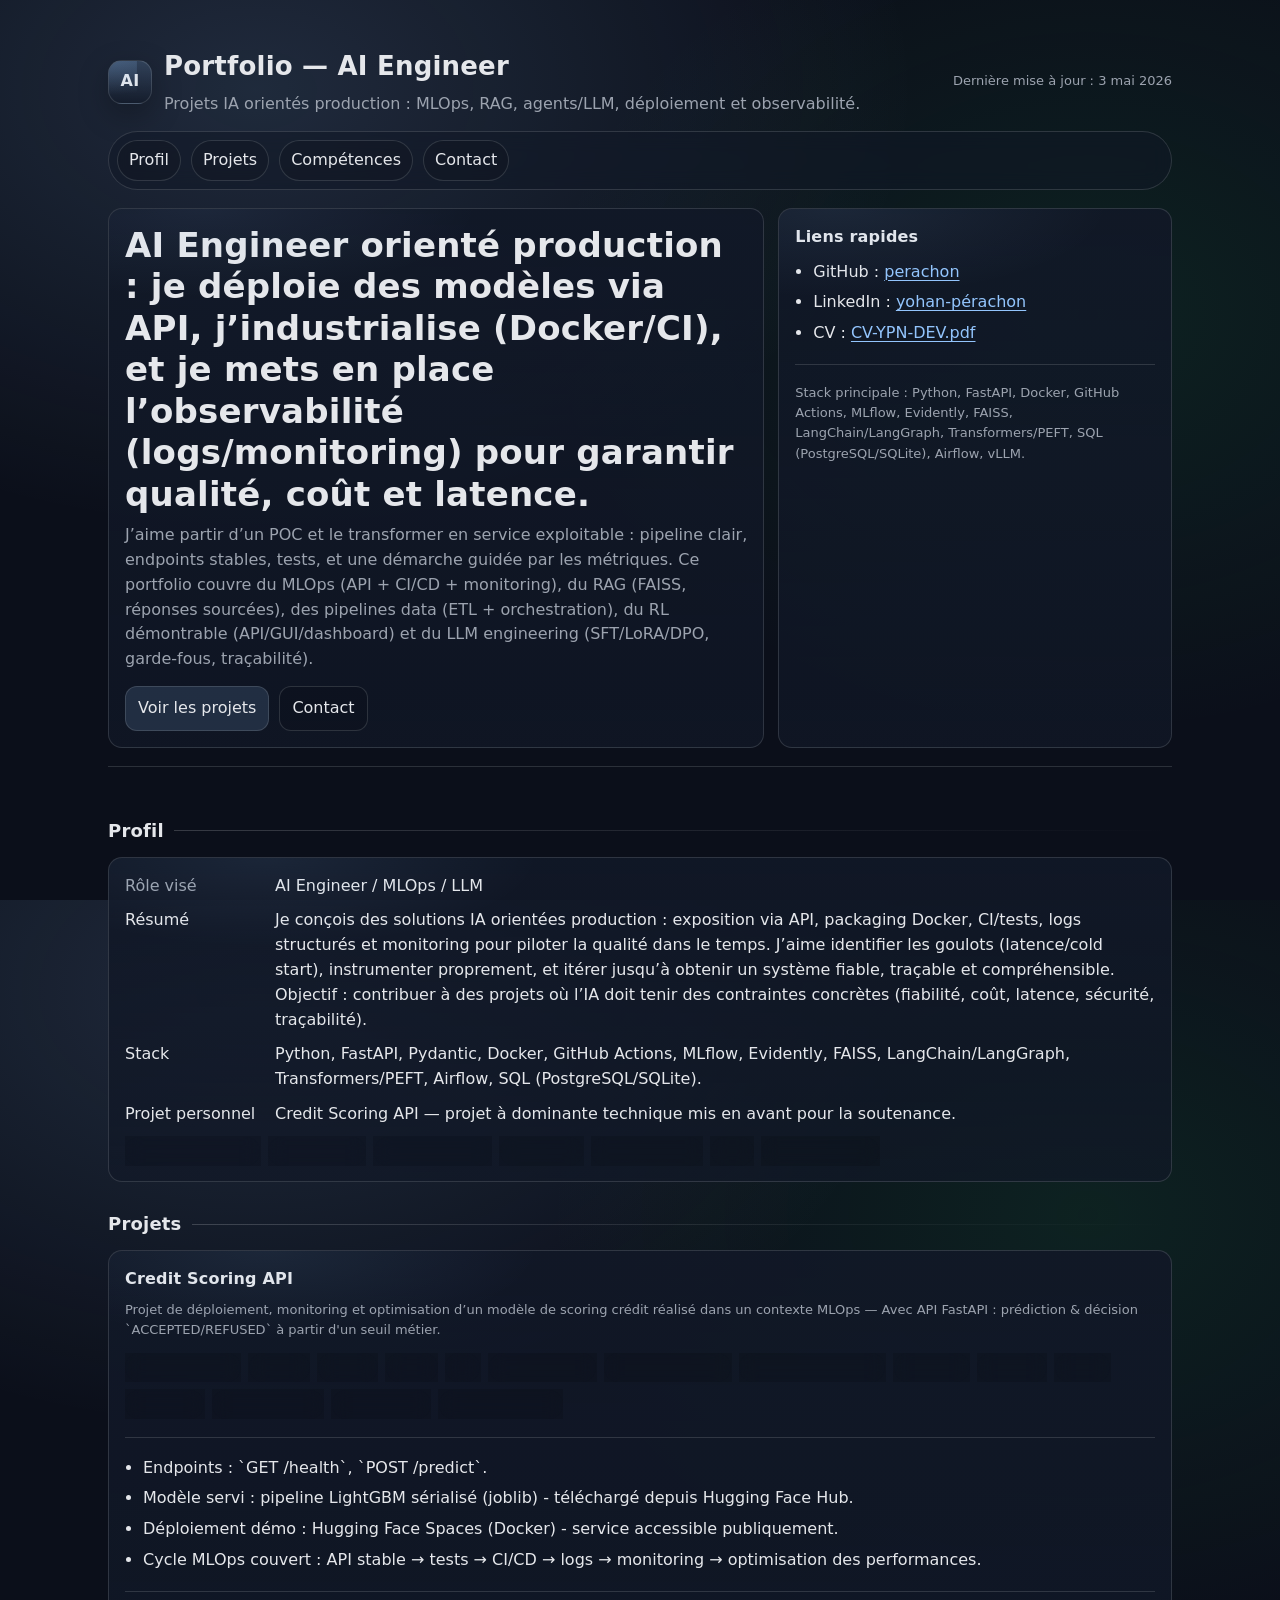
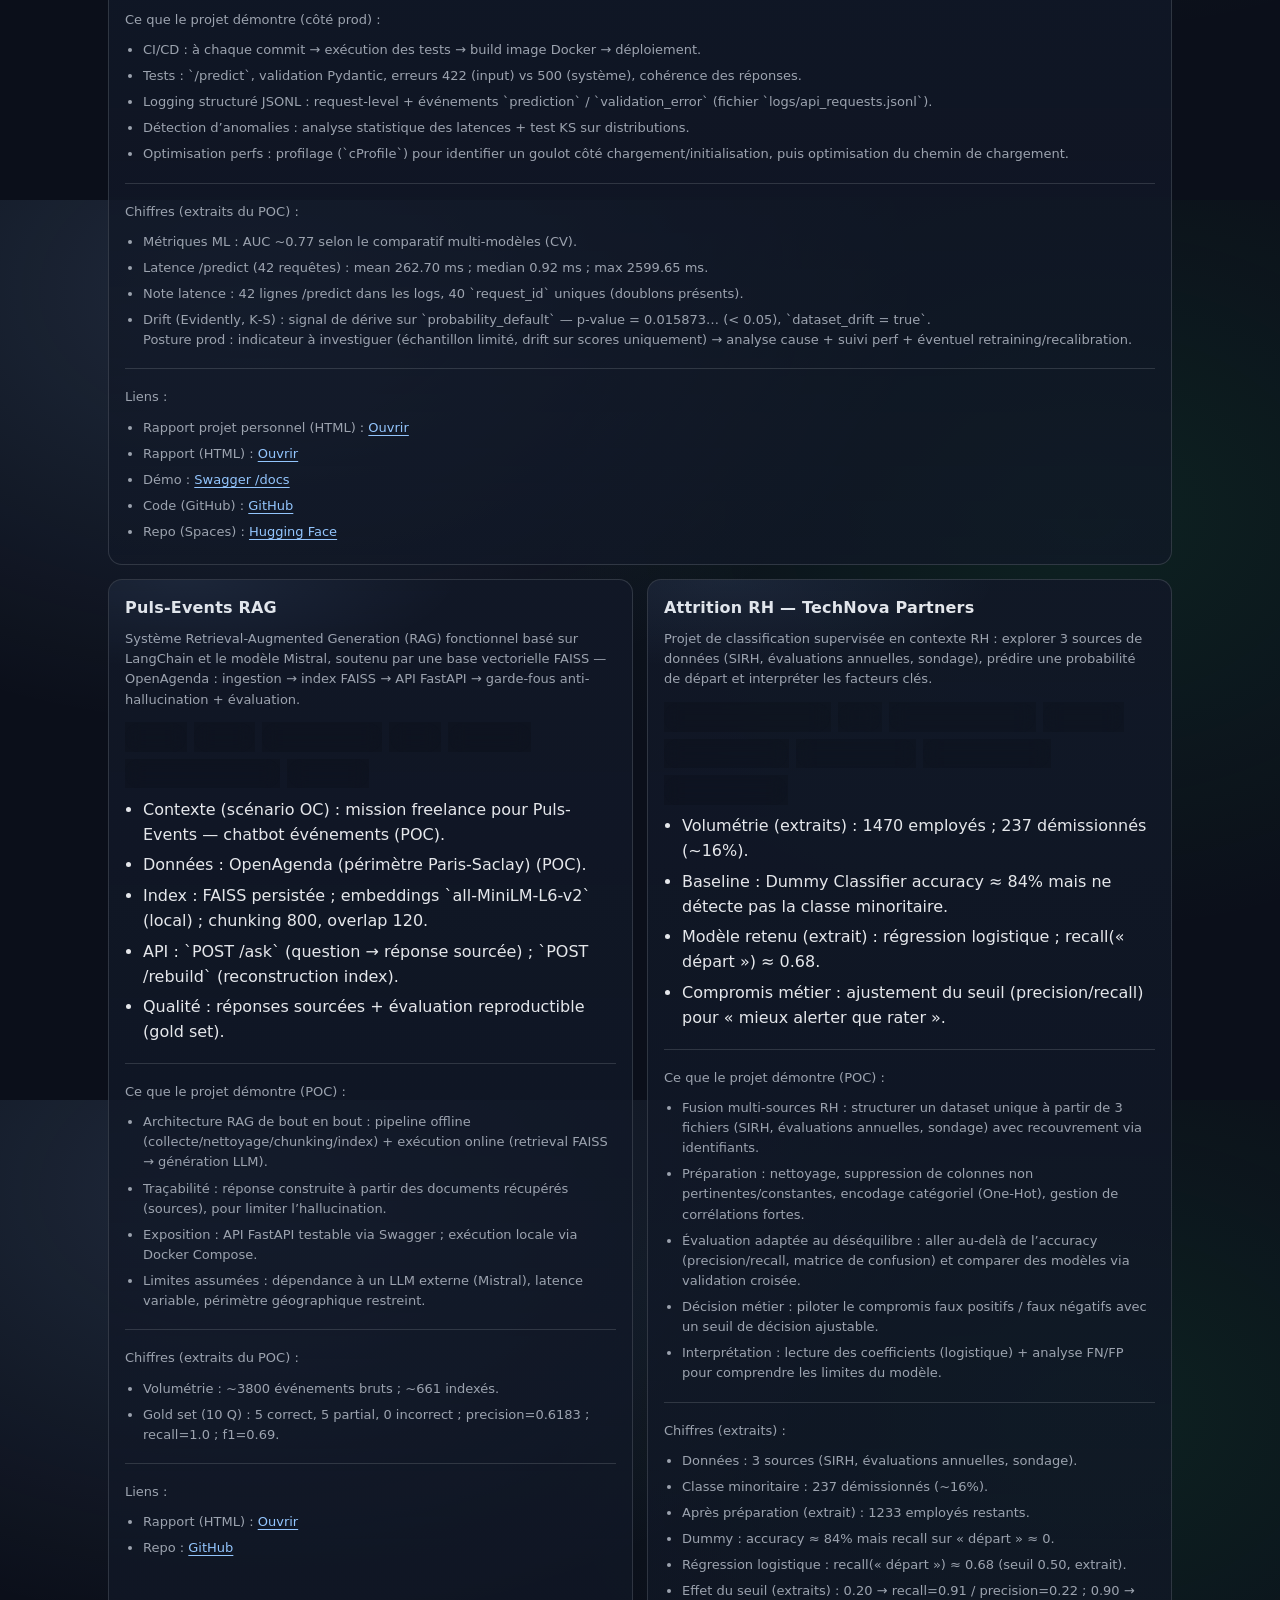
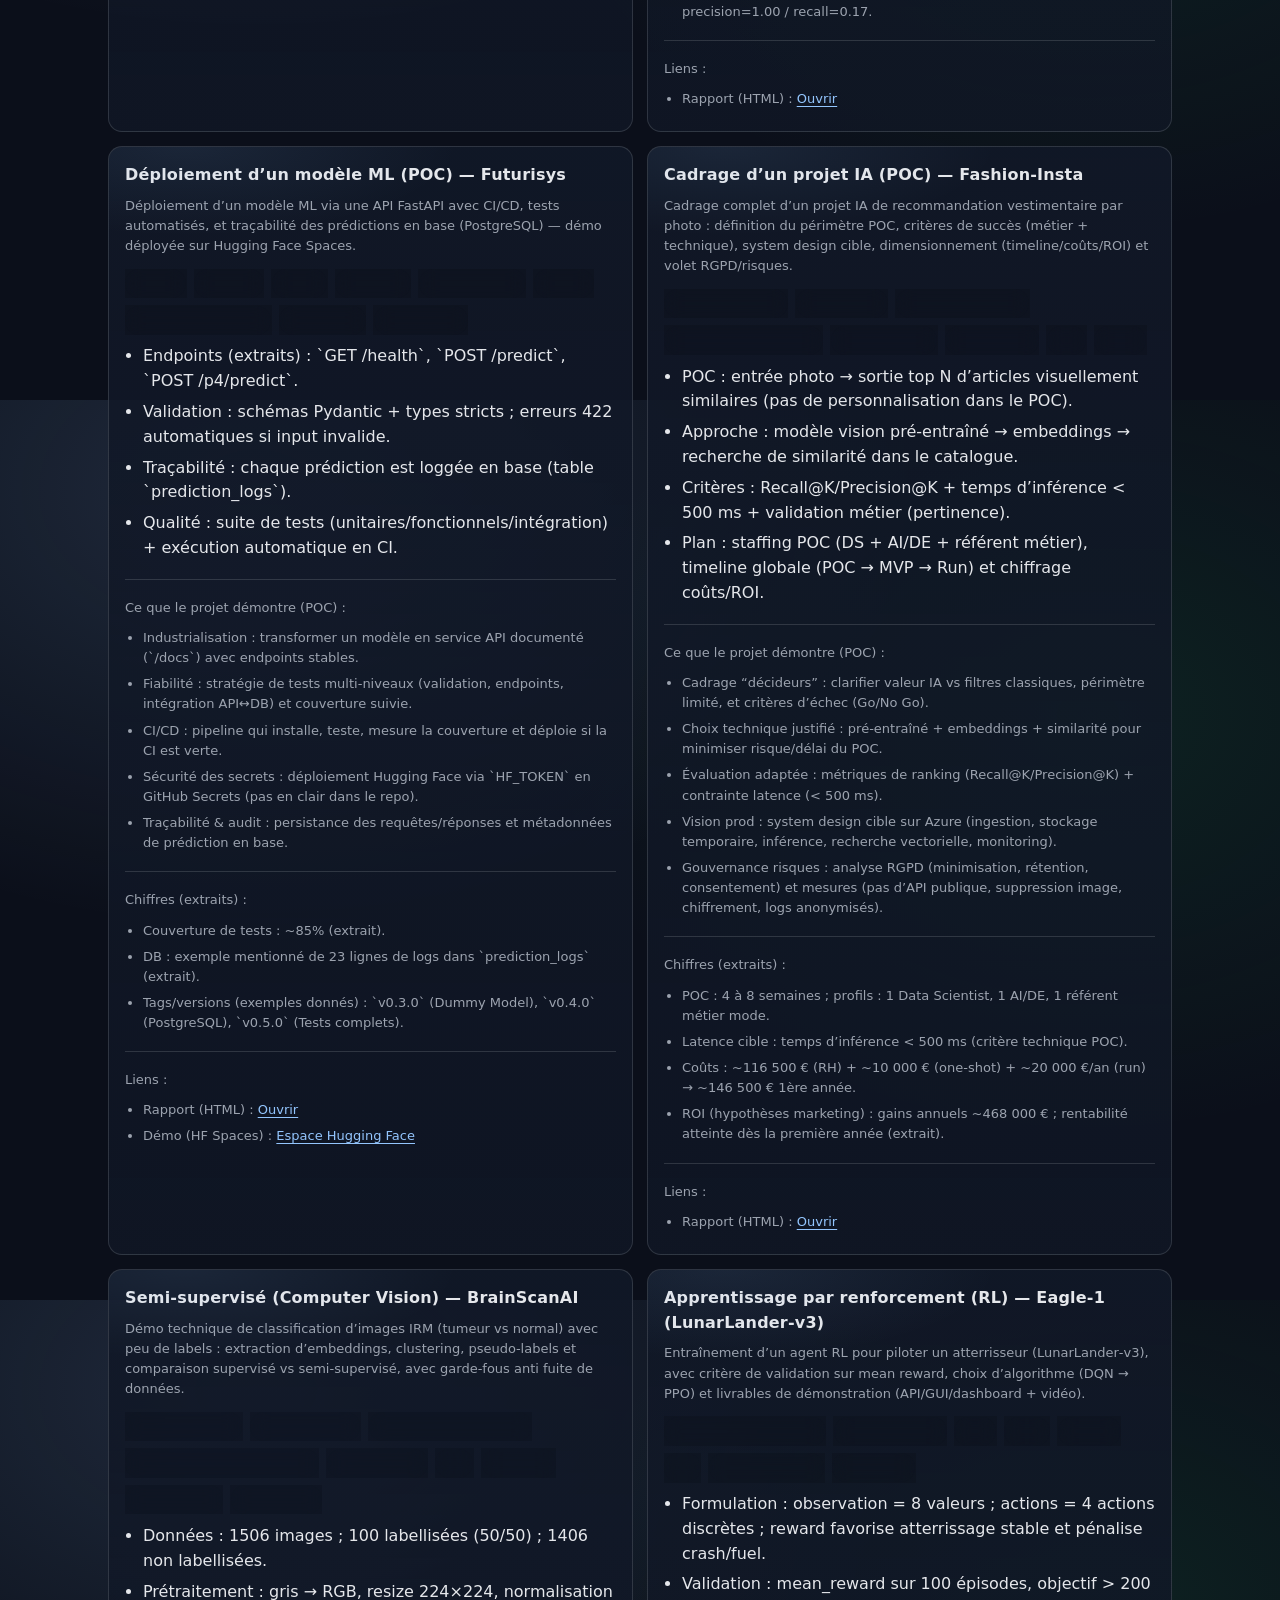
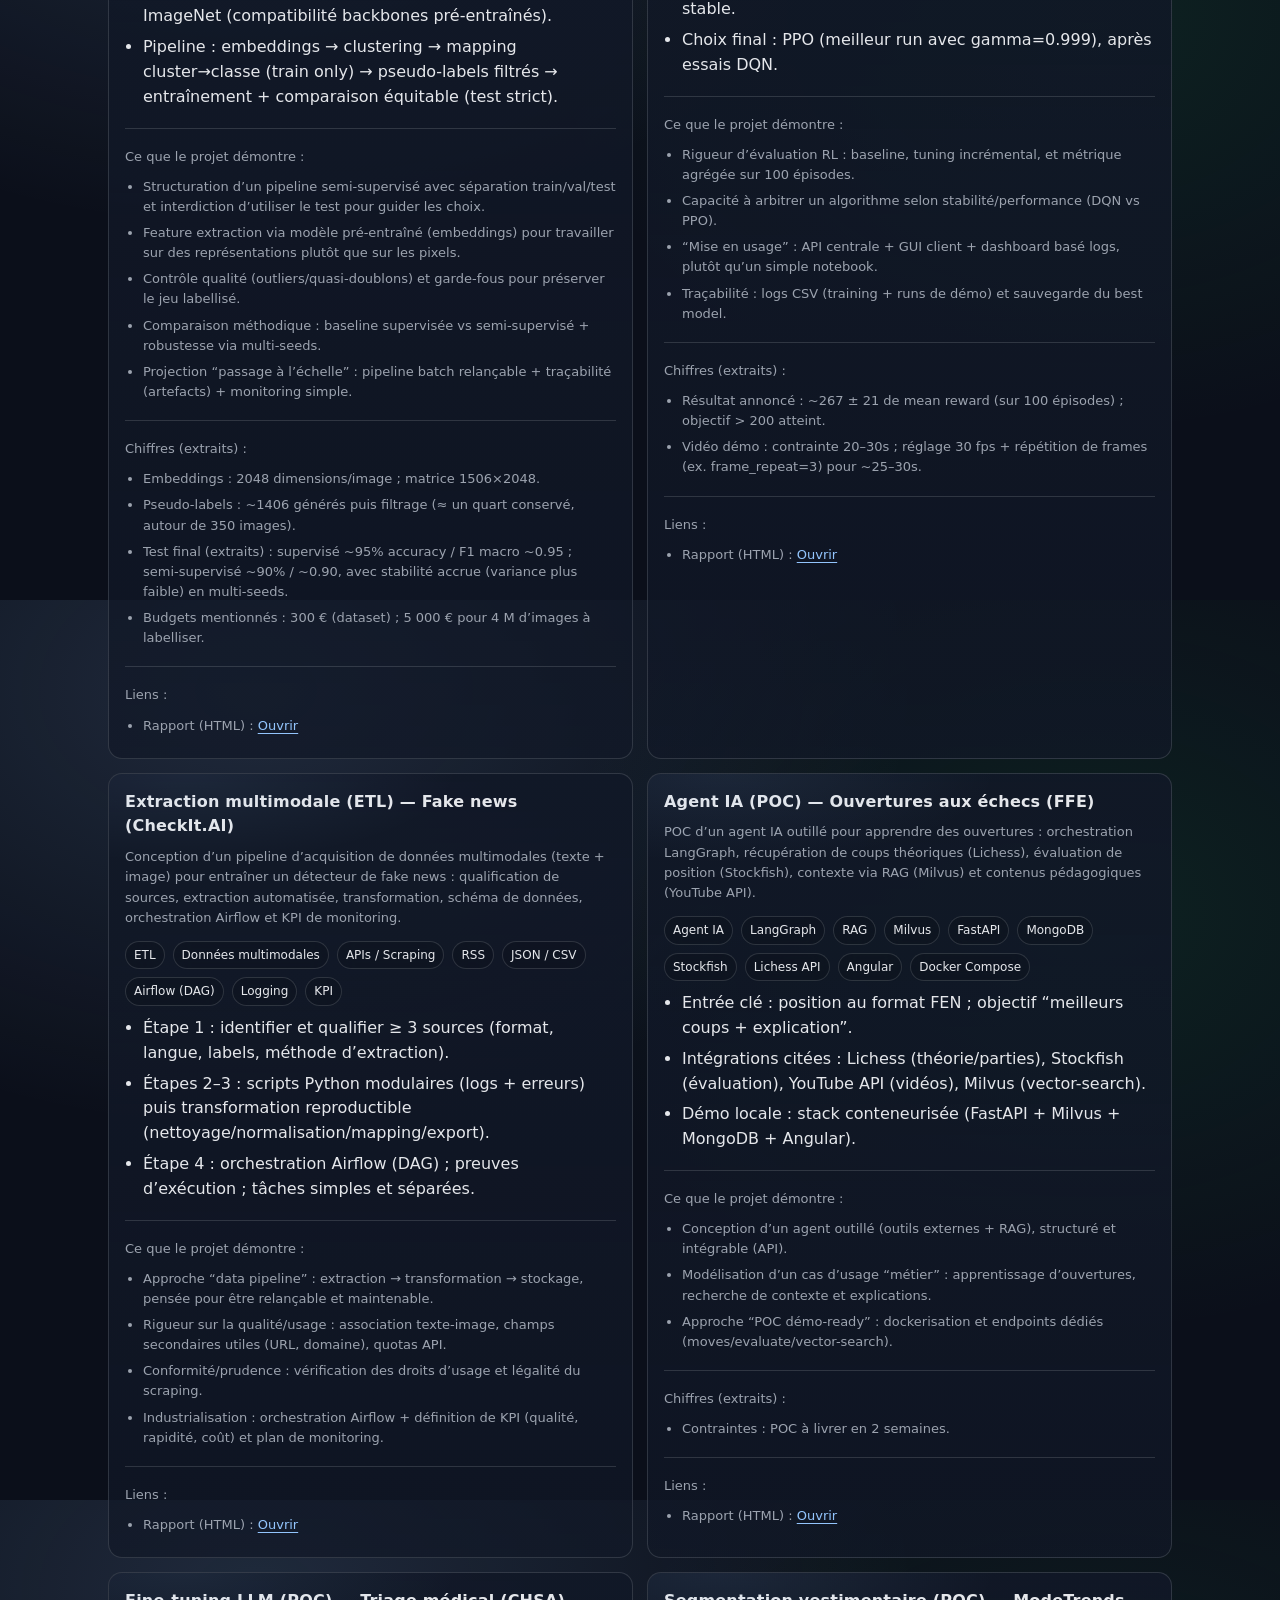
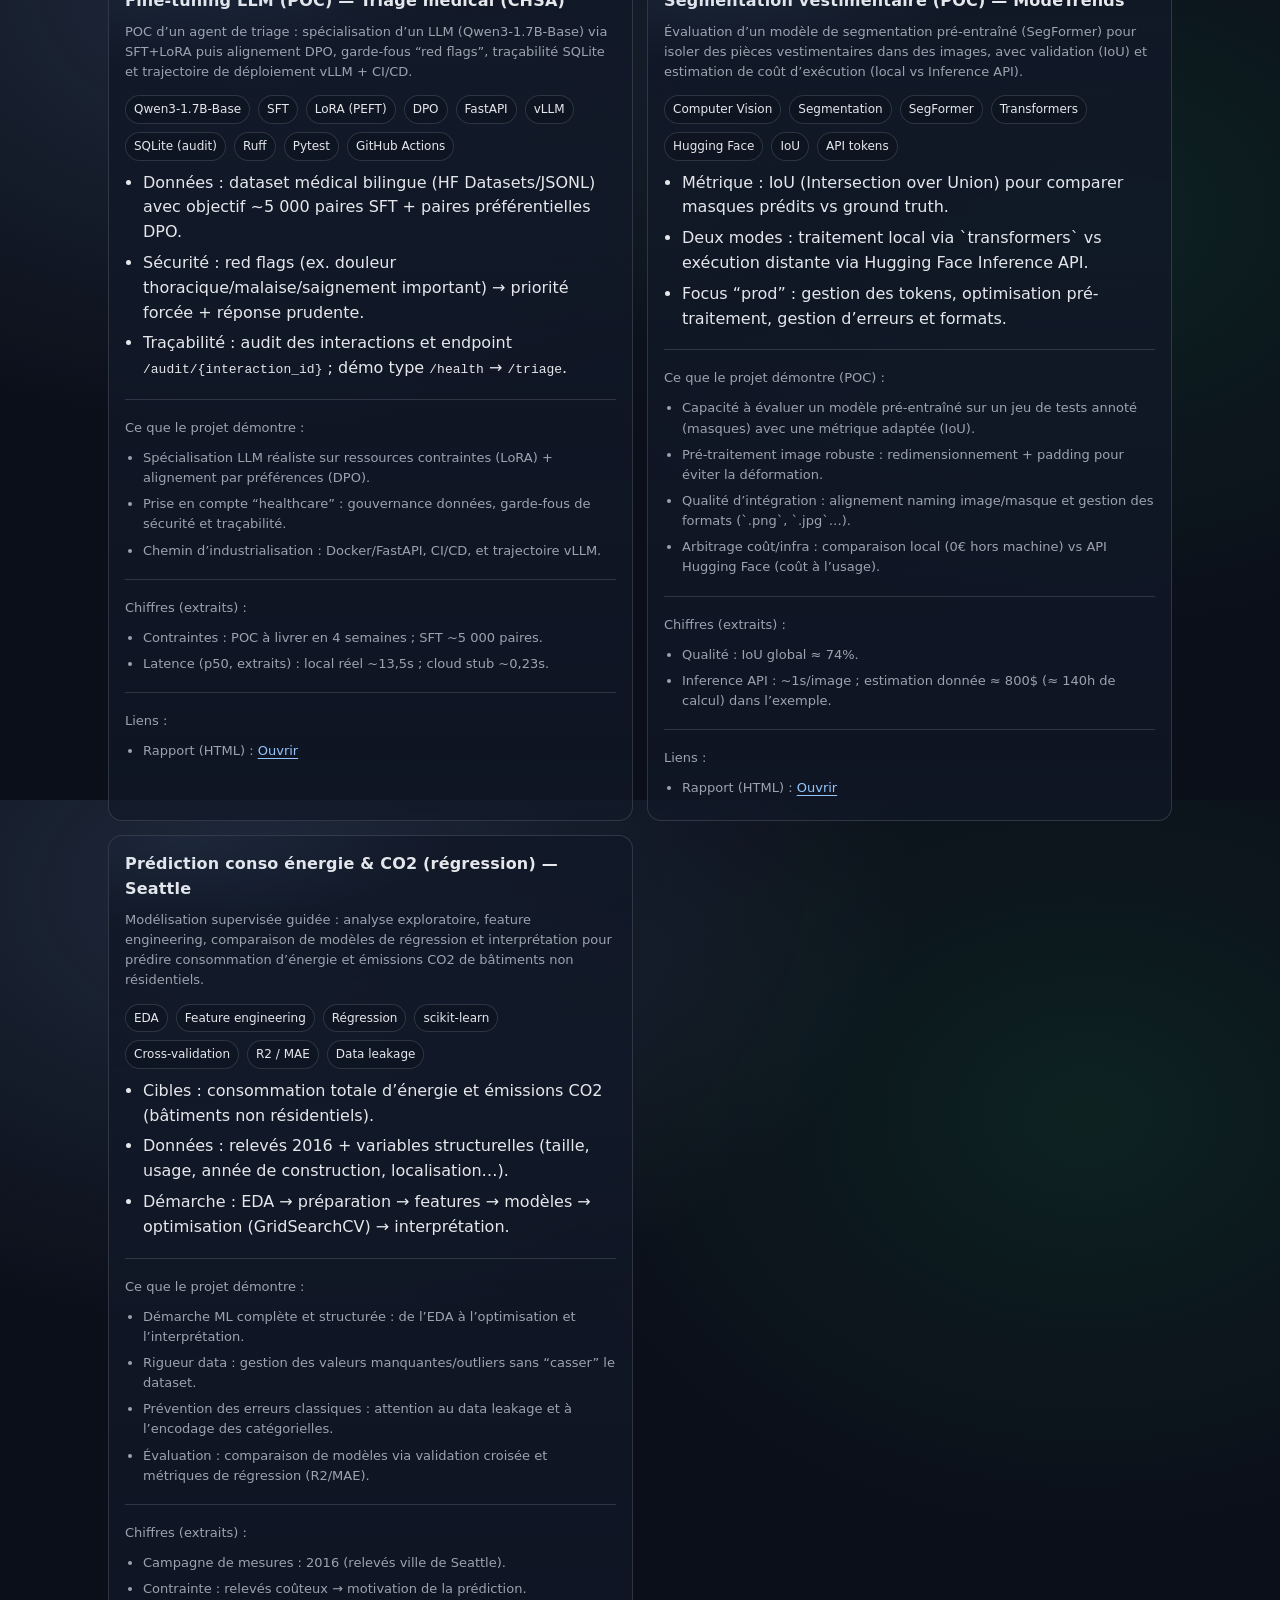
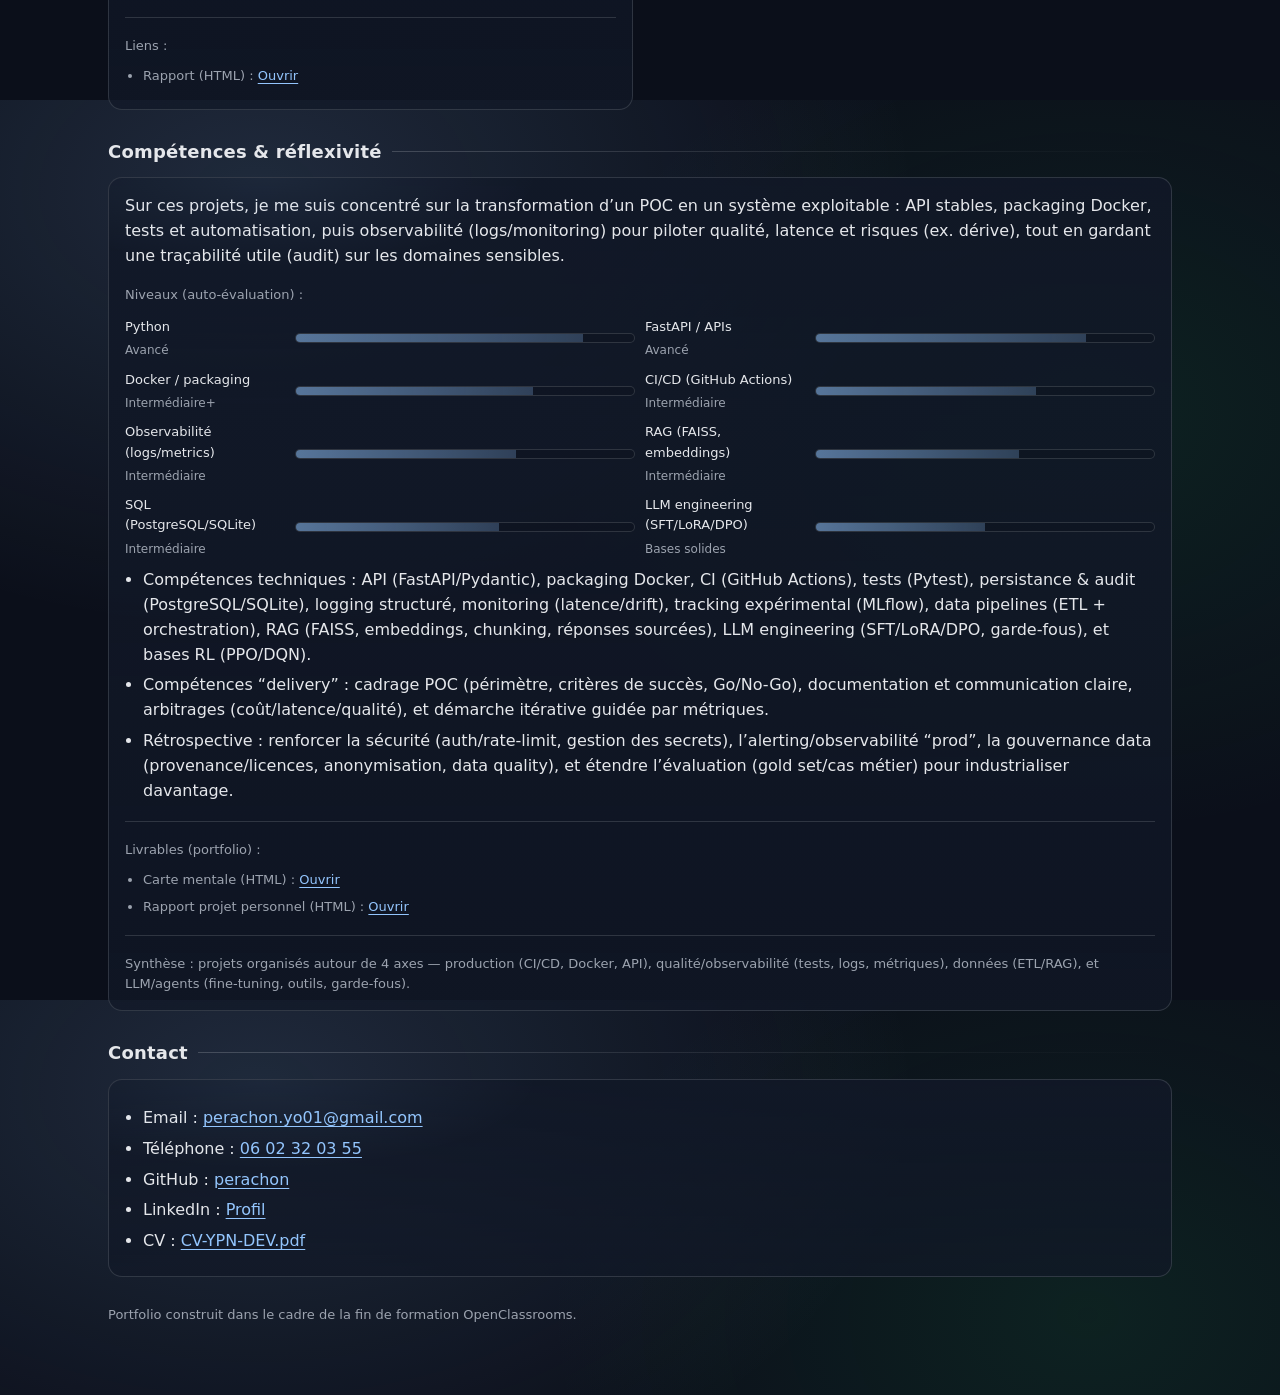
==== commit a2f92891: "style(portfolio): modernize UI and animate skill meters" ====
--- a/docs/index.html
+++ b/docs/index.html
@@ -767,7 +767,7 @@
                     <div class="skill__name">Python</div>
                     <div class="skill__level">Avancé</div>
                   </div>
-                  <div class="meter" aria-hidden="true"><div class="meter__fill" style="width:85%"></div></div>
+                  <div class="meter" aria-hidden="true"><div class="meter__fill" style="--w:85%"></div></div>
                 </div>
 
                 <div class="skill">
@@ -775,7 +775,7 @@
                     <div class="skill__name">FastAPI / APIs</div>
                     <div class="skill__level">Avancé</div>
                   </div>
-                  <div class="meter" aria-hidden="true"><div class="meter__fill" style="width:80%"></div></div>
+                  <div class="meter" aria-hidden="true"><div class="meter__fill" style="--w:80%"></div></div>
                 </div>
 
                 <div class="skill">
@@ -783,7 +783,7 @@
                     <div class="skill__name">Docker / packaging</div>
                     <div class="skill__level">Intermédiaire+</div>
                   </div>
-                  <div class="meter" aria-hidden="true"><div class="meter__fill" style="width:70%"></div></div>
+                  <div class="meter" aria-hidden="true"><div class="meter__fill" style="--w:70%"></div></div>
                 </div>
 
                 <div class="skill">
@@ -791,7 +791,7 @@
                     <div class="skill__name">CI/CD (GitHub Actions)</div>
                     <div class="skill__level">Intermédiaire</div>
                   </div>
-                  <div class="meter" aria-hidden="true"><div class="meter__fill" style="width:65%"></div></div>
+                  <div class="meter" aria-hidden="true"><div class="meter__fill" style="--w:65%"></div></div>
                 </div>
 
                 <div class="skill">
@@ -799,7 +799,7 @@
                     <div class="skill__name">Observabilité (logs/metrics)</div>
                     <div class="skill__level">Intermédiaire</div>
                   </div>
-                  <div class="meter" aria-hidden="true"><div class="meter__fill" style="width:65%"></div></div>
+                  <div class="meter" aria-hidden="true"><div class="meter__fill" style="--w:65%"></div></div>
                 </div>
 
                 <div class="skill">
@@ -807,7 +807,7 @@
                     <div class="skill__name">RAG (FAISS, embeddings)</div>
                     <div class="skill__level">Intermédiaire</div>
                   </div>
-                  <div class="meter" aria-hidden="true"><div class="meter__fill" style="width:60%"></div></div>
+                  <div class="meter" aria-hidden="true"><div class="meter__fill" style="--w:60%"></div></div>
                 </div>
 
                 <div class="skill">
@@ -815,7 +815,7 @@
                     <div class="skill__name">SQL (PostgreSQL/SQLite)</div>
                     <div class="skill__level">Intermédiaire</div>
                   </div>
-                  <div class="meter" aria-hidden="true"><div class="meter__fill" style="width:60%"></div></div>
+                  <div class="meter" aria-hidden="true"><div class="meter__fill" style="--w:60%"></div></div>
                 </div>
 
                 <div class="skill">
@@ -823,7 +823,7 @@
                     <div class="skill__name">LLM engineering (SFT/LoRA/DPO)</div>
                     <div class="skill__level">Bases solides</div>
                   </div>
-                  <div class="meter" aria-hidden="true"><div class="meter__fill" style="width:50%"></div></div>
+                  <div class="meter" aria-hidden="true"><div class="meter__fill" style="--w:50%"></div></div>
                 </div>
               </div>
             </div>
--- a/docs/style.css
+++ b/docs/style.css
@@ -8,6 +8,7 @@
   --border-strong:rgba(229,231,235,.22);
   --ring:rgba(147,197,253,.35);
   --shadow: 0 18px 50px rgba(0,0,0,.35);
+  --shadow-soft: 0 10px 30px rgba(0,0,0,.28);
 }
 *{box-sizing:border-box}
 html,body{height:100%}
@@ -19,9 +20,10 @@
               radial-gradient(900px 700px at 85% 35%, rgba(34,197,94,.10), transparent 60%),
               var(--bg);
   color:var(--text);
-  line-height:1.5;
-}
-.container{max-width:1020px;margin:0 auto;padding:28px 18px 70px}
+  line-height:1.55;
+  text-rendering:optimizeLegibility;
+}
+.container{max-width:1100px;margin:0 auto;padding:28px 18px 70px}
 header{padding:18px 0 18px;border-bottom:1px solid var(--border)}
 
 .brand{display:flex;align-items:center;justify-content:space-between;gap:14px;flex-wrap:wrap}
@@ -30,14 +32,43 @@
   width:44px;height:44px;border-radius:14px;
   border:1px solid var(--border);
   background: linear-gradient(180deg, rgba(147,197,253,.18), rgba(17,24,39,.65));
-  box-shadow: var(--shadow);
+  box-shadow: var(--shadow-soft);
   display:grid;place-items:center;
   font-weight:700;letter-spacing:.3px;
+  position:relative;
+  overflow:hidden;
+}
+.logo::after{
+  content:"";
+  position:absolute;
+  inset:-2px;
+  background: radial-gradient(200px 60px at 10% 0%, rgba(147,197,253,.25), transparent 60%);
+  transform:translateX(-35%);
+  animation: logo-shine 7s ease-in-out infinite;
+  pointer-events:none;
+}
+@keyframes logo-shine{
+  0%,30%{transform:translateX(-35%)}
+  55%{transform:translateX(35%)}
+  100%{transform:translateX(-35%)}
 }
 .brand h1{margin:0;font-size:26px;letter-spacing:.2px}
 .brand p{margin:6px 0 0;color:var(--muted)}
 
-nav{margin-top:14px;display:flex;flex-wrap:wrap;gap:10px}
+nav{
+  margin-top:14px;
+  display:flex;
+  flex-wrap:wrap;
+  gap:10px;
+  position:sticky;
+  top:12px;
+  z-index:20;
+  padding:8px;
+  border-radius:999px;
+  border:1px solid var(--border);
+  background: rgba(17,24,39,.55);
+  backdrop-filter: blur(10px);
+}
 nav a{
   color:var(--text);
   text-decoration:none;
@@ -49,10 +80,11 @@
 }
 nav a:hover{border-color:var(--border-strong);background:rgba(0,0,0,.20);transform:translateY(-1px)}
 nav a:focus-visible{outline:2px solid var(--ring);outline-offset:2px}
+section{scroll-margin-top:84px}
 
 .hero{margin-top:18px;display:grid;grid-template-columns:1fr;gap:14px}
 @media (min-width:820px){.hero{grid-template-columns:1.25fr .75fr;align-items:stretch}}
-.hero__title{margin:0;font-size:30px;letter-spacing:.2px}
+.hero__title{margin:0;font-size:30px;letter-spacing:.2px;line-height:1.22}
 @media (min-width:820px){.hero__title{font-size:34px}}
 .hero__subtitle{margin:8px 0 0;color:var(--muted)}
 .actions{display:flex;flex-wrap:wrap;gap:10px;margin-top:14px}
@@ -65,16 +97,30 @@
   background: rgba(147,197,253,.14);
   color:var(--text);
   text-decoration:none;
-  transition: transform .15s ease, border-color .15s ease, background-color .15s ease;
-}
-.btn:hover{transform:translateY(-1px);border-color:var(--border-strong);background:rgba(147,197,253,.18)}
+  transition: transform .15s ease, border-color .15s ease, background-color .15s ease, box-shadow .15s ease;
+  box-shadow: 0 0 0 rgba(0,0,0,0);
+}
+.btn:hover{transform:translateY(-1px);border-color:var(--border-strong);background:rgba(147,197,253,.18);box-shadow: var(--shadow-soft)}
 .btn--ghost{background:rgba(0,0,0,.10)}
 .btn--ghost:hover{background:rgba(0,0,0,.20)}
 .btn:focus-visible{outline:2px solid var(--ring);outline-offset:2px}
 
 main{padding-top:22px}
 section{margin:28px 0}
-section h2{margin:0 0 12px;font-size:18px;letter-spacing:.2px}
+section h2{
+  margin:0 0 12px;
+  font-size:18px;
+  letter-spacing:.2px;
+  display:flex;
+  align-items:center;
+  gap:10px;
+}
+section h2::after{
+  content:"";
+  height:1px;
+  flex:1;
+  background: linear-gradient(90deg, rgba(229,231,235,.20), transparent);
+}
 .card{
   background: linear-gradient(180deg, rgba(17,24,39,.92), rgba(17,24,39,.72));
   border:1px solid var(--border);
@@ -82,6 +128,16 @@
   padding:16px;
   box-shadow: 0 0 0 rgba(0,0,0,0);
   transition: transform .15s ease, border-color .15s ease, box-shadow .15s ease;
+  position:relative;
+  overflow:hidden;
+}
+.card::before{
+  content:"";
+  position:absolute;
+  inset:-2px;
+  background: radial-gradient(420px 140px at 15% 0%, rgba(147,197,253,.12), transparent 65%);
+  opacity:.7;
+  pointer-events:none;
 }
 .card:hover{transform:translateY(-2px);border-color:var(--border-strong);box-shadow: var(--shadow)}
 .card:focus-within{border-color:var(--border-strong);box-shadow: 0 0 0 4px rgba(147,197,253,.12)}
@@ -91,11 +147,25 @@
 @media (min-width:820px){.col-6{grid-column:span 6}}
 .kv{display:grid;grid-template-columns:140px 1fr;gap:10px}
 .kv div:first-child{color:var(--muted)}
+@media (max-width:620px){
+  .kv{grid-template-columns:1fr;gap:6px}
+  .kv div:first-child{margin-top:10px}
+}
 a{color:var(--link);text-decoration-thickness: from-font; text-underline-offset: 3px}
 ul{margin:10px 0 0;padding-left:18px}
 li{margin:6px 0}
 .badges{display:flex;flex-wrap:wrap;gap:8px;margin-top:10px}
-.badge{font-size:12px;color:var(--text);border:1px solid var(--border);padding:4px 8px;border-radius:999px;background:rgba(0,0,0,.12)}
+.badge{
+  font-size:12px;
+  color:var(--text);
+  border:1px solid var(--border);
+  padding:4px 8px;
+  border-radius:999px;
+  background:rgba(0,0,0,.12);
+  backdrop-filter: blur(8px);
+  transition: transform .15s ease, border-color .15s ease, background-color .15s ease;
+}
+.badge:hover{transform:translateY(-1px);border-color:var(--border-strong);background:rgba(0,0,0,.18)}
 hr{border:0;border-top:1px solid var(--border);margin:18px 0}
 footer{margin-top:28px;color:var(--muted);font-size:13px}
 .small{font-size:13px;color:var(--muted)}
@@ -105,8 +175,31 @@
 @media (min-width:820px){.skills{grid-template-columns:1fr 1fr}}
 .skill{display:grid;grid-template-columns:160px 1fr;gap:10px;align-items:center}
 .skill__name{color:var(--text);font-size:13px}
-.meter{height:10px;border-radius:999px;border:1px solid var(--border);background:rgba(0,0,0,.10);overflow:hidden}
-.meter__fill{height:100%;background:rgba(147,197,253,.35)}
+.meter{height:10px;border-radius:999px;border:1px solid var(--border);background:rgba(0,0,0,.10);overflow:hidden;position:relative}
+.meter::after{
+  content:"";
+  position:absolute;
+  inset:0;
+  background: linear-gradient(90deg, transparent, rgba(229,231,235,.10), transparent);
+  transform:translateX(-100%);
+  animation: meter-glint 3.8s ease-in-out infinite;
+  pointer-events:none;
+  opacity:.55;
+}
+@keyframes meter-glint{
+  0%,55%{transform:translateX(-100%)}
+  80%{transform:translateX(100%)}
+  100%{transform:translateX(100%)}
+}
+.meter__fill{
+  height:100%;
+  width: var(--w, 0%);
+  background: linear-gradient(90deg, rgba(147,197,253,.55), rgba(147,197,253,.25));
+  transform-origin:left;
+  transform:scaleX(0);
+  animation: meter-in .85s cubic-bezier(.2,.8,.2,1) forwards;
+}
+@keyframes meter-in{to{transform:scaleX(1)}}
 .skill__level{color:var(--muted);font-size:12px;margin-top:4px}
 
 h3{margin:0 0 8px;font-size:16px;letter-spacing:.2px}
@@ -118,4 +211,6 @@
   html{scroll-behavior:auto}
   .card,.btn,nav a{transition:none}
   .card:hover,.btn:hover,nav a:hover{transform:none}
-}
+  .logo::after,.meter::after,.meter__fill{animation:none}
+  .meter__fill{transform:none}
+}
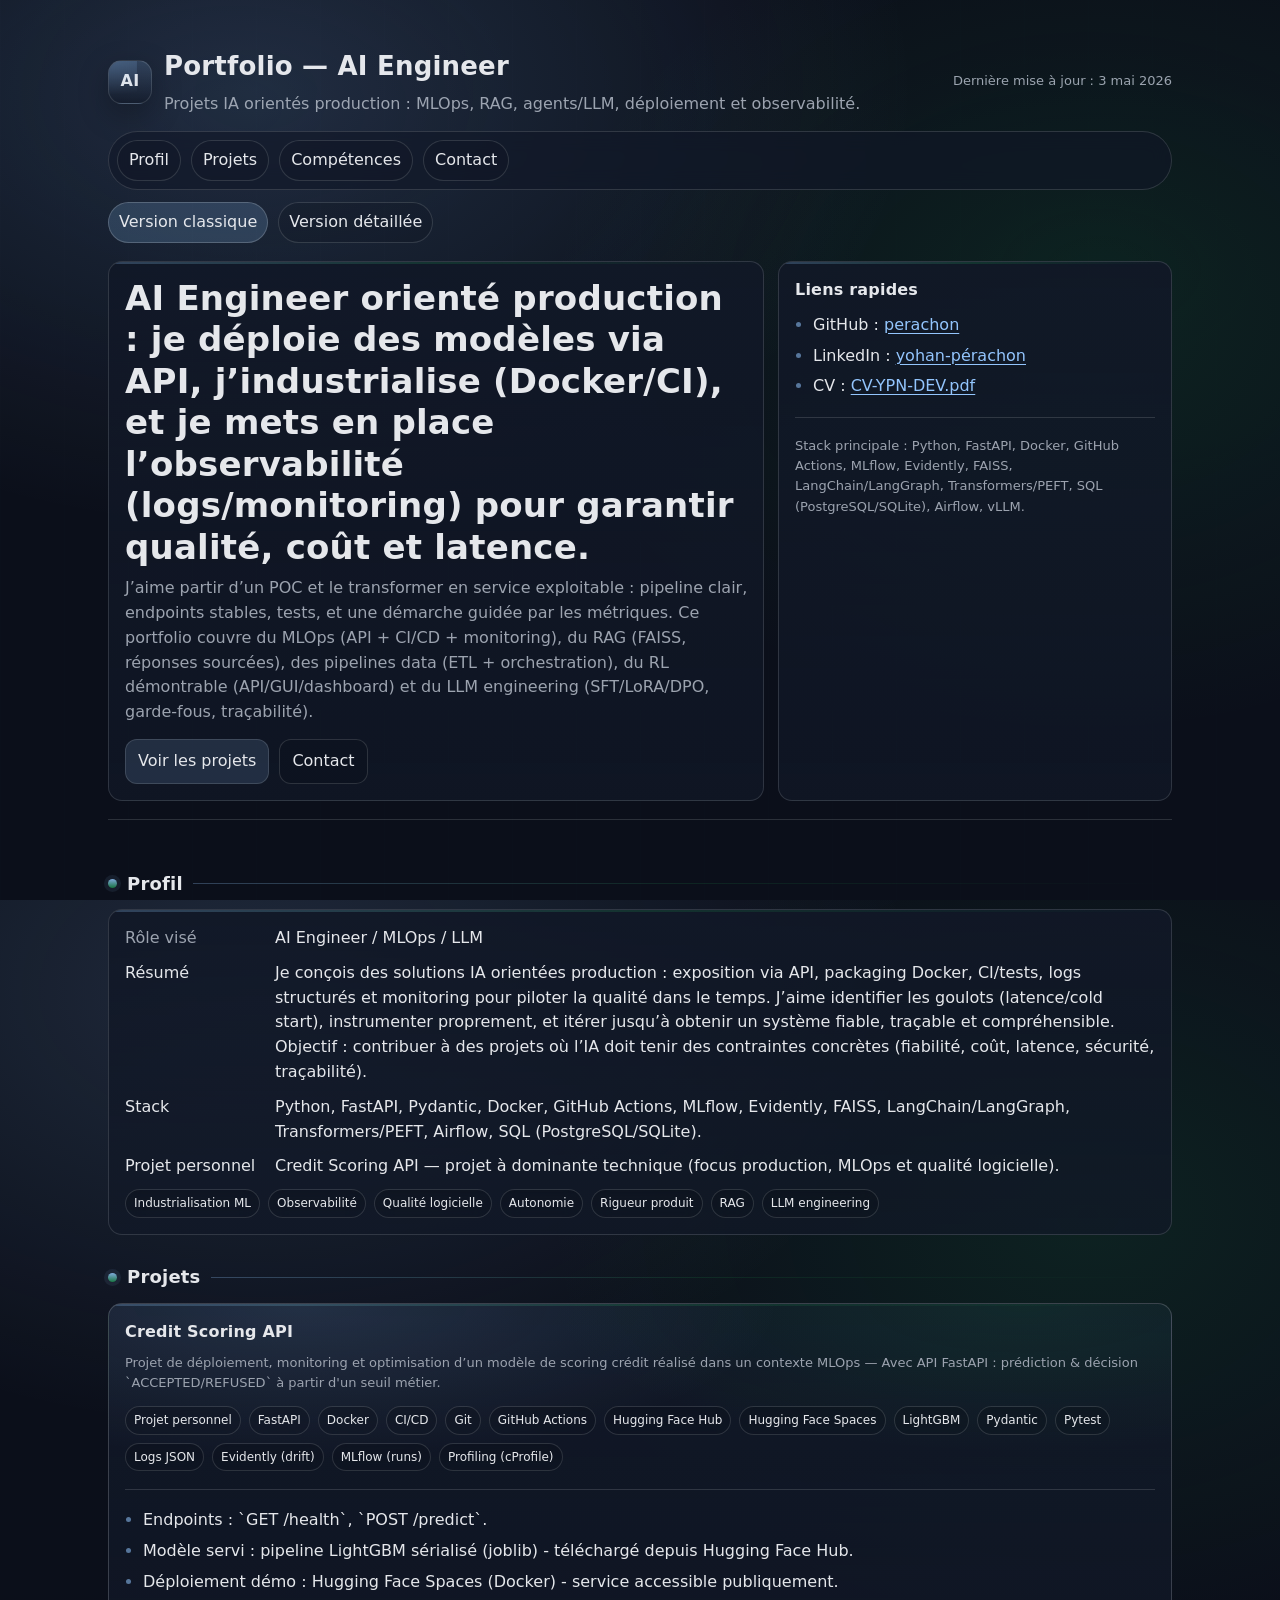
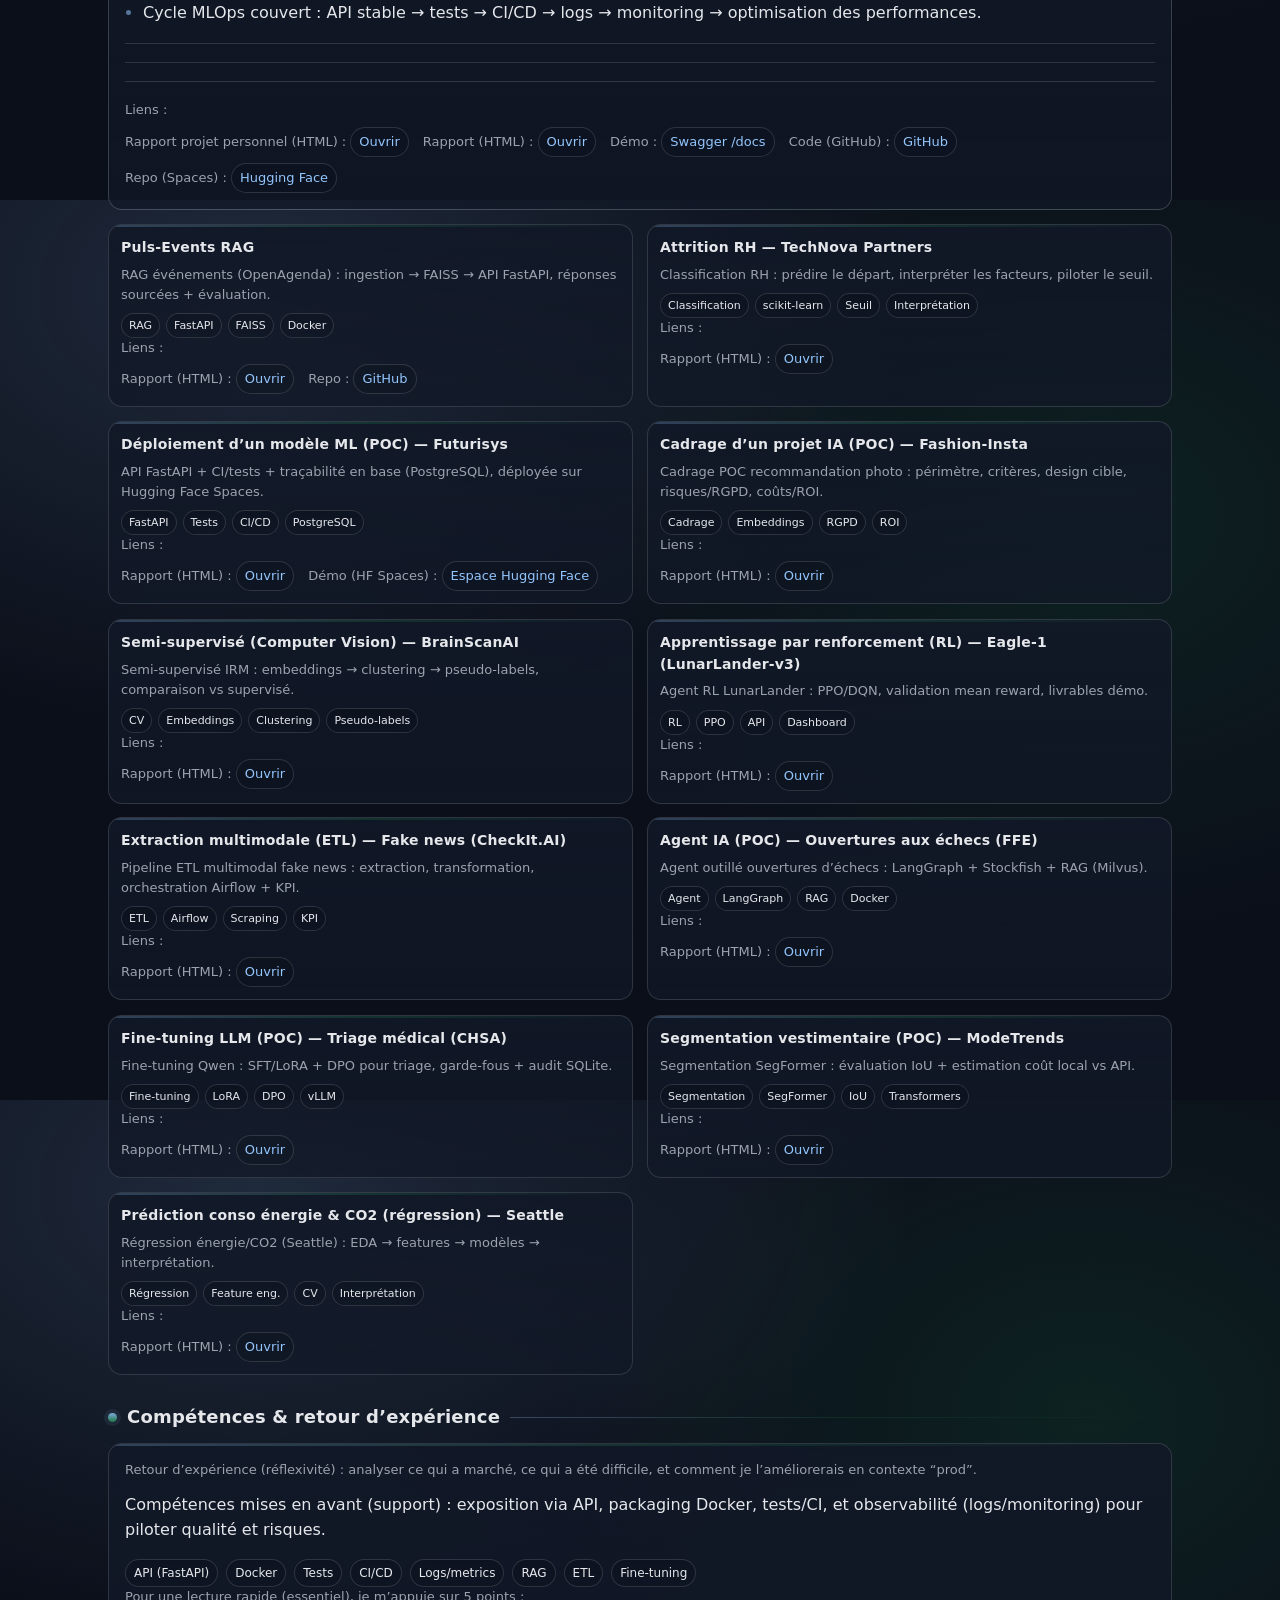
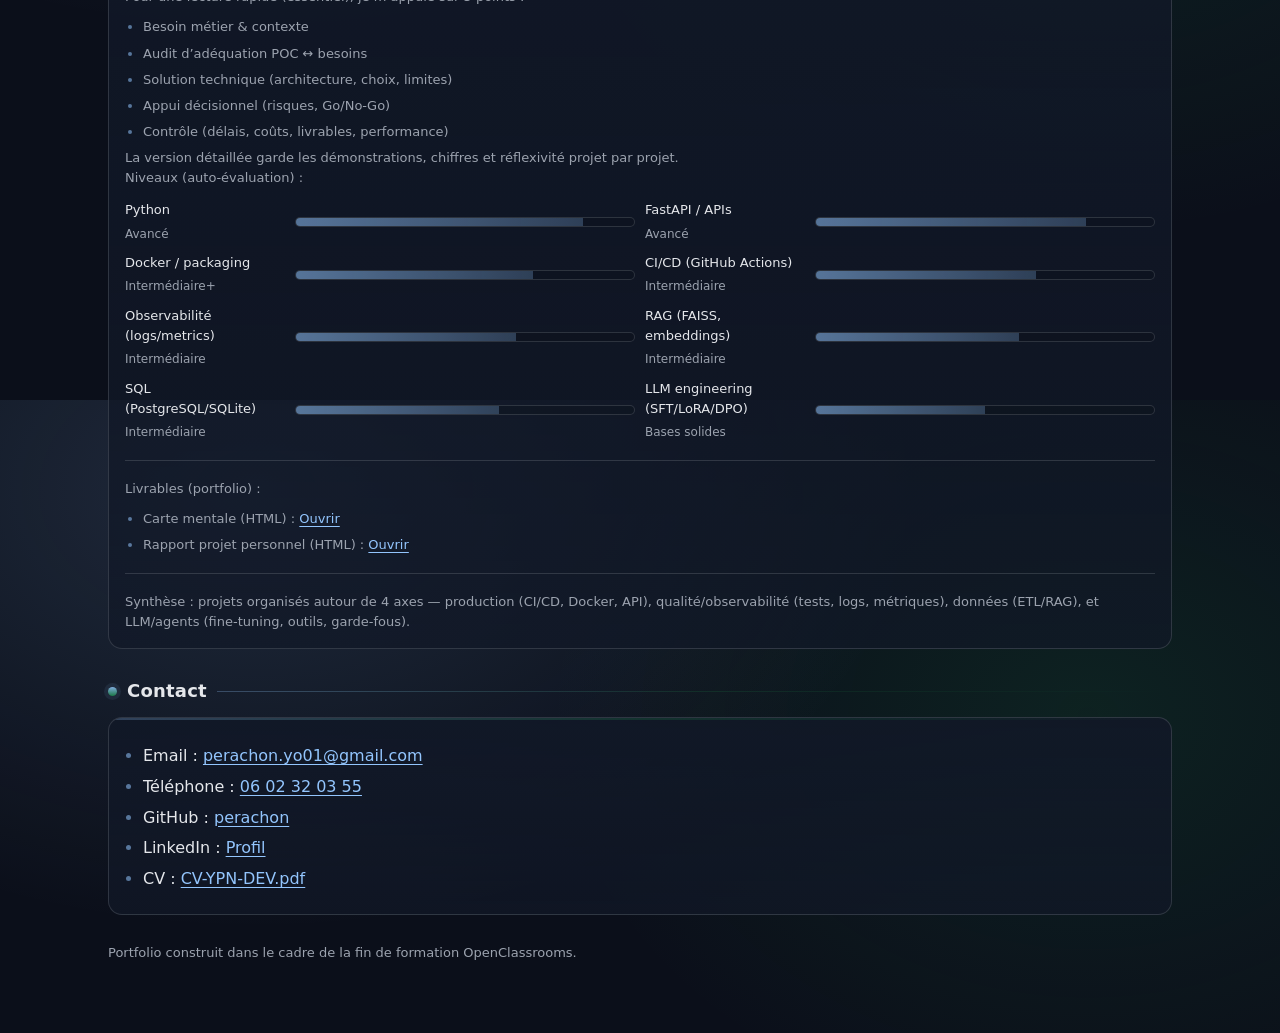
==== commit f1c2b42b: "Portfolio V1: wording cleanup, badges, visual polish" ====
--- a/docs/index.html
+++ b/docs/index.html
@@ -7,7 +7,7 @@
     <meta name="description" content="Portfolio OpenClassrooms : projets, compétences et contact." />
     <link rel="stylesheet" href="./style.css" />
   </head>
-  <body>
+  <body data-view="short">
     <div class="container">
       <header>
         <div class="brand">
@@ -31,6 +31,15 @@
           <a href="#contact">Contact</a>
         </nav>
 
+        <div class="view-toggle" role="group" aria-label="Version d’affichage">
+          <button type="button" class="btn btn--ghost btn--sm" data-set-view="short" aria-pressed="true">
+            Version classique
+          </button>
+          <button type="button" class="btn btn--ghost btn--sm" data-set-view="long" aria-pressed="false">
+            Version détaillée
+          </button>
+        </div>
+
         <div class="hero">
           <div class="card">
             <h2 class="hero__title">AI Engineer orienté production : je déploie des modèles via API, j’industrialise (Docker/CI), et je mets en place l’observabilité (logs/monitoring) pour garantir qualité, coût et latence.</h2>
@@ -78,7 +87,7 @@
               <div>Python, FastAPI, Pydantic, Docker, GitHub Actions, MLflow, Evidently, FAISS, LangChain/LangGraph, Transformers/PEFT, Airflow, SQL (PostgreSQL/SQLite).</div>
 
               <div>Projet personnel</div>
-              <div>Credit Scoring API — projet à dominante technique mis en avant pour la soutenance.</div>
+              <div>Credit Scoring API — projet à dominante technique (focus production, MLOps et qualité logicielle).</div>
             </div>
             <div class="badges" aria-label="mots-clés">
               <span class="badge">Industrialisation ML</span>
@@ -95,7 +104,7 @@
         <section id="projets">
           <h2>Projets</h2>
           <div class="grid">
-            <div class="card col-12">
+            <div class="card col-12 card--primary">
               <h3>Credit Scoring API</h3>
               <p class="small mt-0">
                 Projet de déploiement, monitoring et optimisation d’un modèle de scoring crédit réalisé dans un contexte MLOps — Avec API FastAPI : prédiction & décision `ACCEPTED/REFUSED` à partir d'un seuil métier.
@@ -129,7 +138,7 @@
               </ul>
 
               <hr />
-              <div class="small">
+              <div class="small only-long">
                 Ce que le projet démontre (côté prod) :
                 <ul>
                   <li>CI/CD : à chaque commit → exécution des tests → build image Docker → déploiement.</li>
@@ -141,7 +150,7 @@
               </div>
 
               <hr />
-              <div class="small">
+              <div class="small only-long">
                 Chiffres (extraits du POC) :
                 <ul>
                   <li>Métriques ML : AUC ~0.77 selon le comparatif multi-modèles (CV).</li>
@@ -154,7 +163,7 @@
                 </ul>
               </div>
               <hr />
-              <div class="small">
+              <div class="small project-links">
                 Liens :
                 <ul>
                   <li>Rapport projet personnel (HTML) : <a target="_blank" href="./rapports/rapport_P15_projet_perso_credit_scoring.html">Ouvrir</a></li>
@@ -169,48 +178,57 @@
             <div class="card col-6">
               <h3>Puls-Events RAG</h3>
               <p class="small mt-0">
-                Système Retrieval-Augmented Generation (RAG) fonctionnel basé sur LangChain et le modèle Mistral, soutenu par une base vectorielle FAISS — OpenAgenda : ingestion → index FAISS → API FastAPI → garde-fous anti-hallucination + évaluation.
-              </p>
-
-              <div class="badges" aria-label="stack p7">
+                RAG événements (OpenAgenda) : ingestion → FAISS → API FastAPI, réponses sourcées + évaluation.
+              </p>
+
+              <div class="badges only-short" aria-label="skills p7">
+                <span class="badge">RAG</span>
                 <span class="badge">FastAPI</span>
+                <span class="badge">FAISS</span>
                 <span class="badge">Docker</span>
-                <span class="badge">Docker Compose</span>
-                <span class="badge">FAISS</span>
-                <span class="badge">LangChain</span>
-                <span class="badge">sentence-transformers</span>
-                <span class="badge">Mistral API</span>
-              </div>
-
-              <ul>
-                <li>Contexte (scénario OC) : mission freelance pour Puls-Events — chatbot événements (POC).</li>
-                <li>Données : OpenAgenda (périmètre Paris-Saclay) (POC).</li>
-                <li>Index : FAISS persistée ; embeddings `all-MiniLM-L6-v2` (local) ; chunking 800, overlap 120.</li>
-                <li>API : `POST /ask` (question → réponse sourcée) ; `POST /rebuild` (reconstruction index).</li>
-                <li>Qualité : réponses sourcées + évaluation reproductible (gold set).</li>
-              </ul>
-
-              <hr />
-              <div class="small">
-                Ce que le projet démontre (POC) :
-                <ul>
-                  <li>Architecture RAG de bout en bout : pipeline offline (collecte/nettoyage/chunking/index) + exécution online (retrieval FAISS → génération LLM).</li>
-                  <li>Traçabilité : réponse construite à partir des documents récupérés (sources), pour limiter l’hallucination.</li>
-                  <li>Exposition : API FastAPI testable via Swagger ; exécution locale via Docker Compose.</li>
-                  <li>Limites assumées : dépendance à un LLM externe (Mistral), latence variable, périmètre géographique restreint.</li>
-                </ul>
-              </div>
-
-              <hr />
-              <div class="small">
-                Chiffres (extraits du POC) :
-                <ul>
-                  <li>Volumétrie : ~3800 événements bruts ; ~661 indexés.</li>
-                  <li>Gold set (10 Q) : 5 correct, 5 partial, 0 incorrect ; precision=0.6183 ; recall=1.0 ; f1=0.69.</li>
-                </ul>
-              </div>
-              <hr />
-              <div class="small">
+              </div>
+
+              <div class="only-long">
+                <div class="badges" aria-label="stack p7">
+                  <span class="badge">FastAPI</span>
+                  <span class="badge">Docker</span>
+                  <span class="badge">Docker Compose</span>
+                  <span class="badge">FAISS</span>
+                  <span class="badge">LangChain</span>
+                  <span class="badge">sentence-transformers</span>
+                  <span class="badge">Mistral API</span>
+                </div>
+
+                <ul>
+                  <li>Contexte (scénario OC) : mission freelance pour Puls-Events — chatbot événements (POC).</li>
+                  <li>Données : OpenAgenda (périmètre Paris-Saclay) (POC).</li>
+                  <li>Index : FAISS persistée ; embeddings `all-MiniLM-L6-v2` (local) ; chunking 800, overlap 120.</li>
+                  <li>API : `POST /ask` (question → réponse sourcée) ; `POST /rebuild` (reconstruction index).</li>
+                  <li>Qualité : réponses sourcées + évaluation reproductible (gold set).</li>
+                </ul>
+
+                <hr />
+                <div class="small only-long">
+                  Ce que le projet démontre (POC) :
+                  <ul>
+                    <li>Architecture RAG de bout en bout : pipeline offline (collecte/nettoyage/chunking/index) + exécution online (retrieval FAISS → génération LLM).</li>
+                    <li>Traçabilité : réponse construite à partir des documents récupérés (sources), pour limiter l’hallucination.</li>
+                    <li>Exposition : API FastAPI testable via Swagger ; exécution locale via Docker Compose.</li>
+                    <li>Limites assumées : dépendance à un LLM externe (Mistral), latence variable, périmètre géographique restreint.</li>
+                  </ul>
+                </div>
+
+                <hr />
+                <div class="small only-long">
+                  Chiffres (extraits du POC) :
+                  <ul>
+                    <li>Volumétrie : ~3800 événements bruts ; ~661 indexés.</li>
+                    <li>Gold set (10 Q) : 5 correct, 5 partial, 0 incorrect ; precision=0.6183 ; recall=1.0 ; f1=0.69.</li>
+                  </ul>
+                </div>
+              </div>
+              <hr class="only-long" />
+              <div class="small project-links">
                 Liens :
                 <ul>
                   <li>Rapport (HTML) : <a target="_blank" href="./rapports/rapport_P7_puls_events_rag.html">Ouvrir</a></li>
@@ -222,54 +240,62 @@
             <div class="card col-6">
               <h3>Attrition RH — TechNova Partners</h3>
               <p class="small mt-0">
-                Projet de classification supervisée en contexte RH : explorer 3 sources de données (SIRH, évaluations annuelles, sondage), prédire une probabilité de départ et interpréter les facteurs clés.
-              </p>
-
-              <div class="badges" aria-label="stack p4">
-                <span class="badge">Classification supervisée</span>
-                <span class="badge">EDA</span>
-                <span class="badge">Régression logistique</span>
-                <span class="badge">Imbalance</span>
-                <span class="badge">Validation croisée</span>
-                <span class="badge">Seuil de décision</span>
-                <span class="badge">One‑Hot Encoding</span>
-                <span class="badge">Analyse d’erreurs</span>
-              </div>
-
-              <ul>
-                <li>Volumétrie (extraits) : 1470 employés ; 237 démissionnés (~16%).</li>
-                <li>Baseline : Dummy Classifier accuracy ≈ 84% mais ne détecte pas la classe minoritaire.</li>
-                <li>Modèle retenu (extrait) : régression logistique ; recall(« départ ») ≈ 0.68.</li>
-                <li>Compromis métier : ajustement du seuil (precision/recall) pour « mieux alerter que rater ».</li>
-              </ul>
-
-              <hr />
-              <div class="small">
-                Ce que le projet démontre (POC) :
-                <ul>
-                  <li>Fusion multi-sources RH : structurer un dataset unique à partir de 3 fichiers (SIRH, évaluations annuelles, sondage) avec recouvrement via identifiants.</li>
-                  <li>Préparation : nettoyage, suppression de colonnes non pertinentes/constantes, encodage catégoriel (One‑Hot), gestion de corrélations fortes.</li>
-                  <li>Évaluation adaptée au déséquilibre : aller au-delà de l’accuracy (precision/recall, matrice de confusion) et comparer des modèles via validation croisée.</li>
-                  <li>Décision métier : piloter le compromis faux positifs / faux négatifs avec un seuil de décision ajustable.</li>
-                  <li>Interprétation : lecture des coefficients (logistique) + analyse FN/FP pour comprendre les limites du modèle.</li>
-                </ul>
-              </div>
-
-              <hr />
-              <div class="small">
-                Chiffres (extraits) :
-                <ul>
-                  <li>Données : 3 sources (SIRH, évaluations annuelles, sondage).</li>
-                  <li>Classe minoritaire : 237 démissionnés (~16%).</li>
-                  <li>Après préparation (extrait) : 1233 employés restants.</li>
-                  <li>Dummy : accuracy ≈ 84% mais recall sur « départ » ≈ 0.</li>
-                  <li>Régression logistique : recall(« départ ») ≈ 0.68 (seuil 0.50, extrait).</li>
-                  <li>Effet du seuil (extraits) : 0.20 → recall=0.91 / precision=0.22 ; 0.90 → precision=1.00 / recall=0.17.</li>
-                </ul>
-              </div>
-
-              <hr />
-              <div class="small">
+                Classification RH : prédire le départ, interpréter les facteurs, piloter le seuil.
+              </p>
+
+              <div class="badges only-short" aria-label="skills p4">
+                <span class="badge">Classification</span>
+                <span class="badge">scikit-learn</span>
+                <span class="badge">Seuil</span>
+                <span class="badge">Interprétation</span>
+              </div>
+
+              <div class="only-long">
+                <div class="badges" aria-label="stack p4">
+                  <span class="badge">Classification supervisée</span>
+                  <span class="badge">EDA</span>
+                  <span class="badge">Régression logistique</span>
+                  <span class="badge">Imbalance</span>
+                  <span class="badge">Validation croisée</span>
+                  <span class="badge">Seuil de décision</span>
+                  <span class="badge">One‑Hot Encoding</span>
+                  <span class="badge">Analyse d’erreurs</span>
+                </div>
+
+                <ul>
+                  <li>Volumétrie (extraits) : 1470 employés ; 237 démissionnés (~16%).</li>
+                  <li>Baseline : Dummy Classifier accuracy ≈ 84% mais ne détecte pas la classe minoritaire.</li>
+                  <li>Modèle retenu (extrait) : régression logistique ; recall(« départ ») ≈ 0.68.</li>
+                  <li>Compromis métier : ajustement du seuil (precision/recall) pour « mieux alerter que rater ».</li>
+                </ul>
+
+                <hr />
+                <div class="small only-long">
+                  Ce que le projet démontre (POC) :
+                  <ul>
+                    <li>Fusion multi-sources RH : structurer un dataset unique à partir de 3 fichiers (SIRH, évaluations annuelles, sondage) avec recouvrement via identifiants.</li>
+                    <li>Préparation : nettoyage, suppression de colonnes non pertinentes/constantes, encodage catégoriel (One‑Hot), gestion de corrélations fortes.</li>
+                    <li>Évaluation adaptée au déséquilibre : aller au-delà de l’accuracy (precision/recall, matrice de confusion) et comparer des modèles via validation croisée.</li>
+                    <li>Décision métier : piloter le compromis faux positifs / faux négatifs avec un seuil de décision ajustable.</li>
+                    <li>Interprétation : lecture des coefficients (logistique) + analyse FN/FP pour comprendre les limites du modèle.</li>
+                  </ul>
+                </div>
+
+                <hr />
+                <div class="small only-long">
+                  Chiffres (extraits) :
+                  <ul>
+                    <li>Données : 3 sources (SIRH, évaluations annuelles, sondage).</li>
+                    <li>Classe minoritaire : 237 démissionnés (~16%).</li>
+                    <li>Après préparation (extrait) : 1233 employés restants.</li>
+                    <li>Dummy : accuracy ≈ 84% mais recall sur « départ » ≈ 0.</li>
+                    <li>Régression logistique : recall(« départ ») ≈ 0.68 (seuil 0.50, extrait).</li>
+                    <li>Effet du seuil (extraits) : 0.20 → recall=0.91 / precision=0.22 ; 0.90 → precision=1.00 / recall=0.17.</li>
+                  </ul>
+                </div>
+              </div>
+              <hr class="only-long" />
+              <div class="small project-links">
                 Liens :
                 <ul>
                   <li>Rapport (HTML) : <a target="_blank" href="./rapports/rapport_P4_attrition.html">Ouvrir</a></li>
@@ -280,52 +306,60 @@
             <div class="card col-6">
               <h3>Déploiement d’un modèle ML (POC) — Futurisys</h3>
               <p class="small mt-0">
-                Déploiement d’un modèle ML via une API FastAPI avec CI/CD, tests automatisés, et traçabilité des prédictions en base (PostgreSQL) — démo déployée sur Hugging Face Spaces.
-              </p>
-
-              <div class="badges" aria-label="stack p5">
+                API FastAPI + CI/tests + traçabilité en base (PostgreSQL), déployée sur Hugging Face Spaces.
+              </p>
+
+              <div class="badges only-short" aria-label="skills p5">
                 <span class="badge">FastAPI</span>
-                <span class="badge">Pydantic</span>
-                <span class="badge">Pytest</span>
-                <span class="badge">Coverage</span>
-                <span class="badge">GitHub Actions</span>
-                <span class="badge">Docker</span>
-                <span class="badge">Hugging Face Spaces</span>
+                <span class="badge">Tests</span>
+                <span class="badge">CI/CD</span>
                 <span class="badge">PostgreSQL</span>
-                <span class="badge">SQLAlchemy</span>
-              </div>
-
-              <ul>
-                <li>Endpoints (extraits) : `GET /health`, `POST /predict`, `POST /p4/predict`.</li>
-                <li>Validation : schémas Pydantic + types stricts ; erreurs 422 automatiques si input invalide.</li>
-                <li>Traçabilité : chaque prédiction est loggée en base (table `prediction_logs`).</li>
-                <li>Qualité : suite de tests (unitaires/fonctionnels/intégration) + exécution automatique en CI.</li>
-              </ul>
-
-              <hr />
-              <div class="small">
-                Ce que le projet démontre (POC) :
-                <ul>
-                  <li>Industrialisation : transformer un modèle en service API documenté (`/docs`) avec endpoints stables.</li>
-                  <li>Fiabilité : stratégie de tests multi-niveaux (validation, endpoints, intégration API↔DB) et couverture suivie.</li>
-                  <li>CI/CD : pipeline qui installe, teste, mesure la couverture et déploie si la CI est verte.</li>
-                  <li>Sécurité des secrets : déploiement Hugging Face via `HF_TOKEN` en GitHub Secrets (pas en clair dans le repo).</li>
-                  <li>Traçabilité & audit : persistance des requêtes/réponses et métadonnées de prédiction en base.</li>
-                </ul>
-              </div>
-
-              <hr />
-              <div class="small">
-                Chiffres (extraits) :
-                <ul>
-                  <li>Couverture de tests : ~85% (extrait).</li>
-                  <li>DB : exemple mentionné de 23 lignes de logs dans `prediction_logs` (extrait).</li>
-                  <li>Tags/versions (exemples donnés) : `v0.3.0` (Dummy Model), `v0.4.0` (PostgreSQL), `v0.5.0` (Tests complets).</li>
-                </ul>
-              </div>
-
-              <hr />
-              <div class="small">
+              </div>
+
+              <div class="only-long">
+                <div class="badges" aria-label="stack p5">
+                  <span class="badge">FastAPI</span>
+                  <span class="badge">Pydantic</span>
+                  <span class="badge">Pytest</span>
+                  <span class="badge">Coverage</span>
+                  <span class="badge">GitHub Actions</span>
+                  <span class="badge">Docker</span>
+                  <span class="badge">Hugging Face Spaces</span>
+                  <span class="badge">PostgreSQL</span>
+                  <span class="badge">SQLAlchemy</span>
+                </div>
+
+                <ul>
+                  <li>Endpoints (extraits) : `GET /health`, `POST /predict`, `POST /p4/predict`.</li>
+                  <li>Validation : schémas Pydantic + types stricts ; erreurs 422 automatiques si input invalide.</li>
+                  <li>Traçabilité : chaque prédiction est loggée en base (table `prediction_logs`).</li>
+                  <li>Qualité : suite de tests (unitaires/fonctionnels/intégration) + exécution automatique en CI.</li>
+                </ul>
+
+                <hr />
+                <div class="small only-long">
+                  Ce que le projet démontre (POC) :
+                  <ul>
+                    <li>Industrialisation : transformer un modèle en service API documenté (`/docs`) avec endpoints stables.</li>
+                    <li>Fiabilité : stratégie de tests multi-niveaux (validation, endpoints, intégration API↔DB) et couverture suivie.</li>
+                    <li>CI/CD : pipeline qui installe, teste, mesure la couverture et déploie si la CI est verte.</li>
+                    <li>Sécurité des secrets : déploiement Hugging Face via `HF_TOKEN` en GitHub Secrets (pas en clair dans le repo).</li>
+                    <li>Traçabilité & audit : persistance des requêtes/réponses et métadonnées de prédiction en base.</li>
+                  </ul>
+                </div>
+
+                <hr />
+                <div class="small only-long">
+                  Chiffres (extraits) :
+                  <ul>
+                    <li>Couverture de tests : ~85% (extrait).</li>
+                    <li>DB : exemple mentionné de 23 lignes de logs dans `prediction_logs` (extrait).</li>
+                    <li>Tags/versions (exemples donnés) : `v0.3.0` (Dummy Model), `v0.4.0` (PostgreSQL), `v0.5.0` (Tests complets).</li>
+                  </ul>
+                </div>
+              </div>
+              <hr class="only-long" />
+              <div class="small project-links">
                 Liens :
                 <ul>
                   <li>Rapport (HTML) : <a target="_blank" href="./rapports/rapport_P5_deploiement_modele_ml.html">Ouvrir</a></li>
@@ -337,52 +371,60 @@
             <div class="card col-6">
               <h3>Cadrage d’un projet IA (POC) — Fashion‑Insta</h3>
               <p class="small mt-0">
-                Cadrage complet d’un projet IA de recommandation vestimentaire par photo : définition du périmètre POC, critères de succès (métier + technique), system design cible, dimensionnement (timeline/coûts/ROI) et volet RGPD/risques.
-              </p>
-
-              <div class="badges" aria-label="stack p9">
-                <span class="badge">Vision (ViT / CNN)</span>
+                Cadrage POC recommandation photo : périmètre, critères, design cible, risques/RGPD, coûts/ROI.
+              </p>
+
+              <div class="badges only-short" aria-label="skills p9">
+                <span class="badge">Cadrage</span>
                 <span class="badge">Embeddings</span>
-                <span class="badge">Similarité (cosinus)</span>
-                <span class="badge">Recall@K / Precision@K</span>
-                <span class="badge">System design</span>
-                <span class="badge">Azure (cible)</span>
+                <span class="badge">RGPD</span>
                 <span class="badge">ROI</span>
-                <span class="badge">RGPD</span>
-              </div>
-
-              <ul>
-                <li>POC : entrée photo → sortie top N d’articles visuellement similaires (pas de personnalisation dans le POC).</li>
-                <li>Approche : modèle vision pré-entraîné → embeddings → recherche de similarité dans le catalogue.</li>
-                <li>Critères : Recall@K/Precision@K + temps d’inférence &lt; 500 ms + validation métier (pertinence).</li>
-                <li>Plan : staffing POC (DS + AI/DE + référent métier), timeline globale (POC → MVP → Run) et chiffrage coûts/ROI.</li>
-              </ul>
-
-              <hr />
-              <div class="small">
-                Ce que le projet démontre (POC) :
-                <ul>
-                  <li>Cadrage “décideurs” : clarifier valeur IA vs filtres classiques, périmètre limité, et critères d’échec (Go/No Go).</li>
-                  <li>Choix technique justifié : pré-entraîné + embeddings + similarité pour minimiser risque/délai du POC.</li>
-                  <li>Évaluation adaptée : métriques de ranking (Recall@K/Precision@K) + contrainte latence (&lt; 500 ms).</li>
-                  <li>Vision prod : system design cible sur Azure (ingestion, stockage temporaire, inférence, recherche vectorielle, monitoring).</li>
-                  <li>Gouvernance risques : analyse RGPD (minimisation, rétention, consentement) et mesures (pas d’API publique, suppression image, chiffrement, logs anonymisés).</li>
-                </ul>
-              </div>
-
-              <hr />
-              <div class="small">
-                Chiffres (extraits) :
-                <ul>
-                  <li>POC : 4 à 8 semaines ; profils : 1 Data Scientist, 1 AI/DE, 1 référent métier mode.</li>
-                  <li>Latence cible : temps d’inférence &lt; 500 ms (critère technique POC).</li>
-                  <li>Coûts : ~116 500 € (RH) + ~10 000 € (one-shot) + ~20 000 €/an (run) → ~146 500 € 1ère année.</li>
-                  <li>ROI (hypothèses marketing) : gains annuels ~468 000 € ; rentabilité atteinte dès la première année (extrait).</li>
-                </ul>
-              </div>
-
-              <hr />
-              <div class="small">
+              </div>
+
+              <div class="only-long">
+                <div class="badges" aria-label="stack p9">
+                  <span class="badge">Vision (ViT / CNN)</span>
+                  <span class="badge">Embeddings</span>
+                  <span class="badge">Similarité (cosinus)</span>
+                  <span class="badge">Recall@K / Precision@K</span>
+                  <span class="badge">System design</span>
+                  <span class="badge">Azure (cible)</span>
+                  <span class="badge">ROI</span>
+                  <span class="badge">RGPD</span>
+                </div>
+
+                <ul>
+                  <li>POC : entrée photo → sortie top N d’articles visuellement similaires (pas de personnalisation dans le POC).</li>
+                  <li>Approche : modèle vision pré-entraîné → embeddings → recherche de similarité dans le catalogue.</li>
+                  <li>Critères : Recall@K/Precision@K + temps d’inférence &lt; 500 ms + validation métier (pertinence).</li>
+                  <li>Plan : staffing POC (DS + AI/DE + référent métier), timeline globale (POC → MVP → Run) et chiffrage coûts/ROI.</li>
+                </ul>
+
+                <hr />
+                <div class="small only-long">
+                  Ce que le projet démontre (POC) :
+                  <ul>
+                    <li>Cadrage “décideurs” : clarifier valeur IA vs filtres classiques, périmètre limité, et critères d’échec (Go/No Go).</li>
+                    <li>Choix technique justifié : pré-entraîné + embeddings + similarité pour minimiser risque/délai du POC.</li>
+                    <li>Évaluation adaptée : métriques de ranking (Recall@K/Precision@K) + contrainte latence (&lt; 500 ms).</li>
+                    <li>Vision prod : system design cible sur Azure (ingestion, stockage temporaire, inférence, recherche vectorielle, monitoring).</li>
+                    <li>Gouvernance risques : analyse RGPD (minimisation, rétention, consentement) et mesures (pas d’API publique, suppression image, chiffrement, logs anonymisés).</li>
+                  </ul>
+                </div>
+
+                <hr />
+                <div class="small only-long">
+                  Chiffres (extraits) :
+                  <ul>
+                    <li>POC : 4 à 8 semaines ; profils : 1 Data Scientist, 1 AI/DE, 1 référent métier mode.</li>
+                    <li>Latence cible : temps d’inférence &lt; 500 ms (critère technique POC).</li>
+                    <li>Coûts : ~116 500 € (RH) + ~10 000 € (one-shot) + ~20 000 €/an (run) → ~146 500 € 1ère année.</li>
+                    <li>ROI (hypothèses marketing) : gains annuels ~468 000 € ; rentabilité atteinte dès la première année (extrait).</li>
+                  </ul>
+                </div>
+              </div>
+              <hr class="only-long" />
+              <div class="small project-links">
                 Liens :
                 <ul>
                   <li>Rapport (HTML) : <a target="_blank" href="./rapports/rapport_P9_cadrage_projet_ia.html">Ouvrir</a></li>
@@ -393,52 +435,60 @@
             <div class="card col-6">
               <h3>Semi‑supervisé (Computer Vision) — BrainScanAI</h3>
               <p class="small mt-0">
-                Démo technique de classification d’images IRM (tumeur vs normal) avec peu de labels : extraction d’embeddings, clustering, pseudo‑labels et comparaison supervisé vs semi‑supervisé, avec garde‑fous anti fuite de données.
-              </p>
-
-              <div class="badges" aria-label="stack p10">
-                <span class="badge">Computer Vision</span>
-                <span class="badge">Semi‑supervisé</span>
-                <span class="badge">Embeddings (ResNet50)</span>
-                <span class="badge">Clustering (KMeans/DBSCAN)</span>
+                Semi‑supervisé IRM : embeddings → clustering → pseudo‑labels, comparaison vs supervisé.
+              </p>
+
+              <div class="badges only-short" aria-label="skills p10">
+                <span class="badge">CV</span>
+                <span class="badge">Embeddings</span>
+                <span class="badge">Clustering</span>
                 <span class="badge">Pseudo‑labels</span>
-                <span class="badge">ARI</span>
-                <span class="badge">F1 macro</span>
-                <span class="badge">Data leakage</span>
-                <span class="badge">QC données</span>
-              </div>
-
-              <ul>
-                <li>Données : 1506 images ; 100 labellisées (50/50) ; 1406 non labellisées.</li>
-                <li>Prétraitement : gris → RGB, resize 224×224, normalisation ImageNet (compatibilité backbones pré‑entraînés).</li>
-                <li>Pipeline : embeddings → clustering → mapping cluster→classe (train only) → pseudo‑labels filtrés → entraînement + comparaison équitable (test strict).</li>
-              </ul>
-
-              <hr />
-              <div class="small">
-                Ce que le projet démontre :
-                <ul>
-                  <li>Structuration d’un pipeline semi‑supervisé avec séparation train/val/test et interdiction d’utiliser le test pour guider les choix.</li>
-                  <li>Feature extraction via modèle pré‑entraîné (embeddings) pour travailler sur des représentations plutôt que sur les pixels.</li>
-                  <li>Contrôle qualité (outliers/quasi‑doublons) et garde‑fous pour préserver le jeu labellisé.</li>
-                  <li>Comparaison méthodique : baseline supervisée vs semi‑supervisé + robustesse via multi‑seeds.</li>
-                  <li>Projection “passage à l’échelle” : pipeline batch relançable + traçabilité (artefacts) + monitoring simple.</li>
-                </ul>
-              </div>
-
-              <hr />
-              <div class="small">
-                Chiffres (extraits) :
-                <ul>
-                  <li>Embeddings : 2048 dimensions/image ; matrice 1506×2048.</li>
-                  <li>Pseudo‑labels : ~1406 générés puis filtrage (≈ un quart conservé, autour de 350 images).</li>
-                  <li>Test final (extraits) : supervisé ~95% accuracy / F1 macro ~0.95 ; semi‑supervisé ~90% / ~0.90, avec stabilité accrue (variance plus faible) en multi‑seeds.</li>
-                  <li>Budgets mentionnés : 300 € (dataset) ; 5 000 € pour 4 M d’images à labelliser.</li>
-                </ul>
-              </div>
-
-              <hr />
-              <div class="small">
+              </div>
+
+              <div class="only-long">
+                <div class="badges" aria-label="stack p10">
+                  <span class="badge">Computer Vision</span>
+                  <span class="badge">Semi‑supervisé</span>
+                  <span class="badge">Embeddings (ResNet50)</span>
+                  <span class="badge">Clustering (KMeans/DBSCAN)</span>
+                  <span class="badge">Pseudo‑labels</span>
+                  <span class="badge">ARI</span>
+                  <span class="badge">F1 macro</span>
+                  <span class="badge">Data leakage</span>
+                  <span class="badge">QC données</span>
+                </div>
+
+                <ul>
+                  <li>Données : 1506 images ; 100 labellisées (50/50) ; 1406 non labellisées.</li>
+                  <li>Prétraitement : gris → RGB, resize 224×224, normalisation ImageNet (compatibilité backbones pré‑entraînés).</li>
+                  <li>Pipeline : embeddings → clustering → mapping cluster→classe (train only) → pseudo‑labels filtrés → entraînement + comparaison équitable (test strict).</li>
+                </ul>
+
+                <hr />
+                <div class="small only-long">
+                  Ce que le projet démontre :
+                  <ul>
+                    <li>Structuration d’un pipeline semi‑supervisé avec séparation train/val/test et interdiction d’utiliser le test pour guider les choix.</li>
+                    <li>Feature extraction via modèle pré‑entraîné (embeddings) pour travailler sur des représentations plutôt que sur les pixels.</li>
+                    <li>Contrôle qualité (outliers/quasi‑doublons) et garde‑fous pour préserver le jeu labellisé.</li>
+                    <li>Comparaison méthodique : baseline supervisée vs semi‑supervisé + robustesse via multi‑seeds.</li>
+                    <li>Projection “passage à l’échelle” : pipeline batch relançable + traçabilité (artefacts) + monitoring simple.</li>
+                  </ul>
+                </div>
+
+                <hr />
+                <div class="small only-long">
+                  Chiffres (extraits) :
+                  <ul>
+                    <li>Embeddings : 2048 dimensions/image ; matrice 1506×2048.</li>
+                    <li>Pseudo‑labels : ~1406 générés puis filtrage (≈ un quart conservé, autour de 350 images).</li>
+                    <li>Test final (extraits) : supervisé ~95% accuracy / F1 macro ~0.95 ; semi‑supervisé ~90% / ~0.90, avec stabilité accrue (variance plus faible) en multi‑seeds.</li>
+                    <li>Budgets mentionnés : 300 € (dataset) ; 5 000 € pour 4 M d’images à labelliser.</li>
+                  </ul>
+                </div>
+              </div>
+              <hr class="only-long" />
+              <div class="small project-links">
                 Liens :
                 <ul>
                   <li>Rapport (HTML) : <a target="_blank" href="./rapports/rapport_P10_labellisez_semi_supervisees_traitement_images.html">Ouvrir</a></li>
@@ -449,48 +499,56 @@
             <div class="card col-6">
               <h3>Apprentissage par renforcement (RL) — Eagle‑1 (LunarLander‑v3)</h3>
               <p class="small mt-0">
-                Entraînement d’un agent RL pour piloter un atterrisseur (LunarLander‑v3), avec critère de validation sur mean reward, choix d’algorithme (DQN → PPO) et livrables de démonstration (API/GUI/dashboard + vidéo).
-              </p>
-
-              <div class="badges" aria-label="stack p11">
-                <span class="badge">Reinforcement Learning</span>
-                <span class="badge">LunarLander‑v3</span>
+                Agent RL LunarLander : PPO/DQN, validation mean reward, livrables démo.
+              </p>
+
+              <div class="badges only-short" aria-label="skills p11">
+                <span class="badge">RL</span>
                 <span class="badge">PPO</span>
-                <span class="badge">DQN</span>
-                <span class="badge">Reward</span>
                 <span class="badge">API</span>
-                <span class="badge">Swagger (/docs)</span>
                 <span class="badge">Dashboard</span>
               </div>
 
-              <ul>
-                <li>Formulation : observation = 8 valeurs ; actions = 4 actions discrètes ; reward favorise atterrissage stable et pénalise crash/fuel.</li>
-                <li>Validation : mean_reward sur 100 épisodes, objectif &gt; 200 stable.</li>
-                <li>Choix final : PPO (meilleur run avec gamma=0.999), après essais DQN.</li>
-              </ul>
-
-              <hr />
-              <div class="small">
-                Ce que le projet démontre :
-                <ul>
-                  <li>Rigueur d’évaluation RL : baseline, tuning incrémental, et métrique agrégée sur 100 épisodes.</li>
-                  <li>Capacité à arbitrer un algorithme selon stabilité/performance (DQN vs PPO).</li>
-                  <li>“Mise en usage” : API centrale + GUI client + dashboard basé logs, plutôt qu’un simple notebook.</li>
-                  <li>Traçabilité : logs CSV (training + runs de démo) et sauvegarde du best model.</li>
-                </ul>
-              </div>
-
-              <hr />
-              <div class="small">
-                Chiffres (extraits) :
-                <ul>
-                  <li>Résultat annoncé : ~267 ± 21 de mean reward (sur 100 épisodes) ; objectif &gt; 200 atteint.</li>
-                  <li>Vidéo démo : contrainte 20–30s ; réglage 30 fps + répétition de frames (ex. frame_repeat=3) pour ~25–30s.</li>
-                </ul>
-              </div>
-
-              <hr />
-              <div class="small">
+              <div class="only-long">
+                <div class="badges" aria-label="stack p11">
+                  <span class="badge">Reinforcement Learning</span>
+                  <span class="badge">LunarLander‑v3</span>
+                  <span class="badge">PPO</span>
+                  <span class="badge">DQN</span>
+                  <span class="badge">Reward</span>
+                  <span class="badge">API</span>
+                  <span class="badge">Swagger (/docs)</span>
+                  <span class="badge">Dashboard</span>
+                </div>
+
+                <ul>
+                  <li>Formulation : observation = 8 valeurs ; actions = 4 actions discrètes ; reward favorise atterrissage stable et pénalise crash/fuel.</li>
+                  <li>Validation : mean_reward sur 100 épisodes, objectif &gt; 200 stable.</li>
+                  <li>Choix final : PPO (meilleur run avec gamma=0.999), après essais DQN.</li>
+                </ul>
+
+                <hr />
+                <div class="small only-long">
+                  Ce que le projet démontre :
+                  <ul>
+                    <li>Rigueur d’évaluation RL : baseline, tuning incrémental, et métrique agrégée sur 100 épisodes.</li>
+                    <li>Capacité à arbitrer un algorithme selon stabilité/performance (DQN vs PPO).</li>
+                    <li>“Mise en usage” : API centrale + GUI client + dashboard basé logs, plutôt qu’un simple notebook.</li>
+                    <li>Traçabilité : logs CSV (training + runs de démo) et sauvegarde du best model.</li>
+                  </ul>
+                </div>
+
+                <hr />
+                <div class="small only-long">
+                  Chiffres (extraits) :
+                  <ul>
+                    <li>Résultat annoncé : ~267 ± 21 de mean reward (sur 100 épisodes) ; objectif &gt; 200 atteint.</li>
+                    <li>Vidéo démo : contrainte 20–30s ; réglage 30 fps + répétition de frames (ex. frame_repeat=3) pour ~25–30s.</li>
+                  </ul>
+                </div>
+              </div>
+              <hr class="only-long" />
+              <div class="small project-links">
                 Liens :
                 <ul>
                   <li>Rapport (HTML) : <a target="_blank" href="./rapports/rapport_P11_entrainer_agent_rl.html">Ouvrir</a></li>
@@ -501,39 +559,47 @@
             <div class="card col-6">
               <h3>Extraction multimodale (ETL) — Fake news (CheckIt.AI)</h3>
               <p class="small mt-0">
-                Conception d’un pipeline d’acquisition de données multimodales (texte + image) pour entraîner un détecteur de fake news : qualification de sources, extraction automatisée, transformation, schéma de données, orchestration Airflow et KPI de monitoring.
-              </p>
-
-              <div class="badges" aria-label="stack p12">
+                Pipeline ETL multimodal fake news : extraction, transformation, orchestration Airflow + KPI.
+              </p>
+
+              <div class="badges only-short" aria-label="skills p12">
                 <span class="badge">ETL</span>
-                <span class="badge">Données multimodales</span>
-                <span class="badge">APIs / Scraping</span>
-                <span class="badge">RSS</span>
-                <span class="badge">JSON / CSV</span>
-                <span class="badge">Airflow (DAG)</span>
-                <span class="badge">Logging</span>
+                <span class="badge">Airflow</span>
+                <span class="badge">Scraping</span>
                 <span class="badge">KPI</span>
               </div>
 
-              <ul>
-                <li>Étape 1 : identifier et qualifier ≥ 3 sources (format, langue, labels, méthode d’extraction).</li>
-                <li>Étapes 2–3 : scripts Python modulaires (logs + erreurs) puis transformation reproductible (nettoyage/normalisation/mapping/export).</li>
-                <li>Étape 4 : orchestration Airflow (DAG) ; preuves d’exécution ; tâches simples et séparées.</li>
-              </ul>
-
-              <hr />
-              <div class="small">
-                Ce que le projet démontre :
-                <ul>
-                  <li>Approche “data pipeline” : extraction → transformation → stockage, pensée pour être relançable et maintenable.</li>
-                  <li>Rigueur sur la qualité/usage : association texte‑image, champs secondaires utiles (URL, domaine), quotas API.</li>
-                  <li>Conformité/prudence : vérification des droits d’usage et légalité du scraping.</li>
-                  <li>Industrialisation : orchestration Airflow + définition de KPI (qualité, rapidité, coût) et plan de monitoring.</li>
-                </ul>
-              </div>
-
-              <hr />
-              <div class="small">
+              <div class="only-long">
+                <div class="badges" aria-label="stack p12">
+                  <span class="badge">ETL</span>
+                  <span class="badge">Données multimodales</span>
+                  <span class="badge">APIs / Scraping</span>
+                  <span class="badge">RSS</span>
+                  <span class="badge">JSON / CSV</span>
+                  <span class="badge">Airflow (DAG)</span>
+                  <span class="badge">Logging</span>
+                  <span class="badge">KPI</span>
+                </div>
+
+                <ul>
+                  <li>Étape 1 : identifier et qualifier ≥ 3 sources (format, langue, labels, méthode d’extraction).</li>
+                  <li>Étapes 2–3 : scripts Python modulaires (logs + erreurs) puis transformation reproductible (nettoyage/normalisation/mapping/export).</li>
+                  <li>Étape 4 : orchestration Airflow (DAG) ; preuves d’exécution ; tâches simples et séparées.</li>
+                </ul>
+
+                <hr />
+                <div class="small only-long">
+                  Ce que le projet démontre :
+                  <ul>
+                    <li>Approche “data pipeline” : extraction → transformation → stockage, pensée pour être relançable et maintenable.</li>
+                    <li>Rigueur sur la qualité/usage : association texte‑image, champs secondaires utiles (URL, domaine), quotas API.</li>
+                    <li>Conformité/prudence : vérification des droits d’usage et légalité du scraping.</li>
+                    <li>Industrialisation : orchestration Airflow + définition de KPI (qualité, rapidité, coût) et plan de monitoring.</li>
+                  </ul>
+                </div>
+              </div>
+              <hr class="only-long" />
+              <div class="small project-links">
                 Liens :
                 <ul>
                   <li>Rapport (HTML) : <a target="_blank" href="./rapports/rapport_P12_extrayez_donnes_multimodales_web.html">Ouvrir</a></li>
@@ -544,48 +610,56 @@
             <div class="card col-6">
               <h3>Agent IA (POC) — Ouvertures aux échecs (FFE)</h3>
               <p class="small mt-0">
-                POC d’un agent IA outillé pour apprendre des ouvertures : orchestration LangGraph, récupération de coups théoriques (Lichess), évaluation de position (Stockfish), contexte via RAG (Milvus) et contenus pédagogiques (YouTube API).
-              </p>
-
-              <div class="badges" aria-label="stack p13">
-                <span class="badge">Agent IA</span>
+                Agent outillé ouvertures d’échecs : LangGraph + Stockfish + RAG (Milvus).
+              </p>
+
+              <div class="badges only-short" aria-label="skills p13">
+                <span class="badge">Agent</span>
                 <span class="badge">LangGraph</span>
                 <span class="badge">RAG</span>
-                <span class="badge">Milvus</span>
-                <span class="badge">FastAPI</span>
-                <span class="badge">MongoDB</span>
-                <span class="badge">Stockfish</span>
-                <span class="badge">Lichess API</span>
-                <span class="badge">Angular</span>
-                <span class="badge">Docker Compose</span>
-              </div>
-
-              <ul>
-                <li>Entrée clé : position au format FEN ; objectif “meilleurs coups + explication”.</li>
-                <li>Intégrations citées : Lichess (théorie/parties), Stockfish (évaluation), YouTube API (vidéos), Milvus (vector-search).</li>
-                <li>Démo locale : stack conteneurisée (FastAPI + Milvus + MongoDB + Angular).</li>
-              </ul>
-
-              <hr />
-              <div class="small">
-                Ce que le projet démontre :
-                <ul>
-                  <li>Conception d’un agent outillé (outils externes + RAG), structuré et intégrable (API).</li>
-                  <li>Modélisation d’un cas d’usage “métier” : apprentissage d’ouvertures, recherche de contexte et explications.</li>
-                  <li>Approche “POC démo‑ready” : dockerisation et endpoints dédiés (moves/evaluate/vector-search).</li>
-                </ul>
-              </div>
-
-              <hr />
-              <div class="small">
-                Chiffres (extraits) :
-                <ul>
-                  <li>Contraintes : POC à livrer en 2 semaines.</li>
-                </ul>
-              </div>
-
-              <hr />
-              <div class="small">
+                <span class="badge">Docker</span>
+              </div>
+
+              <div class="only-long">
+                <div class="badges" aria-label="stack p13">
+                  <span class="badge">Agent IA</span>
+                  <span class="badge">LangGraph</span>
+                  <span class="badge">RAG</span>
+                  <span class="badge">Milvus</span>
+                  <span class="badge">FastAPI</span>
+                  <span class="badge">MongoDB</span>
+                  <span class="badge">Stockfish</span>
+                  <span class="badge">Lichess API</span>
+                  <span class="badge">Angular</span>
+                  <span class="badge">Docker Compose</span>
+                </div>
+
+                <ul>
+                  <li>Entrée clé : position au format FEN ; objectif “meilleurs coups + explication”.</li>
+                  <li>Intégrations citées : Lichess (théorie/parties), Stockfish (évaluation), YouTube API (vidéos), Milvus (vector-search).</li>
+                  <li>Démo locale : stack conteneurisée (FastAPI + Milvus + MongoDB + Angular).</li>
+                </ul>
+
+                <hr />
+                <div class="small only-long">
+                  Ce que le projet démontre :
+                  <ul>
+                    <li>Conception d’un agent outillé (outils externes + RAG), structuré et intégrable (API).</li>
+                    <li>Modélisation d’un cas d’usage “métier” : apprentissage d’ouvertures, recherche de contexte et explications.</li>
+                    <li>Approche “POC démo‑ready” : dockerisation et endpoints dédiés (moves/evaluate/vector-search).</li>
+                  </ul>
+                </div>
+
+                <hr />
+                <div class="small only-long">
+                  Chiffres (extraits) :
+                  <ul>
+                    <li>Contraintes : POC à livrer en 2 semaines.</li>
+                  </ul>
+                </div>
+              </div>
+              <hr class="only-long" />
+              <div class="small project-links">
                 Liens :
                 <ul>
                   <li>Rapport (HTML) : <a target="_blank" href="./rapports/rapport_P13_agent_ia.html">Ouvrir</a></li>
@@ -596,49 +670,57 @@
             <div class="card col-6">
               <h3>Fine-tuning LLM (POC) — Triage médical (CHSA)</h3>
               <p class="small mt-0">
-                POC d’un agent de triage : spécialisation d’un LLM (Qwen3‑1.7B‑Base) via SFT+LoRA puis alignement DPO, garde‑fous “red flags”, traçabilité SQLite et trajectoire de déploiement vLLM + CI/CD.
-              </p>
-
-              <div class="badges" aria-label="stack p14">
-                <span class="badge">Qwen3‑1.7B‑Base</span>
-                <span class="badge">SFT</span>
-                <span class="badge">LoRA (PEFT)</span>
+                Fine-tuning Qwen : SFT/LoRA + DPO pour triage, garde‑fous + audit SQLite.
+              </p>
+
+              <div class="badges only-short" aria-label="skills p14">
+                <span class="badge">Fine‑tuning</span>
+                <span class="badge">LoRA</span>
                 <span class="badge">DPO</span>
-                <span class="badge">FastAPI</span>
                 <span class="badge">vLLM</span>
-                <span class="badge">SQLite (audit)</span>
-                <span class="badge">Ruff</span>
-                <span class="badge">Pytest</span>
-                <span class="badge">GitHub Actions</span>
-              </div>
-
-              <ul>
-                <li>Données : dataset médical bilingue (HF Datasets/JSONL) avec objectif ~5 000 paires SFT + paires préférentielles DPO.</li>
-                <li>Sécurité : red flags (ex. douleur thoracique/malaise/saignement important) → priorité forcée + réponse prudente.</li>
-                <li>Traçabilité : audit des interactions et endpoint <code>/audit/{interaction_id}</code> ; démo type <code>/health</code> → <code>/triage</code>.</li>
-              </ul>
-
-              <hr />
-              <div class="small">
-                Ce que le projet démontre :
-                <ul>
-                  <li>Spécialisation LLM réaliste sur ressources contraintes (LoRA) + alignement par préférences (DPO).</li>
-                  <li>Prise en compte “healthcare” : gouvernance données, garde‑fous de sécurité et traçabilité.</li>
-                  <li>Chemin d’industrialisation : Docker/FastAPI, CI/CD, et trajectoire vLLM.</li>
-                </ul>
-              </div>
-
-              <hr />
-              <div class="small">
-                Chiffres (extraits) :
-                <ul>
-                  <li>Contraintes : POC à livrer en 4 semaines ; SFT ~5 000 paires.</li>
-                  <li>Latence (p50, extraits) : local réel ~13,5s ; cloud stub ~0,23s.</li>
-                </ul>
-              </div>
-
-              <hr />
-              <div class="small">
+              </div>
+
+              <div class="only-long">
+                <div class="badges" aria-label="stack p14">
+                  <span class="badge">Qwen3‑1.7B‑Base</span>
+                  <span class="badge">SFT</span>
+                  <span class="badge">LoRA (PEFT)</span>
+                  <span class="badge">DPO</span>
+                  <span class="badge">FastAPI</span>
+                  <span class="badge">vLLM</span>
+                  <span class="badge">SQLite (audit)</span>
+                  <span class="badge">Ruff</span>
+                  <span class="badge">Pytest</span>
+                  <span class="badge">GitHub Actions</span>
+                </div>
+
+                <ul>
+                  <li>Données : dataset médical bilingue (HF Datasets/JSONL) avec objectif ~5 000 paires SFT + paires préférentielles DPO.</li>
+                  <li>Sécurité : red flags (ex. douleur thoracique/malaise/saignement important) → priorité forcée + réponse prudente.</li>
+                  <li>Traçabilité : audit des interactions et endpoint <code>/audit/{interaction_id}</code> ; démo type <code>/health</code> → <code>/triage</code>.</li>
+                </ul>
+
+                <hr />
+                <div class="small only-long">
+                  Ce que le projet démontre :
+                  <ul>
+                    <li>Spécialisation LLM réaliste sur ressources contraintes (LoRA) + alignement par préférences (DPO).</li>
+                    <li>Prise en compte “healthcare” : gouvernance données, garde‑fous de sécurité et traçabilité.</li>
+                    <li>Chemin d’industrialisation : Docker/FastAPI, CI/CD, et trajectoire vLLM.</li>
+                  </ul>
+                </div>
+
+                <hr />
+                <div class="small only-long">
+                  Chiffres (extraits) :
+                  <ul>
+                    <li>Contraintes : POC à livrer en 4 semaines ; SFT ~5 000 paires.</li>
+                    <li>Latence (p50, extraits) : local réel ~13,5s ; cloud stub ~0,23s.</li>
+                  </ul>
+                </div>
+              </div>
+              <hr class="only-long" />
+              <div class="small project-links">
                 Liens :
                 <ul>
                   <li>Rapport (HTML) : <a target="_blank" href="./rapports/rapport_P14_finetuning_poc_ia.html">Ouvrir</a></li>
@@ -649,47 +731,55 @@
             <div class="card col-6">
               <h3>Segmentation vestimentaire (POC) — ModeTrends</h3>
               <p class="small mt-0">
-                Évaluation d’un modèle de segmentation pré‑entraîné (SegFormer) pour isoler des pièces vestimentaires dans des images, avec validation (IoU) et estimation de coût d’exécution (local vs Inference API).
-              </p>
-
-              <div class="badges" aria-label="stack p2">
-                <span class="badge">Computer Vision</span>
+                Segmentation SegFormer : évaluation IoU + estimation coût local vs API.
+              </p>
+
+              <div class="badges only-short" aria-label="skills p2">
                 <span class="badge">Segmentation</span>
                 <span class="badge">SegFormer</span>
+                <span class="badge">IoU</span>
                 <span class="badge">Transformers</span>
-                <span class="badge">Hugging Face</span>
-                <span class="badge">IoU</span>
-                <span class="badge">API tokens</span>
-              </div>
-
-              <ul>
-                <li>Métrique : IoU (Intersection over Union) pour comparer masques prédits vs ground truth.</li>
-                <li>Deux modes : traitement local via `transformers` vs exécution distante via Hugging Face Inference API.</li>
-                <li>Focus “prod” : gestion des tokens, optimisation pré-traitement, gestion d’erreurs et formats.</li>
-              </ul>
-
-              <hr />
-              <div class="small">
-                Ce que le projet démontre (POC) :
-                <ul>
-                  <li>Capacité à évaluer un modèle pré‑entraîné sur un jeu de tests annoté (masques) avec une métrique adaptée (IoU).</li>
-                  <li>Pré-traitement image robuste : redimensionnement + padding pour éviter la déformation.</li>
-                  <li>Qualité d’intégration : alignement naming image/masque et gestion des formats (`.png`, `.jpg`…).</li>
-                  <li>Arbitrage coût/infra : comparaison local (0€ hors machine) vs API Hugging Face (coût à l’usage).</li>
-                </ul>
-              </div>
-
-              <hr />
-              <div class="small">
-                Chiffres (extraits) :
-                <ul>
-                  <li>Qualité : IoU global ≈ 74%.</li>
-                  <li>Inference API : ~1s/image ; estimation donnée ≈ 800$ (≈ 140h de calcul) dans l’exemple.</li>
-                </ul>
-              </div>
-
-              <hr />
-              <div class="small">
+              </div>
+
+              <div class="only-long">
+                <div class="badges" aria-label="stack p2">
+                  <span class="badge">Computer Vision</span>
+                  <span class="badge">Segmentation</span>
+                  <span class="badge">SegFormer</span>
+                  <span class="badge">Transformers</span>
+                  <span class="badge">Hugging Face</span>
+                  <span class="badge">IoU</span>
+                  <span class="badge">API tokens</span>
+                </div>
+
+                <ul>
+                  <li>Métrique : IoU (Intersection over Union) pour comparer masques prédits vs ground truth.</li>
+                  <li>Deux modes : traitement local via `transformers` vs exécution distante via Hugging Face Inference API.</li>
+                  <li>Focus “prod” : gestion des tokens, optimisation pré-traitement, gestion d’erreurs et formats.</li>
+                </ul>
+
+                <hr />
+                <div class="small only-long">
+                  Ce que le projet démontre (POC) :
+                  <ul>
+                    <li>Capacité à évaluer un modèle pré‑entraîné sur un jeu de tests annoté (masques) avec une métrique adaptée (IoU).</li>
+                    <li>Pré-traitement image robuste : redimensionnement + padding pour éviter la déformation.</li>
+                    <li>Qualité d’intégration : alignement naming image/masque et gestion des formats (`.png`, `.jpg`…).</li>
+                    <li>Arbitrage coût/infra : comparaison local (0€ hors machine) vs API Hugging Face (coût à l’usage).</li>
+                  </ul>
+                </div>
+
+                <hr />
+                <div class="small only-long">
+                  Chiffres (extraits) :
+                  <ul>
+                    <li>Qualité : IoU global ≈ 74%.</li>
+                    <li>Inference API : ~1s/image ; estimation donnée ≈ 800$ (≈ 140h de calcul) dans l’exemple.</li>
+                  </ul>
+                </div>
+              </div>
+              <hr class="only-long" />
+              <div class="small project-links">
                 Liens :
                 <ul>
                   <li>Rapport (HTML) : <a target="_blank" href="./rapports/rapport_P2_requetez_services_ia.html">Ouvrir</a></li>
@@ -700,61 +790,100 @@
             <div class="card col-6">
               <h3>Prédiction conso énergie & CO2 (régression) — Seattle</h3>
               <p class="small mt-0">
-                Modélisation supervisée guidée : analyse exploratoire, feature engineering, comparaison de modèles de régression et interprétation pour prédire consommation d’énergie et émissions CO2 de bâtiments non résidentiels.
-              </p>
-
-              <div class="badges" aria-label="stack p3">
-                <span class="badge">EDA</span>
-                <span class="badge">Feature engineering</span>
+                Régression énergie/CO2 (Seattle) : EDA → features → modèles → interprétation.
+              </p>
+
+              <div class="badges only-short" aria-label="skills p3">
                 <span class="badge">Régression</span>
-                <span class="badge">scikit-learn</span>
-                <span class="badge">Cross-validation</span>
-                <span class="badge">R2 / MAE</span>
-                <span class="badge">Data leakage</span>
-              </div>
-
+                <span class="badge">Feature eng.</span>
+                <span class="badge">CV</span>
+                <span class="badge">Interprétation</span>
+              </div>
+
+              <div class="only-long">
+                <div class="badges" aria-label="stack p3">
+                  <span class="badge">EDA</span>
+                  <span class="badge">Feature engineering</span>
+                  <span class="badge">Régression</span>
+                  <span class="badge">scikit-learn</span>
+                  <span class="badge">Cross-validation</span>
+                  <span class="badge">R2 / MAE</span>
+                  <span class="badge">Data leakage</span>
+                </div>
+
+                <ul>
+                  <li>Cibles : consommation totale d’énergie et émissions CO2 (bâtiments non résidentiels).</li>
+                  <li>Données : relevés 2016 + variables structurelles (taille, usage, année de construction, localisation…).</li>
+                  <li>Démarche : EDA → préparation → features → modèles → optimisation (GridSearchCV) → interprétation.</li>
+                </ul>
+
+                <hr />
+                <div class="small only-long">
+                  Ce que le projet démontre :
+                  <ul>
+                    <li>Démarche ML complète et structurée : de l’EDA à l’optimisation et l’interprétation.</li>
+                    <li>Rigueur data : gestion des valeurs manquantes/outliers sans “casser” le dataset.</li>
+                    <li>Prévention des erreurs classiques : attention au data leakage et à l’encodage des catégorielles.</li>
+                    <li>Évaluation : comparaison de modèles via validation croisée et métriques de régression (R2/MAE).</li>
+                  </ul>
+                </div>
+
+                <hr />
+                <div class="small only-long">
+                  Chiffres (extraits) :
+                  <ul>
+                    <li>Campagne de mesures : 2016 (relevés ville de Seattle).</li>
+                    <li>Contrainte : relevés coûteux → motivation de la prédiction.</li>
+                  </ul>
+                </div>
+              </div>
+              <hr class="only-long" />
+              <div class="small project-links">
+                Liens :
+                <ul>
+                  <li>Rapport (HTML) : <a target="_blank" href="./rapports/rapport_P3_anticipez_besoins_consommations.html">Ouvrir</a></li>
+                </ul>
+              </div>
+            </div>
+          </div>
+
+        </section>
+
+        <section id="competences">
+          <h2>Compétences & retour d’expérience</h2>
+          <div class="card">
+            <p class="small muted mt-0">
+              Retour d’expérience (réflexivité) : analyser ce qui a marché, ce qui a été difficile, et comment je l’améliorerais en contexte “prod”.
+            </p>
+
+            <p class="mt-0 only-short">
+              Compétences mises en avant (support) : exposition via API, packaging Docker, tests/CI, et observabilité (logs/monitoring) pour piloter qualité et risques.
+            </p>
+
+            <div class="badges only-short" aria-label="compétences clés">
+              <span class="badge">API (FastAPI)</span>
+              <span class="badge">Docker</span>
+              <span class="badge">Tests</span>
+              <span class="badge">CI/CD</span>
+              <span class="badge">Logs/metrics</span>
+              <span class="badge">RAG</span>
+              <span class="badge">ETL</span>
+              <span class="badge">Fine‑tuning</span>
+            </div>
+
+            <div class="small only-short">
+              Pour une lecture rapide (essentiel), je m’appuie sur 5 points :
               <ul>
-                <li>Cibles : consommation totale d’énergie et émissions CO2 (bâtiments non résidentiels).</li>
-                <li>Données : relevés 2016 + variables structurelles (taille, usage, année de construction, localisation…).</li>
-                <li>Démarche : EDA → préparation → features → modèles → optimisation (GridSearchCV) → interprétation.</li>
+                <li>Besoin métier & contexte</li>
+                <li>Audit d’adéquation POC ↔ besoins</li>
+                <li>Solution technique (architecture, choix, limites)</li>
+                <li>Appui décisionnel (risques, Go/No‑Go)</li>
+                <li>Contrôle (délais, coûts, livrables, performance)</li>
               </ul>
-
-              <hr />
-              <div class="small">
-                Ce que le projet démontre :
-                <ul>
-                  <li>Démarche ML complète et structurée : de l’EDA à l’optimisation et l’interprétation.</li>
-                  <li>Rigueur data : gestion des valeurs manquantes/outliers sans “casser” le dataset.</li>
-                  <li>Prévention des erreurs classiques : attention au data leakage et à l’encodage des catégorielles.</li>
-                  <li>Évaluation : comparaison de modèles via validation croisée et métriques de régression (R2/MAE).</li>
-                </ul>
-              </div>
-
-              <hr />
-              <div class="small">
-                Chiffres (extraits) :
-                <ul>
-                  <li>Campagne de mesures : 2016 (relevés ville de Seattle).</li>
-                  <li>Contrainte : relevés coûteux → motivation de la prédiction.</li>
-                </ul>
-              </div>
-
-              <hr />
-              <div class="small">
-                Liens :
-                <ul>
-                  <li>Rapport (HTML) : <a target="_blank" href="./rapports/rapport_P3_anticipez_besoins_consommations.html">Ouvrir</a></li>
-                </ul>
-              </div>
-            </div>
-          </div>
-
-        </section>
-
-        <section id="competences">
-          <h2>Compétences & réflexivité</h2>
-          <div class="card">
-            <p class="mt-0">
+              <div class="muted">La version détaillée garde les démonstrations, chiffres et réflexivité projet par projet.</div>
+            </div>
+
+            <p class="mt-0 only-long">
               Sur ces projets, je me suis concentré sur la transformation d’un POC en un système exploitable : API stables, packaging Docker,
               tests et automatisation, puis observabilité (logs/monitoring) pour piloter qualité, latence et risques (ex. dérive), tout en gardant une traçabilité utile (audit) sur les domaines sensibles.
             </p>
@@ -828,7 +957,7 @@
               </div>
             </div>
 
-            <ul>
+            <ul class="only-long">
               <li>Compétences techniques : API (FastAPI/Pydantic), packaging Docker, CI (GitHub Actions), tests (Pytest), persistance & audit (PostgreSQL/SQLite), logging structuré, monitoring (latence/drift), tracking expérimental (MLflow), data pipelines (ETL + orchestration), RAG (FAISS, embeddings, chunking, réponses sourcées), LLM engineering (SFT/LoRA/DPO, garde-fous), et bases RL (PPO/DQN).</li>
               <li>Compétences “delivery” : cadrage POC (périmètre, critères de succès, Go/No-Go), documentation et communication claire, arbitrages (coût/latence/qualité), et démarche itérative guidée par métriques.</li>
               <li>Rétrospective : renforcer la sécurité (auth/rate-limit, gestion des secrets), l’alerting/observabilité “prod”, la gouvernance data (provenance/licences, anonymisation, data quality), et étendre l’évaluation (gold set/cas métier) pour industrialiser davantage.</li>
@@ -867,5 +996,35 @@
         <div>Portfolio construit dans le cadre de la fin de formation OpenClassrooms.</div>
       </footer>
     </div>
+
+    <script>
+      (() => {
+        const getInitialView = () => {
+          const params = new URLSearchParams(window.location.search);
+          return params.get("view") === "long" ? "long" : "short";
+        };
+
+        const setView = (view, { updateUrl } = { updateUrl: true }) => {
+          document.body.dataset.view = view;
+
+          document.querySelectorAll("[data-set-view]").forEach((btn) => {
+            const pressed = btn.getAttribute("data-set-view") === view;
+            btn.setAttribute("aria-pressed", pressed ? "true" : "false");
+          });
+
+          if (!updateUrl) return;
+          const url = new URL(window.location.href);
+          if (view === "long") url.searchParams.set("view", "long");
+          else url.searchParams.delete("view");
+          window.history.replaceState({}, "", url);
+        };
+
+        setView(getInitialView(), { updateUrl: false });
+
+        document.querySelectorAll("[data-set-view]").forEach((btn) => {
+          btn.addEventListener("click", () => setView(btn.getAttribute("data-set-view")));
+        });
+      })();
+    </script>
   </body>
 </html>
--- a/docs/style.css
+++ b/docs/style.css
@@ -9,6 +9,8 @@
   --ring:rgba(147,197,253,.35);
   --shadow: 0 18px 50px rgba(0,0,0,.35);
   --shadow-soft: 0 10px 30px rgba(0,0,0,.28);
+  --accent-a: rgba(147,197,253,.55);
+  --accent-b: rgba(34,197,94,.35);
 }
 *{box-sizing:border-box}
 html,body{height:100%}
@@ -23,6 +25,24 @@
   line-height:1.55;
   text-rendering:optimizeLegibility;
 }
+body::before{
+  content:"";
+  position:fixed;
+  inset:0;
+  pointer-events:none;
+  background:
+    radial-gradient(900px 520px at 18% 12%, rgba(147,197,253,.10), transparent 60%),
+    radial-gradient(720px 440px at 86% 30%, rgba(34,197,94,.08), transparent 62%),
+    repeating-linear-gradient(
+      90deg,
+      rgba(229,231,235,.028) 0,
+      rgba(229,231,235,.028) 1px,
+      transparent 1px,
+      transparent 64px
+    );
+  opacity:.85;
+  mix-blend-mode:soft-light;
+}
 .container{max-width:1100px;margin:0 auto;padding:28px 18px 70px}
 header{padding:18px 0 18px;border-bottom:1px solid var(--border)}
 
@@ -66,7 +86,7 @@
   padding:8px;
   border-radius:999px;
   border:1px solid var(--border);
-  background: rgba(17,24,39,.55);
+  background: rgba(17,24,39,.62);
   backdrop-filter: blur(10px);
 }
 nav a{
@@ -75,12 +95,16 @@
   padding:7px 11px;
   border:1px solid var(--border);
   border-radius:999px;
-  background: rgba(0,0,0,.10);
-  transition: border-color .15s ease, transform .15s ease, background-color .15s ease;
-}
-nav a:hover{border-color:var(--border-strong);background:rgba(0,0,0,.20);transform:translateY(-1px)}
+  background: rgba(0,0,0,.08);
+  transition: border-color .15s ease, transform .15s ease, background-color .15s ease, box-shadow .15s ease;
+}
+nav a:hover{border-color:var(--border-strong);background:rgba(147,197,253,.08);transform:translateY(-1px);box-shadow: 0 0 0 3px rgba(147,197,253,.08)}
 nav a:focus-visible{outline:2px solid var(--ring);outline-offset:2px}
 section{scroll-margin-top:84px}
+@media (max-width:520px){
+  nav{top:8px;padding:6px;border-radius:18px}
+  section{scroll-margin-top:94px}
+}
 
 .hero{margin-top:18px;display:grid;grid-template-columns:1fr;gap:14px}
 @media (min-width:820px){.hero{grid-template-columns:1.25fr .75fr;align-items:stretch}}
@@ -97,13 +121,32 @@
   background: rgba(147,197,253,.14);
   color:var(--text);
   text-decoration:none;
+  font: inherit;
+  cursor:pointer;
   transition: transform .15s ease, border-color .15s ease, background-color .15s ease, box-shadow .15s ease;
   box-shadow: 0 0 0 rgba(0,0,0,0);
 }
 .btn:hover{transform:translateY(-1px);border-color:var(--border-strong);background:rgba(147,197,253,.18);box-shadow: var(--shadow-soft)}
 .btn--ghost{background:rgba(0,0,0,.10)}
 .btn--ghost:hover{background:rgba(0,0,0,.20)}
+.btn--sm{padding:7px 10px;border-radius:999px}
 .btn:focus-visible{outline:2px solid var(--ring);outline-offset:2px}
+
+.view-toggle{margin-top:12px;display:flex;flex-wrap:wrap;gap:10px}
+.view-toggle .btn[aria-pressed="true"]{border-color:var(--border-strong);background:rgba(147,197,253,.18)}
+
+/* View modes (short = classique, long = détaillée) */
+body[data-view="short"] .only-long{display:none !important}
+body[data-view="long"] .only-short{display:none !important}
+
+/* Mini project cards in classic view */
+body[data-view="short"] #projets .card:not(.card--primary){padding:12px}
+body[data-view="short"] #projets .card:not(.card--primary) h3{margin:0 0 6px;font-size:14px}
+body[data-view="short"] #projets .card:not(.card--primary) .small.mt-0{margin:0}
+body[data-view="short"] #projets .card:not(.card--primary) .badges{margin-top:8px;gap:6px}
+body[data-view="short"] #projets .card:not(.card--primary) .badge{font-size:11px;padding:3px 7px}
+body[data-view="short"] #projets .project-links ul{margin-top:6px;padding-left:0;list-style:none;display:flex;flex-wrap:wrap;gap:6px 14px}
+body[data-view="short"] #projets .project-links li{margin:0}
 
 main{padding-top:22px}
 section{margin:28px 0}
@@ -115,11 +158,20 @@
   align-items:center;
   gap:10px;
 }
+section h2::before{
+  content:"";
+  width:9px;
+  height:9px;
+  border-radius:999px;
+  background: linear-gradient(180deg, rgba(147,197,253,.85), rgba(34,197,94,.55));
+  box-shadow: 0 0 0 4px rgba(147,197,253,.08);
+  flex:0 0 auto;
+}
 section h2::after{
   content:"";
   height:1px;
   flex:1;
-  background: linear-gradient(90deg, rgba(229,231,235,.20), transparent);
+  background: linear-gradient(90deg, rgba(147,197,253,.28), rgba(34,197,94,.12), transparent);
 }
 .card{
   background: linear-gradient(180deg, rgba(17,24,39,.92), rgba(17,24,39,.72));
@@ -127,19 +179,36 @@
   border-radius:14px;
   padding:16px;
   box-shadow: 0 0 0 rgba(0,0,0,0);
-  transition: transform .15s ease, border-color .15s ease, box-shadow .15s ease;
+  transition: transform .15s ease, border-color .15s ease, box-shadow .15s ease, background-color .15s ease;
   position:relative;
   overflow:hidden;
-}
+  will-change: transform;
+}
+.card--primary{
+  border-color: rgba(229,231,235,.20);
+  background:
+    radial-gradient(800px 260px at 18% 0%, rgba(147,197,253,.14), transparent 60%),
+    radial-gradient(760px 240px at 86% 0%, rgba(34,197,94,.10), transparent 62%),
+    linear-gradient(180deg, rgba(17,24,39,.94), rgba(17,24,39,.70));
+}
+.card--primary::before{height:3px;opacity:.70}
+.card--primary:hover{box-shadow: var(--shadow), 0 0 0 1px rgba(147,197,253,.14)}
 .card::before{
   content:"";
   position:absolute;
-  inset:-2px;
-  background: radial-gradient(420px 140px at 15% 0%, rgba(147,197,253,.12), transparent 65%);
-  opacity:.7;
-  pointer-events:none;
-}
-.card:hover{transform:translateY(-2px);border-color:var(--border-strong);box-shadow: var(--shadow)}
+  left:0;
+  right:0;
+  top:0;
+  height:2px;
+  background: linear-gradient(90deg, var(--accent-a), var(--accent-b), transparent);
+  opacity:.45;
+  pointer-events:none;
+}
+.card:hover{
+  transform:translateY(-2px);
+  border-color:var(--border-strong);
+  box-shadow: var(--shadow-soft), 0 0 0 1px rgba(147,197,253,.12);
+}
 .card:focus-within{border-color:var(--border-strong);box-shadow: 0 0 0 4px rgba(147,197,253,.12)}
 .grid{display:grid;grid-template-columns:repeat(12,1fr);gap:14px}
 .col-12{grid-column:span 12}
@@ -152,8 +221,11 @@
   .kv div:first-child{margin-top:10px}
 }
 a{color:var(--link);text-decoration-thickness: from-font; text-underline-offset: 3px}
+a:hover{text-decoration-thickness: 2px}
+*::selection{background:rgba(147,197,253,.22);color:var(--text)}
 ul{margin:10px 0 0;padding-left:18px}
 li{margin:6px 0}
+li::marker{color:rgba(147,197,253,.55)}
 .badges{display:flex;flex-wrap:wrap;gap:8px;margin-top:10px}
 .badge{
   font-size:12px;
@@ -161,15 +233,37 @@
   border:1px solid var(--border);
   padding:4px 8px;
   border-radius:999px;
-  background:rgba(0,0,0,.12);
+  background: linear-gradient(180deg, rgba(0,0,0,.14), rgba(0,0,0,.06));
   backdrop-filter: blur(8px);
   transition: transform .15s ease, border-color .15s ease, background-color .15s ease;
 }
-.badge:hover{transform:translateY(-1px);border-color:var(--border-strong);background:rgba(0,0,0,.18)}
+.badge:hover{transform:translateY(-1px);border-color:rgba(147,197,253,.28);background:rgba(147,197,253,.06)}
+
+/* Project links: slightly more “button-like” without adding new components */
+.project-links a{
+  display:inline-flex;
+  align-items:center;
+  padding:4px 8px;
+  border-radius:999px;
+  border:1px solid var(--border);
+  background: rgba(0,0,0,.10);
+  text-decoration:none;
+}
+.project-links a:hover{
+  border-color:var(--border-strong);
+  background:rgba(147,197,253,.10);
+}
+.project-links a:focus-visible{outline:2px solid var(--ring);outline-offset:2px}
 hr{border:0;border-top:1px solid var(--border);margin:18px 0}
 footer{margin-top:28px;color:var(--muted);font-size:13px}
 .small{font-size:13px;color:var(--muted)}
 .notice{border-left:3px solid rgba(147,197,253,.6);padding-left:12px;color:var(--muted)}
+
+/* Crisp focus for keyboard navigation */
+:where(a, button, input, textarea, select, summary):focus-visible{
+  outline:2px solid var(--ring);
+  outline-offset:2px;
+}
 
 .skills{display:grid;grid-template-columns:1fr;gap:10px;margin-top:12px}
 @media (min-width:820px){.skills{grid-template-columns:1fr 1fr}}
@@ -214,3 +308,58 @@
   .logo::after,.meter::after,.meter__fill{animation:none}
   .meter__fill{transform:none}
 }
+
+/* Reports (docs/rapports/*.html)
+   The report pages include their own <style> blocks; these selectors are intentionally
+   more specific so they apply consistently without editing each report file. */
+.container .topbar{
+  position:sticky;
+  top:12px;
+  z-index:25;
+  margin:14px 0 18px;
+  padding:8px;
+  border-radius:16px;
+  border:1px solid var(--border);
+  background: rgba(17,24,39,.62);
+  backdrop-filter: blur(10px);
+}
+.container .topbar::before{
+  content:"";
+  position:absolute;
+  left:0;
+  right:0;
+  top:0;
+  height:2px;
+  border-radius:16px 16px 0 0;
+  background: linear-gradient(90deg, var(--accent-a), var(--accent-b), transparent);
+  opacity:.45;
+  pointer-events:none;
+}
+.container .topbar .btn{box-shadow:none}
+
+.card.doc{
+  padding:18px;
+}
+.card.doc h1{
+  font-size:28px;
+  line-height:1.25;
+  letter-spacing:.2px;
+  margin:0 0 10px;
+}
+.card.doc h2{
+  font-size:18px;
+  margin:22px 0 10px;
+}
+.card.doc h3{
+  font-size:15px;
+  margin:16px 0 8px;
+}
+.card.doc p{margin:10px 0;color:var(--text)}
+.card.doc .meta{color:var(--muted)}
+.card.doc code{
+  background:rgba(0,0,0,.18);
+  border:1px solid var(--border);
+  padding:1px 6px;
+  border-radius:8px;
+}
+.card.doc a.btn{white-space:nowrap}
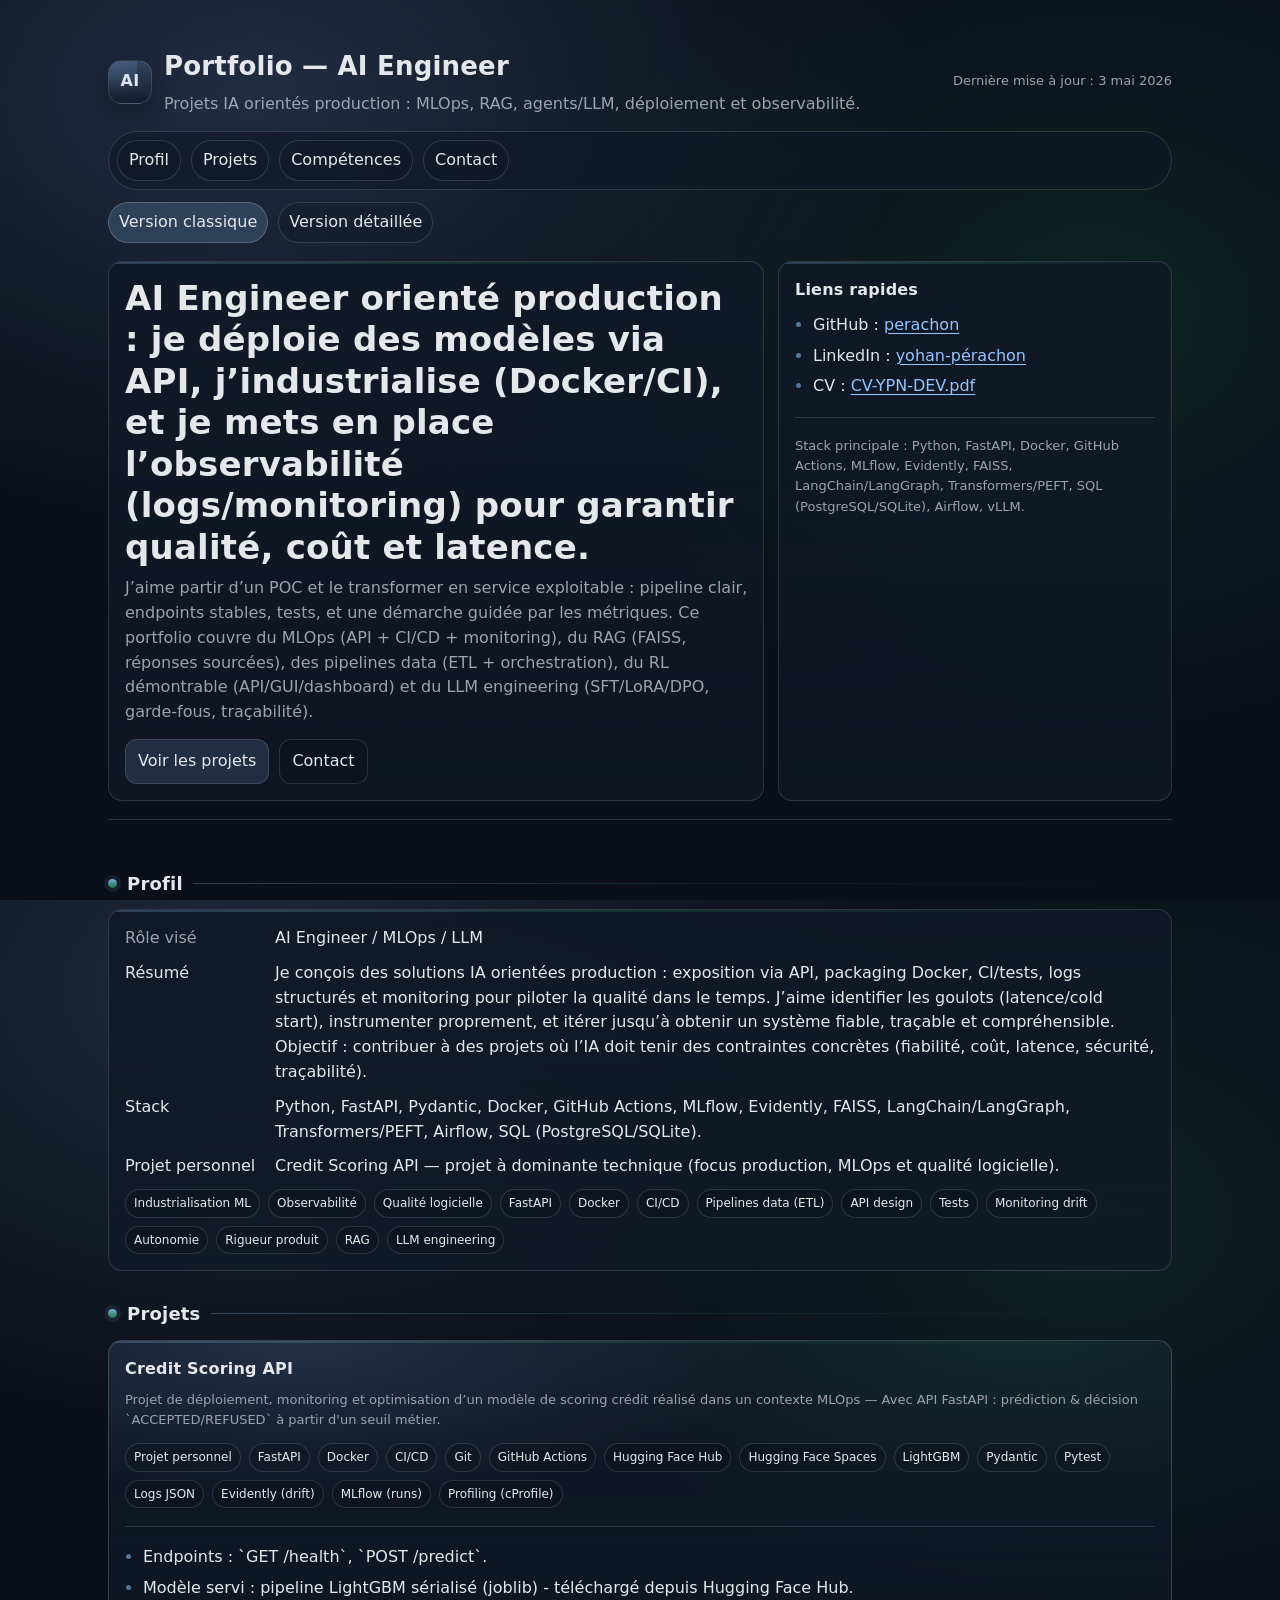
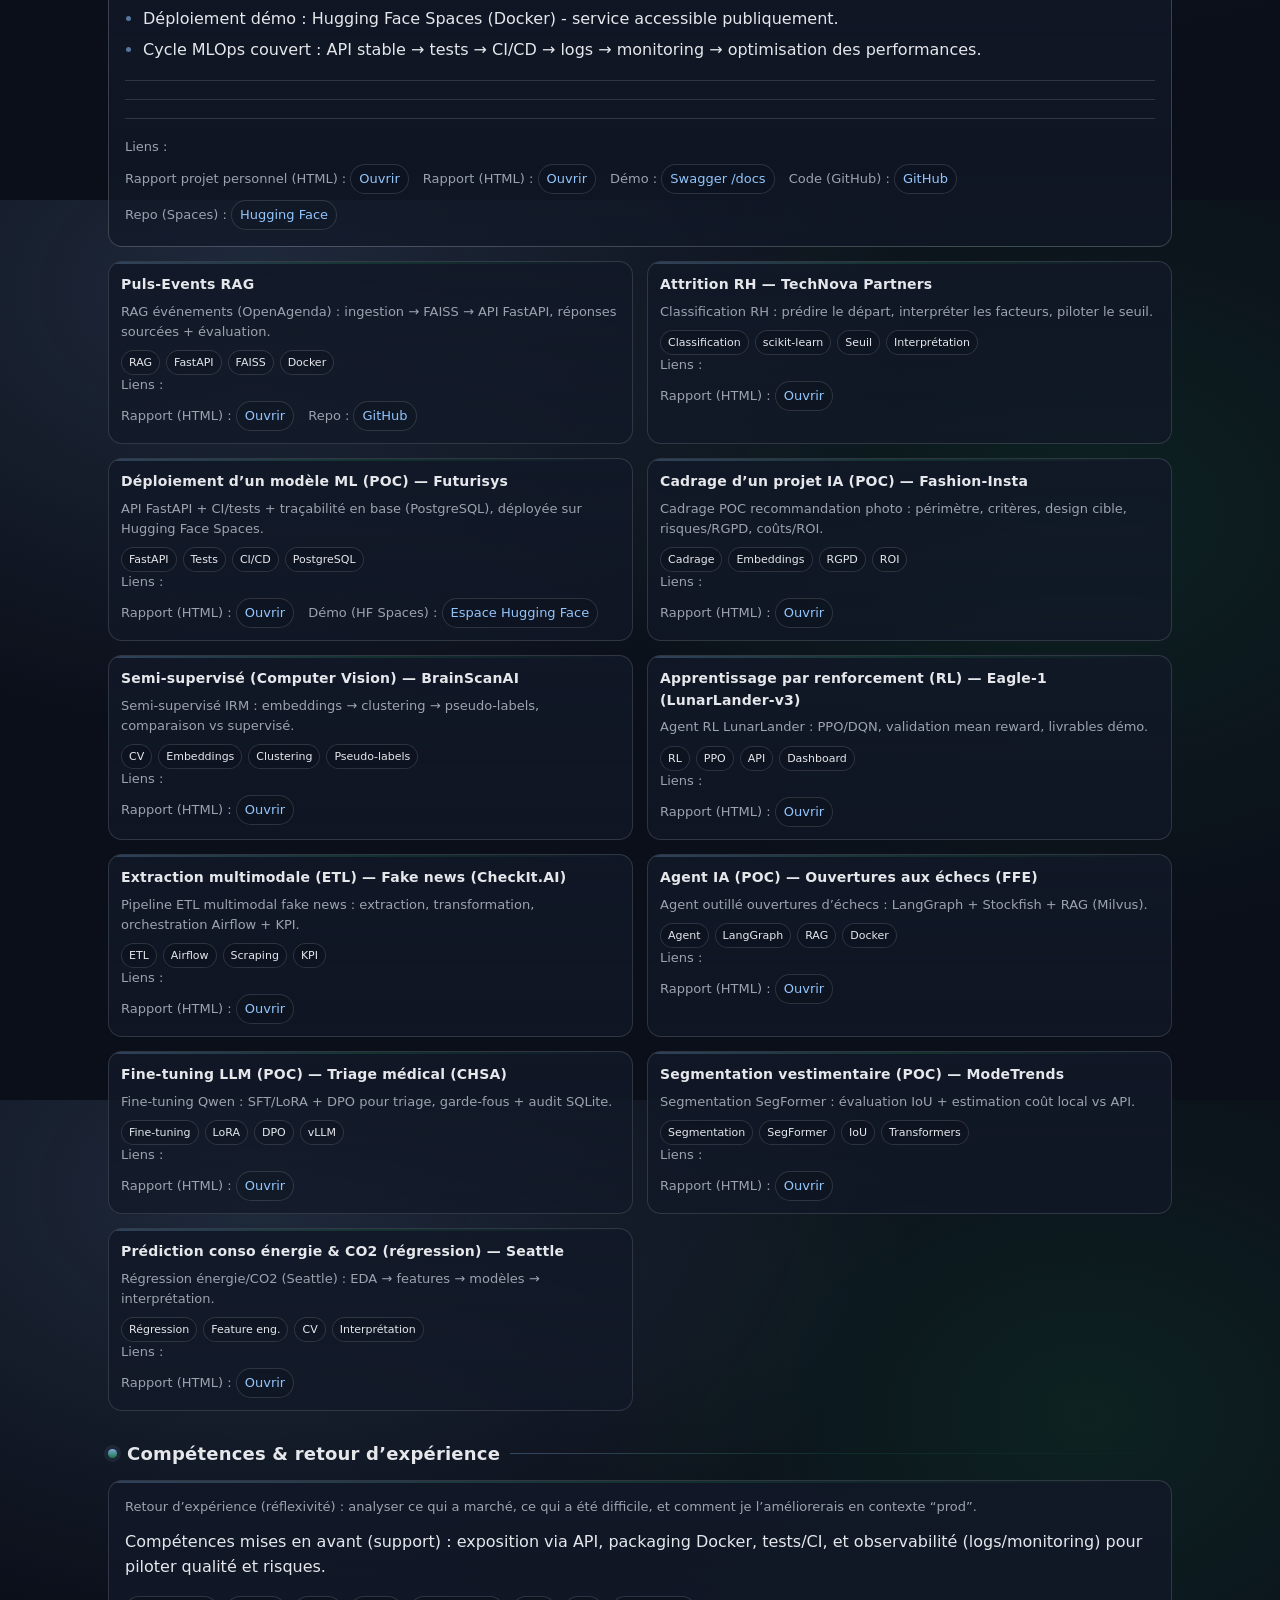
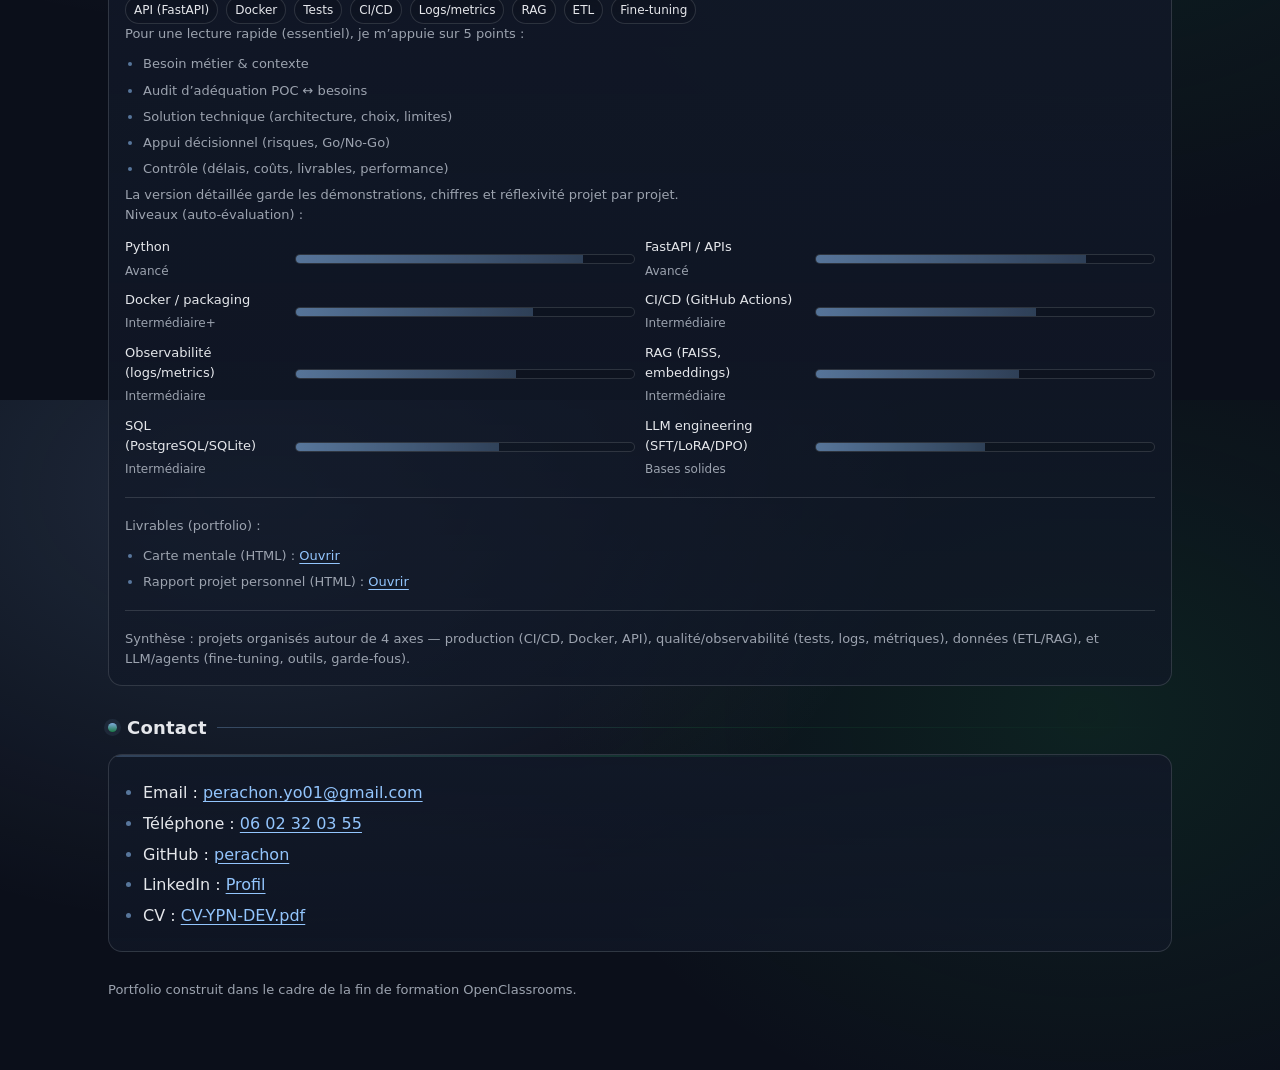
==== commit af61a0c1: "chore(portfolio): enrich profile badges" ====
--- a/docs/index.html
+++ b/docs/index.html
@@ -93,6 +93,13 @@
               <span class="badge">Industrialisation ML</span>
               <span class="badge">Observabilité</span>
               <span class="badge">Qualité logicielle</span>
+              <span class="badge">FastAPI</span>
+              <span class="badge">Docker</span>
+              <span class="badge">CI/CD</span>
+              <span class="badge">Pipelines data (ETL)</span>
+              <span class="badge">API design</span>
+              <span class="badge">Tests</span>
+              <span class="badge">Monitoring drift</span>
               <span class="badge">Autonomie</span>
               <span class="badge">Rigueur produit</span>
               <span class="badge">RAG</span>
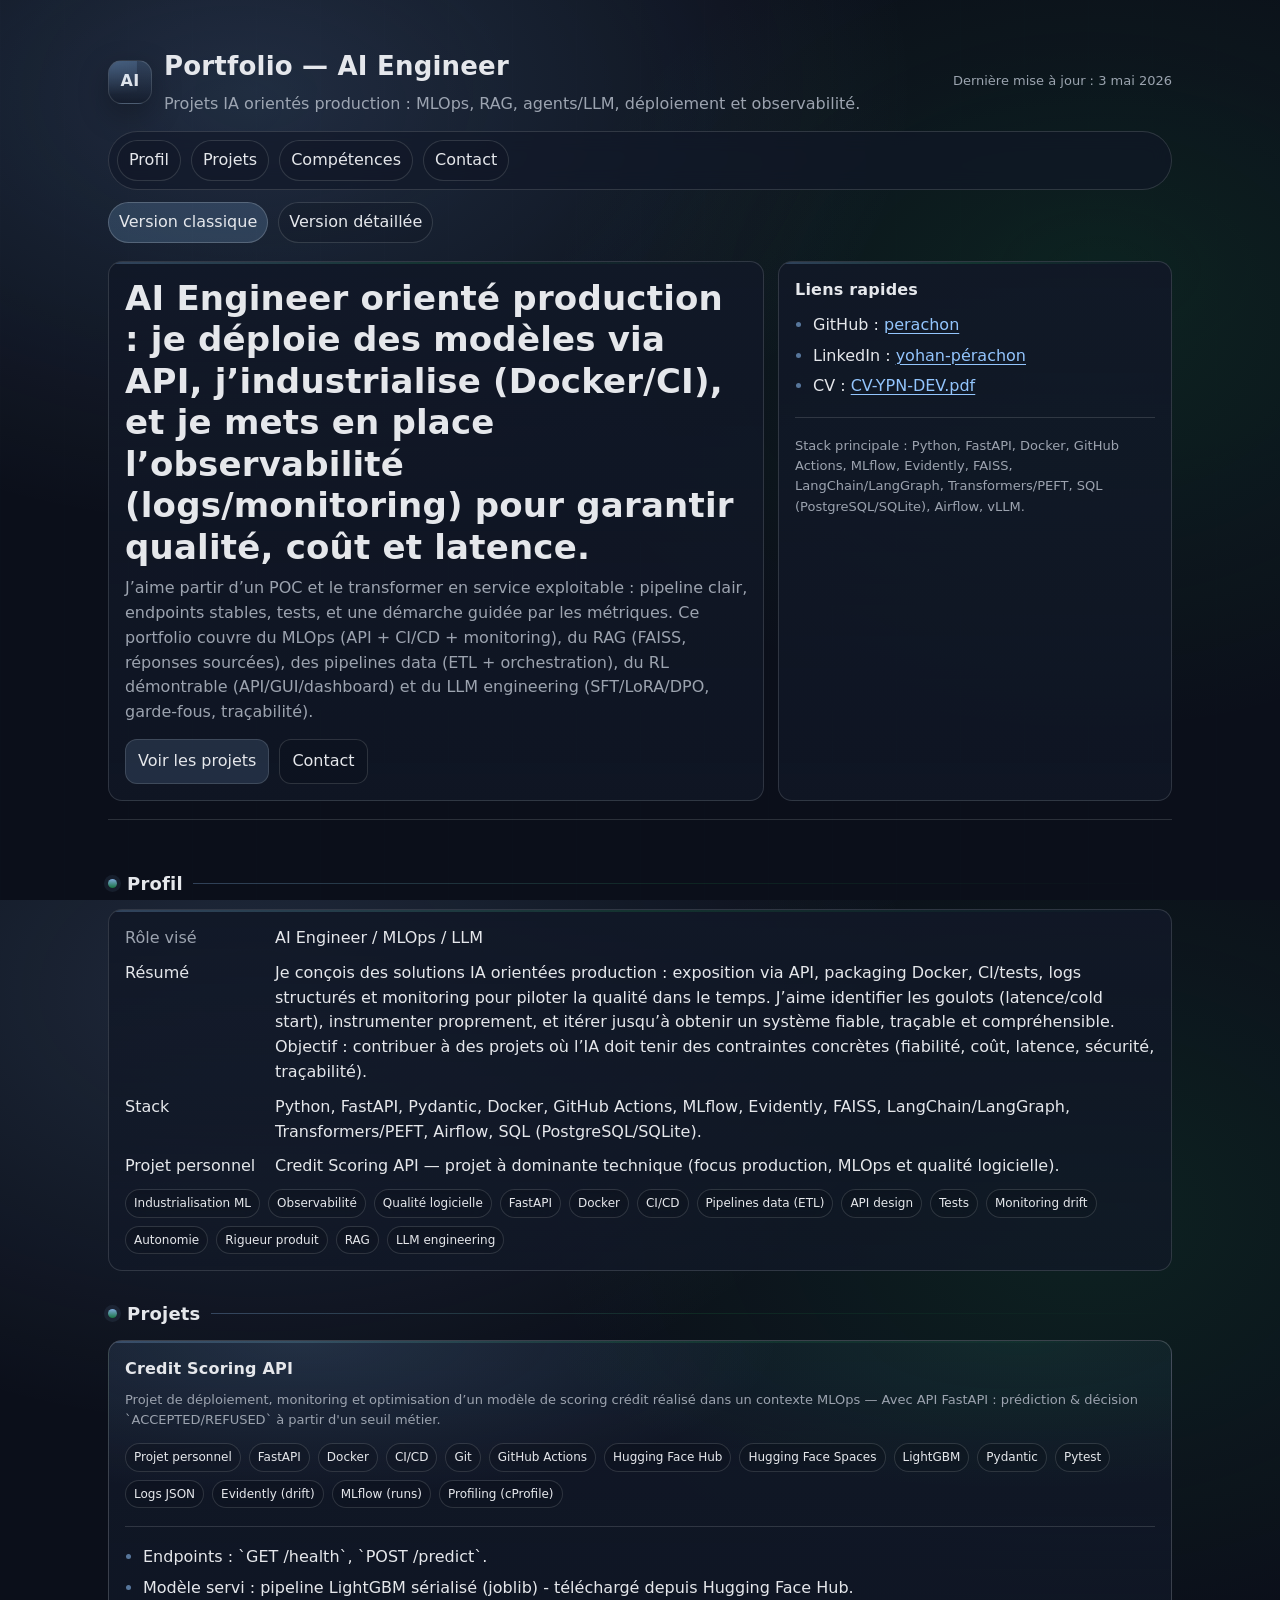
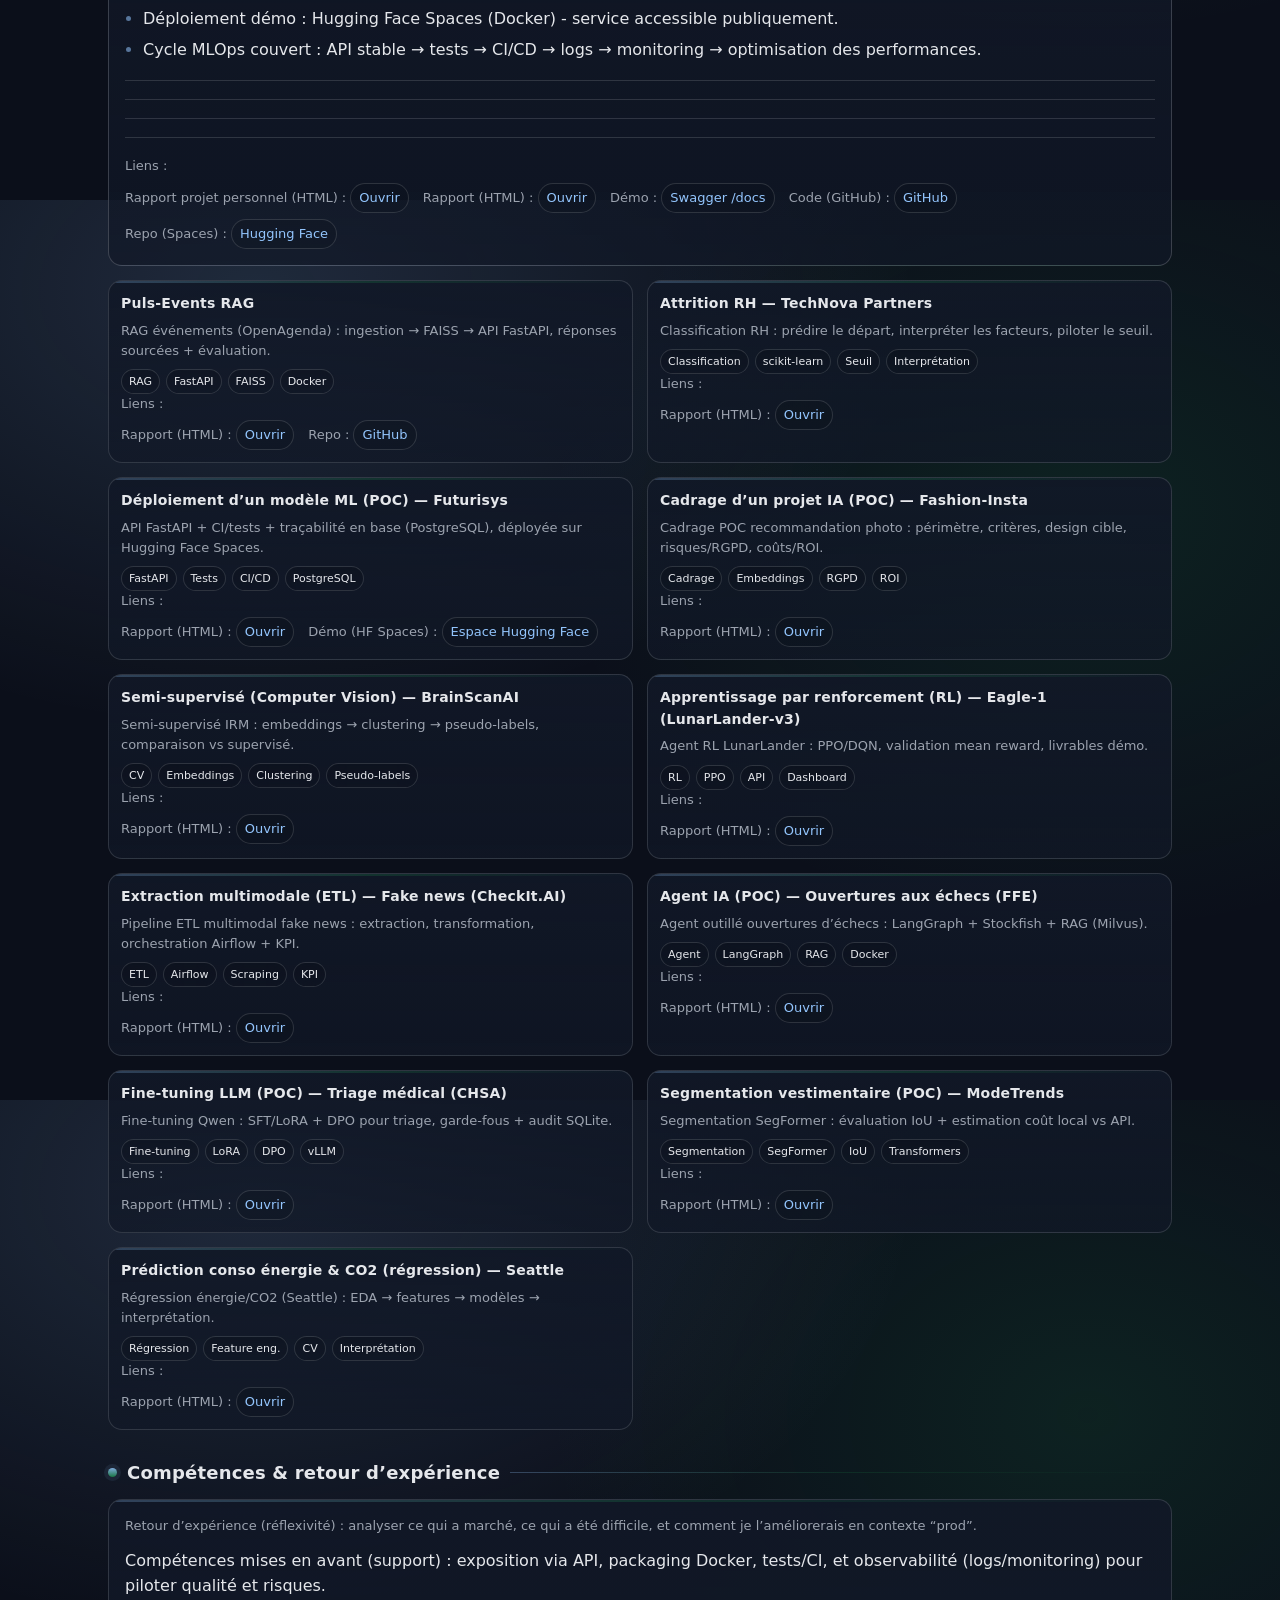
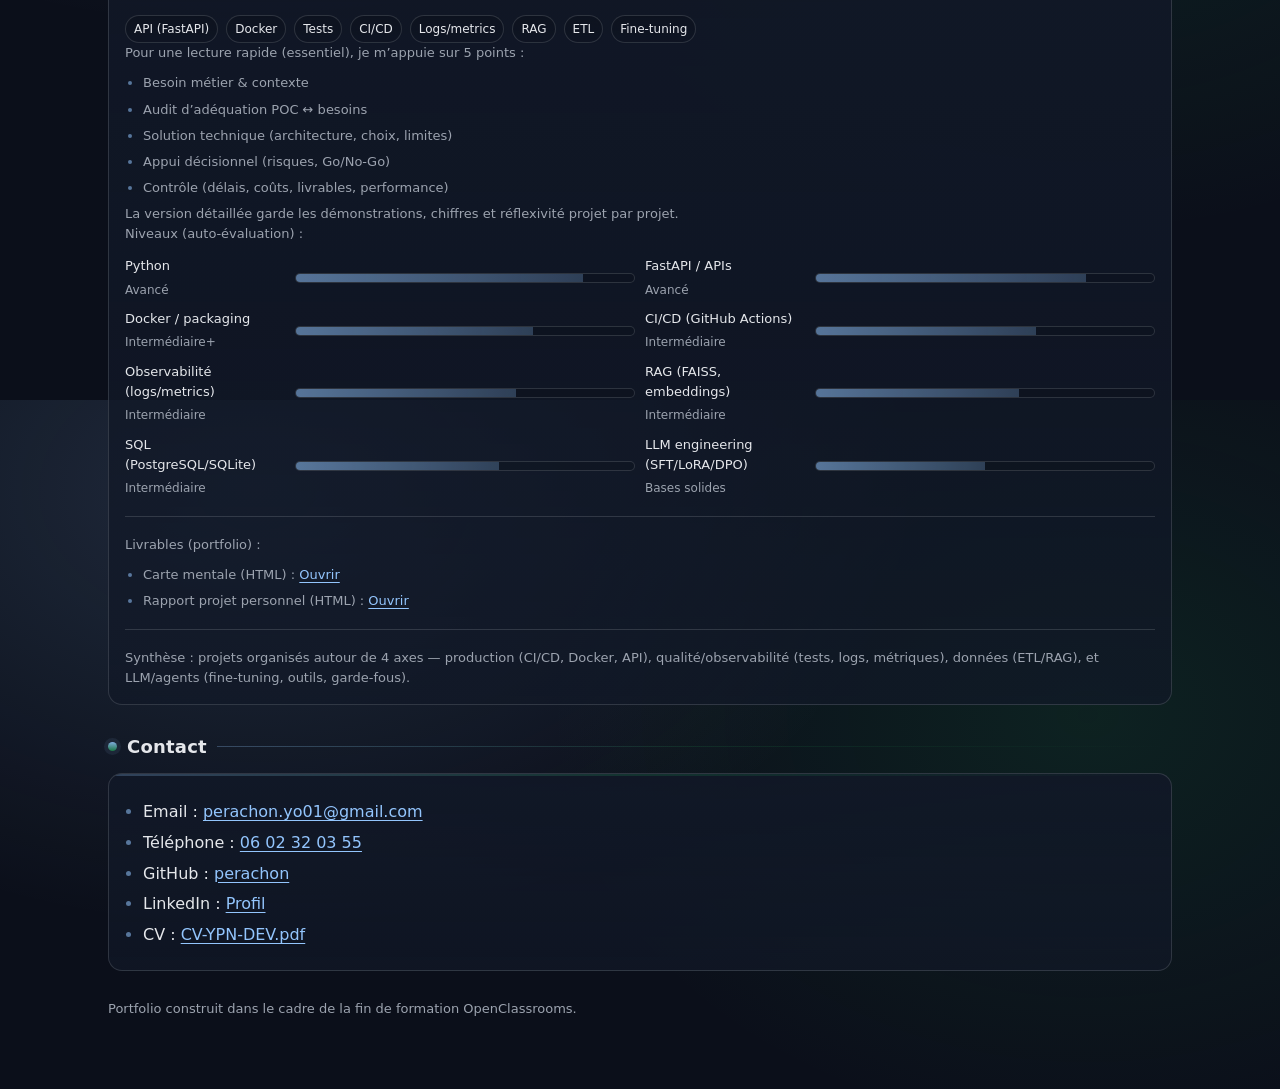
==== commit 295526fc: "Portfolio: finaliser preuves P8 (liens, KPI, coûts)" ====
--- a/docs/index.html
+++ b/docs/index.html
@@ -158,6 +158,17 @@
 
               <hr />
               <div class="small only-long">
+                Appui à la décision (recommandations actionnables) :
+                <ul>
+                  <li>Go/No-Go “prod” : définir SLO latence (p95) + KPI business (coût FP/FN, taux d’acceptation) + critères de rollback.</li>
+                  <li>Sécurité : ajouter auth + rate-limit et redaction des logs (PII), puis politique de rétention.</li>
+                  <li>Drift : compléter le signal “scores” par drift features + impact sur métriques, et définir un runbook (cadence de revue).</li>
+                  <li>Seuil métier : optimiser le seuil sur un score coût FP/FN (plutôt qu’un seuil fixe) et documenter la revue.</li>
+                </ul>
+              </div>
+
+              <hr />
+              <div class="small only-long">
                 Chiffres (extraits du POC) :
                 <ul>
                   <li>Métriques ML : AUC ~0.77 selon le comparatif multi-modèles (CV).</li>
@@ -178,6 +189,22 @@
                   <li>Démo : <a href="https://perachon-credit-scoring-api-v2.hf.space/docs" target="_blank" rel="noreferrer">Swagger /docs</a></li>
                   <li>Code (GitHub) : <a href="https://github.com/perachon/p6-8-MLOps" target="_blank" rel="noreferrer">GitHub</a></li>
                   <li>Repo (Spaces) : <a href="https://huggingface.co/spaces/perachon/credit-scoring-api-v2/tree/main" target="_blank" rel="noreferrer">Hugging Face</a></li>
+                </ul>
+              </div>
+
+              <div class="small only-long">
+                Preuves (critères “projet technique”) — accès direct :
+                <ul>
+                  <li>Recueil & méthodologie : <a target="_blank" href="./rapports/rapport_P8_credit_scoring.html#recueil">section 1.2</a></li>
+                  <li>Hiérarchisation / priorisation : <a target="_blank" href="./rapports/rapport_P8_credit_scoring.html#priorisation">section 1.3</a></li>
+                  <li>Démarche d’audit (étapes/outils) : <a target="_blank" href="./rapports/rapport_P8_credit_scoring.html#audit">section 2.1</a></li>
+                  <li>Adéquation besoins ↔ solution : <a target="_blank" href="./rapports/rapport_P8_credit_scoring.html#mapping">section 3</a></li>
+                  <li>Solution cible (sécurité/RGPD/scale/coûts) : <a target="_blank" href="./rapports/rapport_P8_credit_scoring.html#solution-cible">section 3.2</a></li>
+                  <li>Cas d’usage & priorisation : <a target="_blank" href="./rapports/rapport_P8_credit_scoring.html#use-cases">section 3.3</a></li>
+                  <li>KPI & visualisation : <a target="_blank" href="./rapports/rapport_P8_credit_scoring.html#kpi">section 5</a></li>
+                  <li>Estimation ressources / coûts : <a target="_blank" href="./rapports/rapport_P8_credit_scoring.html#couts">section 5.3</a></li>
+                  <li>Risques (légal/sécurité/biais) : <a target="_blank" href="./rapports/rapport_P8_credit_scoring.html#risques">section 6</a></li>
+                  <li>Jalons & livrables : <a target="_blank" href="./rapports/rapport_P8_credit_scoring.html#jalons">section 4</a></li>
                 </ul>
               </div>
             </div>
